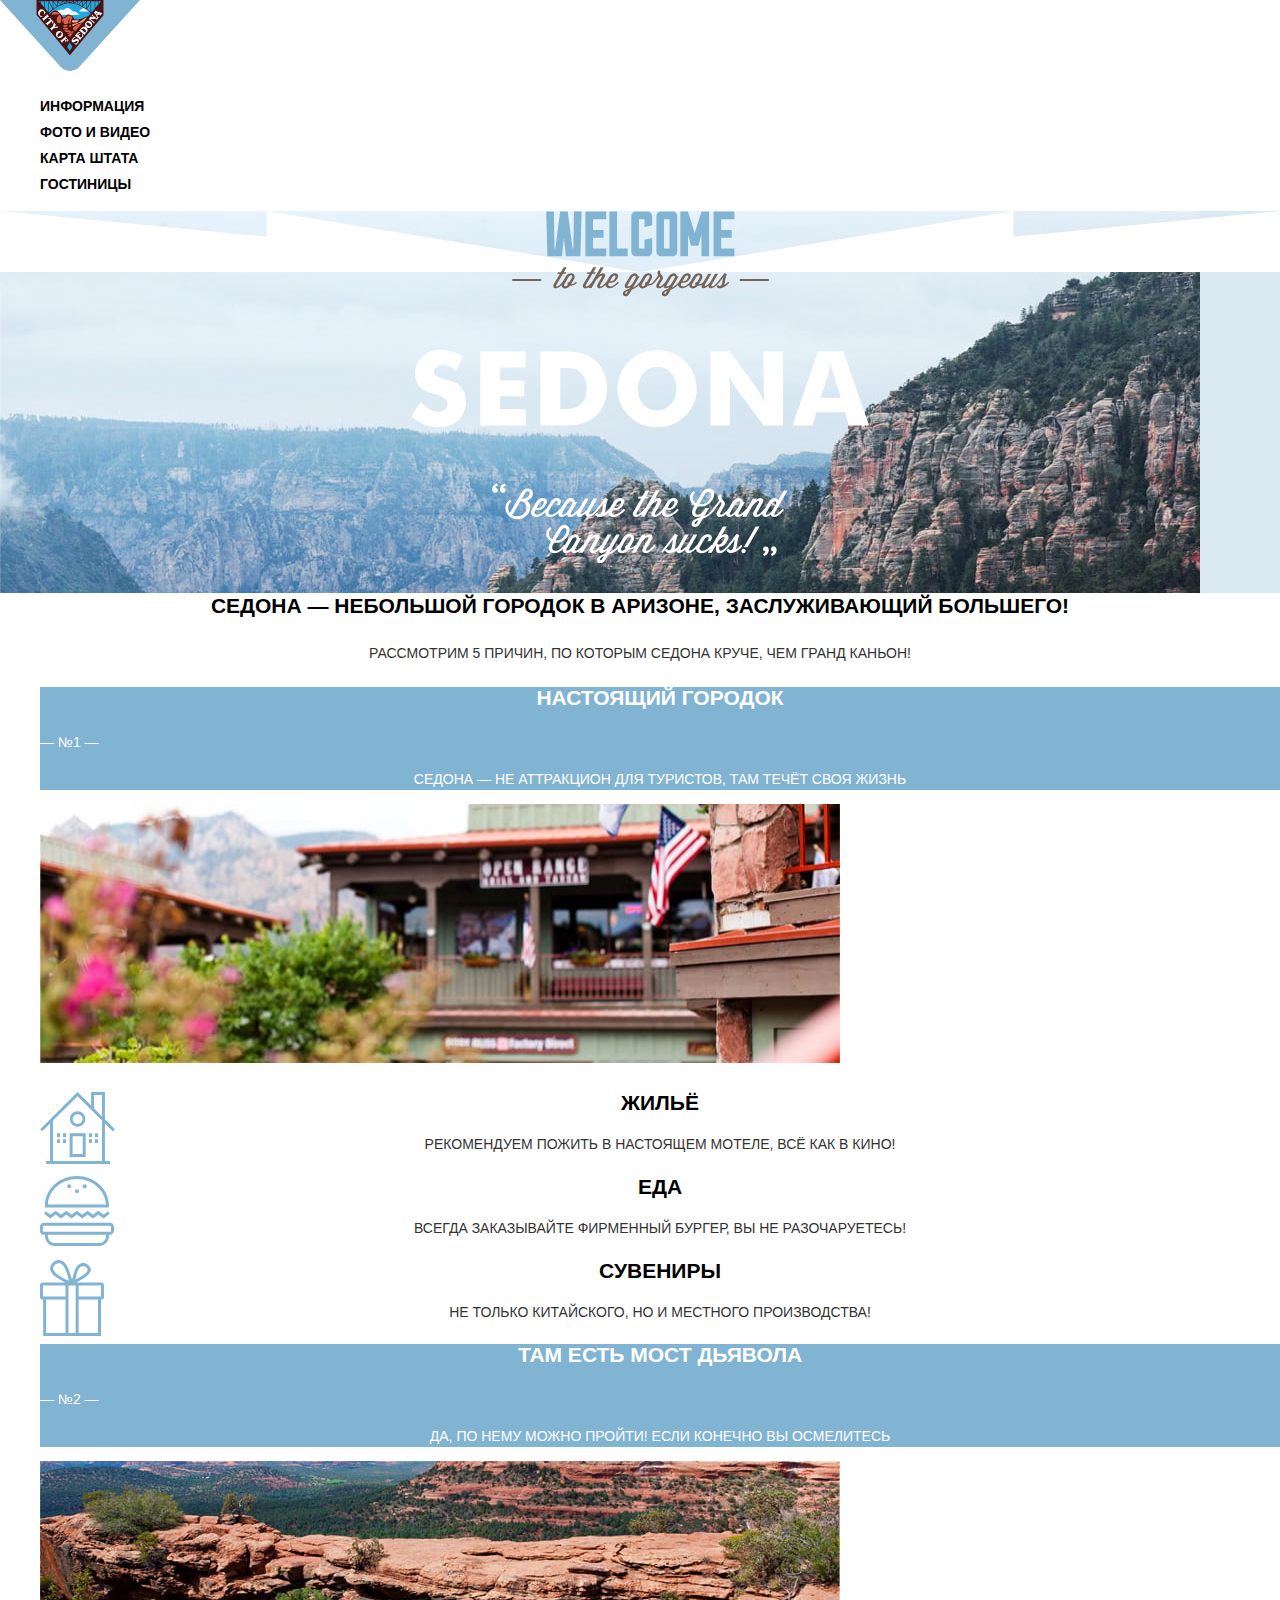
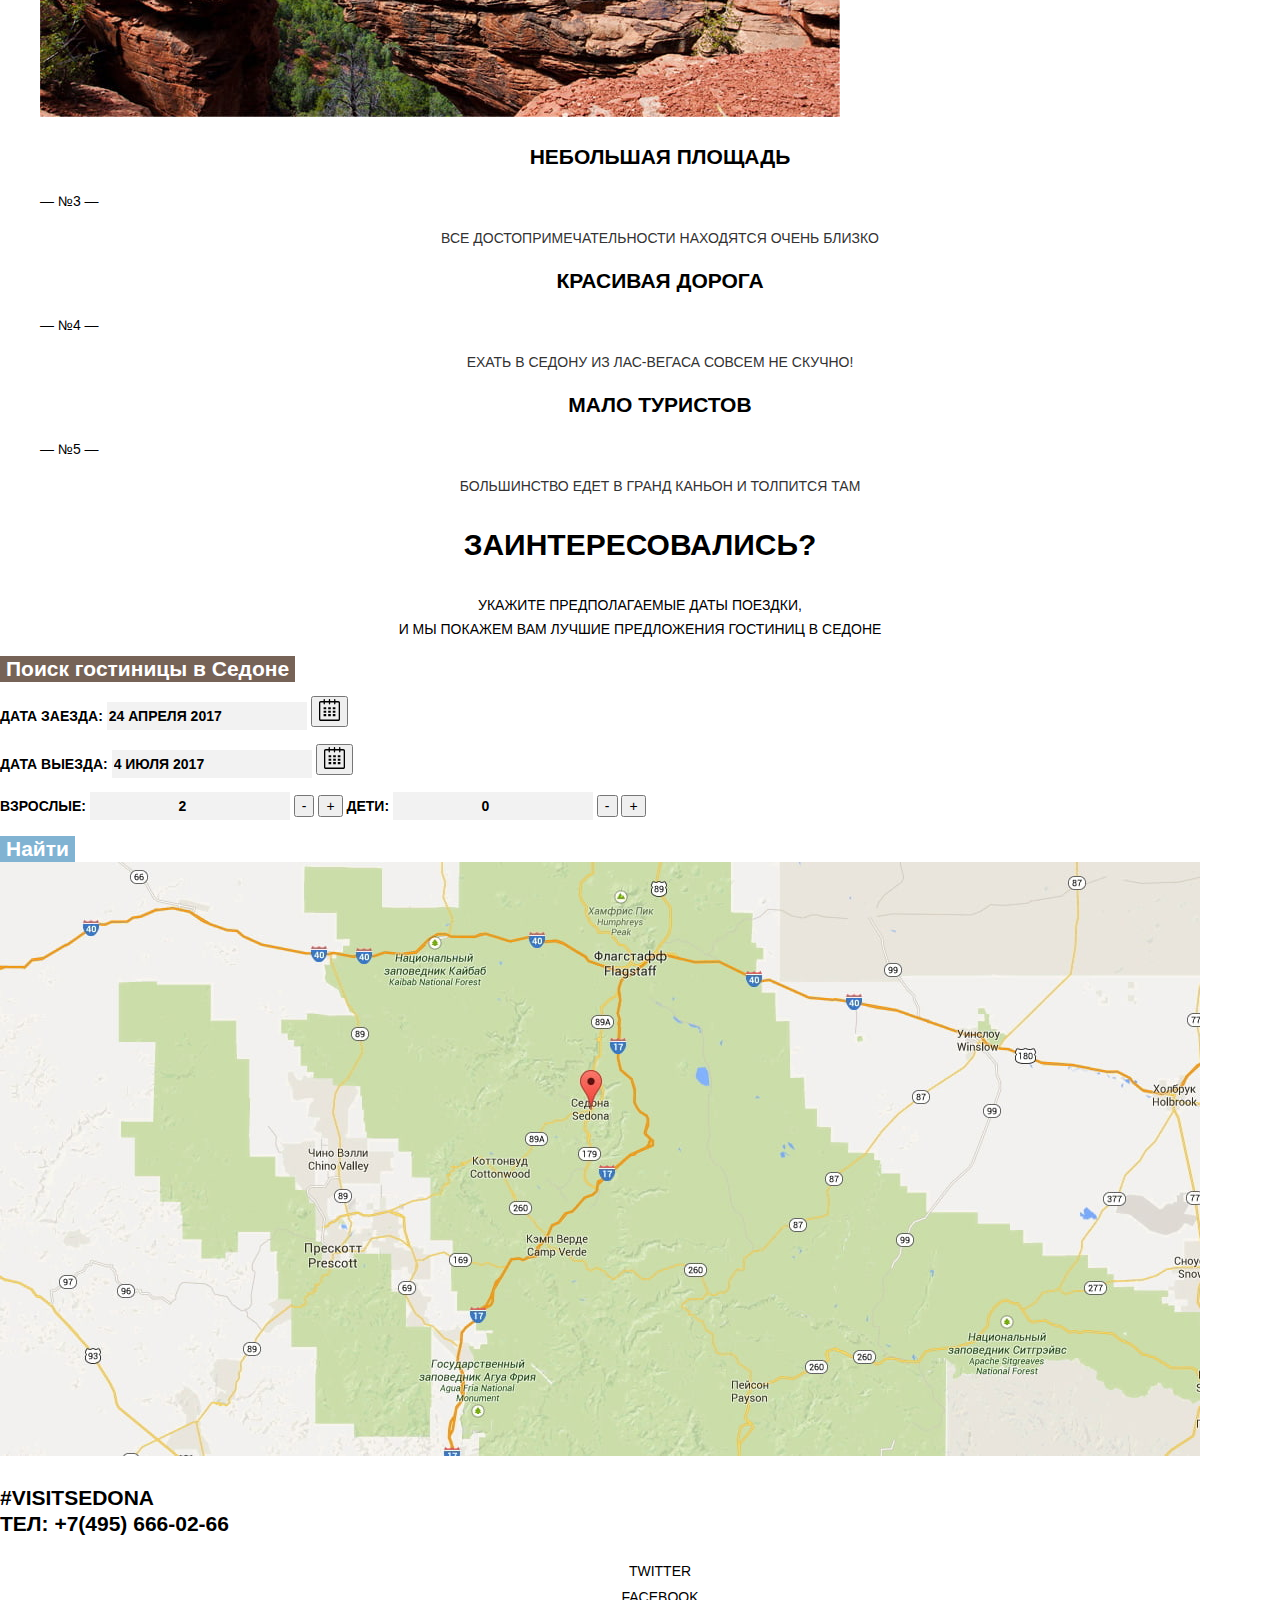
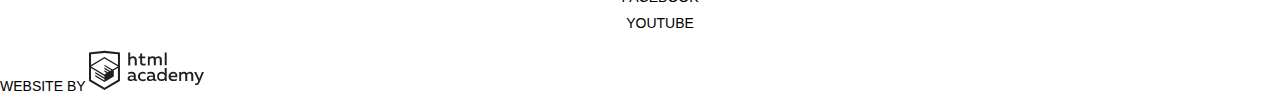
==== index.html @ 04dd604f "Личный проект: начинаем базовую стилизацию" ====
<!DOCTYPE html>
<html lang="ru">
  <head>
    <meta charset="utf-8">
    <title>HTML Academy: Седона</title>
    <link href="css/normalize.css" rel="stylesheet">
    <link href="css/style.css" rel="stylesheet">
  </head>
  <body>
    <header class="header index-header">
      <a class="logo index-logo">
        <img src="img/logo-sedona.svg" width="140" height="71" alt="Логотип Седоны">
      </a>
      <nav class="nav">
        <ul class="nav-list">
          <li class="nav-item"> <a class="nav-link" href="">Информация</a></li>
          <li class="nav-item"> <a class="nav-link" href="">Фото и видео</a></li>
          <li class="nav-item"> <a class="nav-link" href="">Карта штата</a></li>
          <li class="nav-item"> <a class="nav-link" href="catalog.html">Гостиницы</a></li>
        </ul>
      </nav>
    </header>
    <main class="main index-main">
      <h1 class="visually-hidden">Добро пожаловать в Седону!</h1>
      <div class="welcome-sedona">
        <img class="image-welcome-sedona" src="img/welcome-sedona.svg" width="459" height="353" alt="Добро пожаловать в Седону">
        <div class="text-welcome-sedona">
          <p>Седона — небольшой городок в Аризоне, заслуживающий большего!</p>
          <p>Рассмотрим 5 причин, по которым Седона круче, чем гранд каньон!</p>
        </div>
      </div>
      <section class="features">
        <h2 class="visually-hidden">Преимущества</h2>
        <ul class="features-list">
          <li class="features-item illustrated-feature real-city">
            <div class="illustrated-feature">
              <h3>Настоящий городок</h3>
              <span>— №1 —</span>
              <p>Седона — не аттракцион для туристов, там течёт своя жизнь</p>
            </div>
            <img src="img/sedona-photo-1.jpg" width="800" height="259" alt="Уличное фото">
          </li>
          <li class="features-item city-feature city-feature-house">
            <h3>Жильё</h3>
            <p>Рекомендуем пожить в настоящем мотеле, всё как в кино!</p>
          </li>
          <li class="features-item city-feature city-feature-food">
            <h3>Еда</h3>
            <p>Всегда заказывайте фирменный бургер, вы не разочаруетесь!</p>
          </li>
          <li class="features-item city-feature city-feature-gift">
            <h3>Сувениры</h3>
            <p>Не только китайского, но и местного производства!</p>
          </li>
          <li class="features-item illustrated-feature devil-bridge">
            <div class="illustrated-feature">
              <h3>Там есть Мост дьявола</h3>
              <span>— №2 —</span>
              <p>Да, по нему можно пройти! Если конечно вы осмелитесь</p>
            </div>
            <img src="img/sedona-photo-2.jpg" width="800" height="256" alt="Фото Моста дьявола">
          </li>
          <li class="features-item">
            <h3>Небольшая площадь</h3>
            <span>— №3 —</span>
            <p>Все достопримечательности находятся очень близко</p>
          </li>
          <li class="features-item">
            <h3>Красивая дорога</h3>
            <span>— №4 —</span>
            <p>Ехать в Седону из Лас-Вегаса совсем не скучно!</p>
          </li>
          <li class="features-item">
            <h3>Мало туристов</h3>
            <span>— №5 —</span>
            <p>Большинство едет в гранд каньон и толпится там</p>
          </li>
        </ul>
      </section>
      <div class="want-to-search">
        <p>Заинтересовались?</p>
        <p>Укажите предполагаемые даты поездки, <br>
        и мы покажем вам лучшие предложения гостиниц в седоне</p>
      </div>
      <section>
        <h2 class="visually-hidden">Поиск гостиницы</h2>
        <button class="button btn-popup" type="button">Поиск гостиницы в Седоне</button>
        <form class="popup-booking" action="https://echo.htmlacademy.ru" method="post">
          <p class="popup-booking">
            <label for="date-of-arrive">Дата заезда:</label>
            <input type="text" name="date-of-arrive" id="date-of-arrive" value="24 апреля 2017">
            <button type="button" name="calendar-arrive">
              <svg xmlns="http://www.w3.org/2000/svg" width="21" height="22" viewBox="0 0 21 22">
                  <path d="M19.251 2.025h-2.845V.648c0-.381-.294-.689-.656-.689-.363 0-.656.308-.656.689v1.377h-3.938V.648c0-.381-.294-.689-.655-.689-.363 0-.657.308-.657.689v1.377H5.906V.648c0-.381-.294-.689-.656-.689-.363 0-.657.308-.657.689v1.377H1.75C.784 2.025 0 2.847 0 3.862v16.302C0 21.179.784 22 1.75 22h17.501c.966 0 1.749-.821 1.749-1.836V3.862c0-1.015-.783-1.837-1.749-1.837zm.437 18.139a.448.448 0 0 1-.437.459H1.75a.45.45 0 0 1-.438-.459V3.862a.45.45 0 0 1 .438-.459h2.844v1.378c0 .381.294.689.657.689.362 0 .656-.308.656-.689V3.403h3.938v1.378c0 .381.294.689.657.689.361 0 .655-.308.655-.689V3.403h3.938v1.378c0 .381.293.689.656.689.362 0 .656-.308.656-.689V3.403h2.845c.241 0 .437.206.437.459v16.302z"/>
                  <path d="M4.594 8.225h2.625v2.066H4.594zM4.594 11.668h2.625v2.067H4.594zM4.594 15.112h2.625v2.066H4.594zM9.188 15.112h2.625v2.066H9.188zM9.188 11.668h2.625v2.067H9.188zM9.188 8.225h2.625v2.066H9.188zM13.781 15.112h2.625v2.066h-2.625zM13.781 11.668h2.625v2.067h-2.625zM13.781 8.225h2.625v2.066h-2.625z"/>
              </svg>
            </button>
          </p>
          <p class="popup-booking">
            <label for="date-of-departure">Дата выезда:</label>
            <input type="text" name="date-of-departure" id="date-of-departure" value="4 июля 2017">
            <button type="button" name="calendar-departure">
              <svg xmlns="http://www.w3.org/2000/svg" width="21" height="22" viewBox="0 0 21 22">
                  <path d="M19.251 2.025h-2.845V.648c0-.381-.294-.689-.656-.689-.363 0-.656.308-.656.689v1.377h-3.938V.648c0-.381-.294-.689-.655-.689-.363 0-.657.308-.657.689v1.377H5.906V.648c0-.381-.294-.689-.656-.689-.363 0-.657.308-.657.689v1.377H1.75C.784 2.025 0 2.847 0 3.862v16.302C0 21.179.784 22 1.75 22h17.501c.966 0 1.749-.821 1.749-1.836V3.862c0-1.015-.783-1.837-1.749-1.837zm.437 18.139a.448.448 0 0 1-.437.459H1.75a.45.45 0 0 1-.438-.459V3.862a.45.45 0 0 1 .438-.459h2.844v1.378c0 .381.294.689.657.689.362 0 .656-.308.656-.689V3.403h3.938v1.378c0 .381.294.689.657.689.361 0 .655-.308.655-.689V3.403h3.938v1.378c0 .381.293.689.656.689.362 0 .656-.308.656-.689V3.403h2.845c.241 0 .437.206.437.459v16.302z"/>
                  <path d="M4.594 8.225h2.625v2.066H4.594zM4.594 11.668h2.625v2.067H4.594zM4.594 15.112h2.625v2.066H4.594zM9.188 15.112h2.625v2.066H9.188zM9.188 11.668h2.625v2.067H9.188zM9.188 8.225h2.625v2.066H9.188zM13.781 15.112h2.625v2.066h-2.625zM13.781 11.668h2.625v2.067h-2.625zM13.781 8.225h2.625v2.066h-2.625z"/>
              </svg>
            </button>
          </p>
          <p class="popup-booking">
            <label for="number-of-adults">Взрослые:</label>
            <input type="number" name="adults" id="number-of-adults" value="2" min="1" step="1">
            <button type="button" class="minus" name="minus-adults">-</button>
            <button type="button" class="plus" name="plus-adults">+</button>
            <label for="number-of-children">Дети:</label>
            <input type="number" name="children" id="number-of-children" value="0" min="0" step="1">
            <button type="button" class="minus" name="minus-children">-</button>
            <button type="button" class="plus" name="plus-children">+</button>
          </p>
          <button class="button btn-submit-booking" type="submit">Найти</button>
        </form>
      </section>
      <section class="index-map">
        <h2 class="visually-hidden">Карта</h2>
        <img src="img/sedona-map.jpg" width="1200" height="594" alt="Седона на карте штата">
      </section>
    </main>
    <footer class="footer index-footer">
      <p class="footer-contacts">#visitSEDONA<br>
        Тел: +7(495) 666-02-66
      </p>
      <ul class="footer-social">
          <li><a class="social-btn" href="#">twitter</a></li>
          <li><a class="social-btn" href="#">facebook</a></li>
          <li><a class="social-btn" href="#">youtube</a></li>
        </ul>
      <a class="footer-copyright" href="https://htmlacademy.ru/intensive/htmlcss">
        <span>Website by</span>
        <svg id="Layer_1" data-name="Layer 1" xmlns="http://www.w3.org/2000/svg" viewBox="0 0 108.08 36.85" width="115" height="41">
          <title>logo-htmlacademy-small1</title>
          <path d="M44.61,26.88a2,2,0,0,0,.55-0.1v1.33a3.25,3.25,0,0,1-1.18.21,1.67,1.67,0,0,1-1.67-1,4.84,4.84,0,0,1-3.14,1.08c-1.51,0-2.91-.83-2.91-2.55,0-2.13,2-2.79,3.71-2.79a11.08,11.08,0,0,1,2.17.25v-0.3c0-1-.76-1.77-2.19-1.77a7.42,7.42,0,0,0-3,.64v-1.7a10.21,10.21,0,0,1,3.19-.55c2.36,0,3.81,1.12,3.81,3.65v3a0.54,0.54,0,0,0,.49.59h0.17Zm-6.44-1.13A1.35,1.35,0,0,0,39.63,27h0.11a3.39,3.39,0,0,0,2.41-1V24.58a9.72,9.72,0,0,0-1.81-.21c-1,0-2.16.33-2.16,1.38h0Zm12.36-6.11a5,5,0,0,1,2.57.64V22a4.08,4.08,0,0,0-2.3-.7,2.75,2.75,0,1,0,0,5.49,5,5,0,0,0,2.43-.64v1.71a6.27,6.27,0,0,1-2.76.57A4.21,4.21,0,0,1,46,24.51q0-.21,0-0.41a4.32,4.32,0,0,1,4.18-4.46h0.38Zm12.17,7.24a2,2,0,0,0,.55-0.1v1.33a3.25,3.25,0,0,1-1.18.21,1.67,1.67,0,0,1-1.67-1,4.84,4.84,0,0,1-3.14,1.08c-1.51,0-2.91-.83-2.91-2.55,0-2.13,2-2.79,3.71-2.79a11.08,11.08,0,0,1,2.17.25v-0.3c0-1-.76-1.77-2.19-1.77a7.42,7.42,0,0,0-3,.64v-1.7a10.21,10.21,0,0,1,3.19-.55c2.36,0,3.81,1.12,3.81,3.65v3a0.54,0.54,0,0,0,.49.59h0.17Zm-6.44-1.13A1.35,1.35,0,0,0,57.73,27h0.11a3.39,3.39,0,0,0,2.41-1V24.58a9.72,9.72,0,0,0-1.81-.21c-1.06,0-2.16.33-2.16,1.38h0ZM73,16V28.2H71.35V26.88a3.88,3.88,0,0,1-3.19,1.54,4.4,4.4,0,0,1,0-8.78,3.81,3.81,0,0,1,3,1.3V16H73Zm-4.53,5.22a2.76,2.76,0,1,0,0,5.52A2.86,2.86,0,0,0,71.15,25V23A2.91,2.91,0,0,0,68.49,21.27ZM79,19.64c3.31,0,4.46,2.68,3.92,5.09H76.7c0.21,1.5,1.67,2.11,3.19,2.11a6.11,6.11,0,0,0,2.64-.59v1.6a7.14,7.14,0,0,1-3,.57C77,28.42,74.78,27,74.78,24a4.18,4.18,0,0,1,4-4.39H79Zm0.09,1.54a2.28,2.28,0,0,0-2.44,2.1v0.06H81.3A2,2,0,0,0,79.13,21.18Zm5.73,7V19.87h1.65v1a3.81,3.81,0,0,1,2.78-1.27A2.86,2.86,0,0,1,91.89,21a4.12,4.12,0,0,1,2.91-1.33A3.06,3.06,0,0,1,98,23V28.2h-1.9V23.05a1.59,1.59,0,0,0-1.42-1.75H94.42a2.8,2.8,0,0,0-2.07,1.12V28.2h-1.9V23.05A1.59,1.59,0,0,0,89,21.31H88.8a3,3,0,0,0-2.21,1.29v5.63H84.86Zm21.31-8.33h1.9l-3.91,9.46c-0.9,2.17-2.09,2.86-3.35,2.86a4.76,4.76,0,0,1-1.1-.14V30.46a2.86,2.86,0,0,0,.85.12c0.9,0,1.58-.64,2.07-1.9l0.17-.42-4-8.4h2l2.86,6.29ZM38.73,1.46V6.22a3.81,3.81,0,0,1,2.7-1.14,3.25,3.25,0,0,1,3.44,3.4v5.15H43V8.72a1.81,1.81,0,0,0-1.61-2h-0.3a2.93,2.93,0,0,0-2.32,1.39v5.52h-1.9V1.46h1.9ZM49.94,2.31v3h3V6.91h-3v3.81c0,1.1.5,1.46,1.58,1.46a4.49,4.49,0,0,0,1.69-.33v1.6A6.8,6.8,0,0,1,51,13.8a2.55,2.55,0,0,1-2.86-2.74V6.89H46.58V5.26h1.5V2.74Zm5.4,11.31V5.28H57v1A3.81,3.81,0,0,1,59.77,5a2.86,2.86,0,0,1,2.6,1.33A4.12,4.12,0,0,1,65.28,5,3.06,3.06,0,0,1,68.44,8.4v5.21h-1.9V8.46a1.59,1.59,0,0,0-1.42-1.75H64.89a2.8,2.8,0,0,0-2.07,1.12v5.78h-1.9V8.46A1.59,1.59,0,0,0,59.5,6.71H59.27A3,3,0,0,0,57.06,8v5.63H55.34ZM71.17,1.45H73V13.6H71.17V1.45ZM14.71,0H14.55L0,1.54V28.21l14.55,8.66,14.55-8.66V1.54Zm12.5,27.1L14.55,34.64,1.9,27.12V16.18l12.59,7.5V25L5.86,19.9v1.31l8.68,5.21v1.39L5.87,22.65V24l8.68,5.21,8.75-5.24V18.31L27.2,16V27.12Zm0-12.53-3.48,2-1.6,1L14.51,13v1.31L21,18.23H21l-0.14.09-1,.54-5.37-3.2V17l4.24,2.52-1,.67-3.2-1.9v1.31l2.1,1.24L14.5,22.1,2,14.65,14.51,7.11Zm0-1.32L14.49,5.76,1.91,13.25v-10L14.56,1.92,27.21,3.25v10h0Z" transform="translate(0 -0.02)" fill="#231f20"/>
        </svg>
      </a>
    </footer>
  </body>
</html>
---- css/style.css ----
/* pt-sans-regular - latin_cyrillic */
@font-face {
  font-family: 'PT Sans';
  font-style: normal;
  font-weight: 400;
  src: url('../fonts/pt-sans-v11-latin_cyrillic-regular.eot'); /* IE9 Compat Modes */
  src: local('PT Sans'), local('PTSans-Regular'),
       url('../fonts/pt-sans-v11-latin_cyrillic-regular.eot?#iefix') format('embedded-opentype'), /* IE6-IE8 */
       url('../fonts/pt-sans-v11-latin_cyrillic-regular.woff2') format('woff2'), /* Super Modern Browsers */
       url('../fonts/pt-sans-v11-latin_cyrillic-regular.woff') format('woff'), /* Modern Browsers */
       url('../fonts/pt-sans-v11-latin_cyrillic-regular.ttf') format('truetype'), /* Safari, Android, iOS */
       url('../fonts/pt-sans-v11-latin_cyrillic-regular.svg#PTSans') format('svg'); /* Legacy iOS */
}
/* pt-sans-700 - latin_cyrillic */
@font-face {
  font-family: 'PT Sans';
  font-style: normal;
  font-weight: 700;
  src: url('../fonts/pt-sans-v11-latin_cyrillic-700.eot'); /* IE9 Compat Modes */
  src: local('PT Sans Bold'), local('PTSans-Bold'),
       url('../fonts/pt-sans-v11-latin_cyrillic-700.eot?#iefix') format('embedded-opentype'), /* IE6-IE8 */
       url('../fonts/pt-sans-v11-latin_cyrillic-700.woff2') format('woff2'), /* Super Modern Browsers */
       url('../fonts/pt-sans-v11-latin_cyrillic-700.woff') format('woff'), /* Modern Browsers */
       url('../fonts/pt-sans-v11-latin_cyrillic-700.ttf') format('truetype'), /* Safari, Android, iOS */
       url('../fonts/pt-sans-v11-latin_cyrillic-700.svg#PTSans') format('svg'); /* Legacy iOS */
}

body {
  margin: 0;
  padding: 0;
  font-family: "PT Sans Narrow", Arial, sans-serif;
  font-size: 14px;
  line-height: 26px;
  color: #000000;
  text-transform: uppercase;
  background-color: #ffffff;
}
.catalog-page {
  background-color: #fefefe;
}
a {
  text-decoration: none;
}
.visually-hidden {
  position: absolute;
  width: 1px;
  height: 1px;
  margin: -1px;
  border: 0px;
  clip: rect(0 0 0 0);
  overflow: hidden;
}
.button {
  font-weight: bold;
  color: #ffffff;
  text-align: center;
  vertical-align: middle;
  border: none;
}

/* ---------------- HEADER ----------------- */
.header {
  background-color: #ffffff;
}
.nav-list {
  list-style: none;
}
.nav a{
  color: #000000;
  font-weight: bold;
}
.nav a:hover,
.nav a:focus {
  color: #81b3d2;
}
.nav a:active{
  color: rgba(0, 0, 0, 0.3);
}
.nav .current-page,
.nav .current-page:hover,
.nav .current-page:focus,
.nav .current-page:active {
  color: #766357;
}

/* ---------------- MAIN ----------------- */
.welcome-sedona {
  text-align: center;
  background: url("../img/white-mask.svg") no-repeat,
  #dbe9f2 url("../img/background-index.jpg") no-repeat;
}
.text-welcome-sedona {
  background-color: #ffffff;
}
.text-welcome-sedona p:first-child {
  font-size: 21px;
  font-weight: bold;
}
.text-welcome-sedona p:last-child {
  color: #333333;
}

.features-list {
  list-style: none;
}
.features-item h3,
.features-item p {
  text-align: center;
} /* span'ы пока не центрирую, т.к. это материал из следующих лекций */
.features-item h3{
  font-size: 21px;
  line-height: 21px;
  font-weight: bold;
}
.features-item p {
  line-height: 21px;
  color: #333333;
}
.illustrated-feature h3,
.illustrated-feature span,
.illustrated-feature p {
  color: #ffffff;
}
div.illustrated-feature {
  background-color: #81b3d2;
}

.city-feature-house::before,
.city-feature-food::before,
.city-feature-gift::before {
  content: "";
  position: absolute;
  background-repeat:no-repeat;
}

.city-feature-house::before {
  width: 75px;
  height: 72px;
  background-image: url("../img/icon-1.svg");
}
.city-feature-food::before {
  width: 74px;
  height: 70px;
  background-image: url("../img/icon-2.svg");
}
.city-feature-gift::before {
  width: 64px;
  height: 76px;
  background-image: url("../img/icon-3.svg");
}
.want-to-search p:first-child {
  font-size: 30px;
  font-weight: bold;
  line-height: 36px;
  text-align: center;
}
.want-to-search p:last-child {
  line-height: 24px;
  text-align: center;
}

.btn-popup,
.btn-submit-booking {
  font-size: 21px;
}
.btn-popup,
.btn-booking {
  background-color: #766357;
}
.btn-popup:hover,
.btn-booking:hover {
  background-color: #604e43;
}
.btn-popup:focus,
.btn-booking:focus {
  background-color: #604e43;
  outline: 2px solid black;
}
.btn-popup:active,
.btn-booking:active  {
  color: rgba(255, 255, 255, 0.3);
  background-color: #503e33;
  outline: none;
}
/* .popup-booking {
  display: none;
} */
.popup-booking {
  font: inherit;
  font-weight:bold;
  text-align: left;
}
.popup-booking input{
  font: inherit;
  font-weight: bold;
  text-transform: uppercase;
  background-color: #f2f2f2;
  border: none;
}
.popup-booking input:hover {
  background-color: #ebebeb;
}
.popup-booking input:focus {
  background-color: transparent;
  outline: 2px solid #e5e5e5;
}
.popup-booking input[type="number"] {
  text-align: center;
}
.btn-submit-booking,
.btn-about {
  background-color: #81b3d2;
}
.btn-submit-booking:hover,
.btn-about:hover {
  background-color: #669ec0;
}
.btn-submit-booking:focus,
.btn-about:focus {
  background-color: #669ec0;
  outline: 2px solid #6672c0;
}
.btn-submit-booking:active,
.btn-about:active {
  color: rgba(255, 255, 255, 0.3);
  background-color: #5496bd;
  outline: none;
}

.find-hotel {
  color: #ffffff;
  background-color: #3e698b;
  background-image: url("../img/filter-background.jpg");
  background-position: 0 40%; /*40% - временное смещение, чтобы белый текст был читабелен на этом фоне*/
  background-repeat: no-repeat;
}
.find-hotel fieldset {
  border: none;
}
.find-hotel legend,
.range-slider {
  font-size: 16px;
  font-weight: bold;
  line-height: 21px;
}
.find-hotel ul {
  list-style: none;
  line-height: 21px;
}
.range-slider input,
.search-btn {
  font: inherit;
  font-size: 14px;
  font-weight: normal;
  line-height: 21px;
  color: #ffffff;
  text-transform: uppercase;
  text-align: center;
  vertical-align: middle;
  background-color: transparent;
  border: 2px solid white;
}
.search-btn:hover,
.search-btn:focus {
  color: #000000;
  background-color: #ffffff;
}
.search-results ul {
  list-style: none;
}
.search-results span:first-child {
  font-size: 21px;
  font-weight: bold;
}
.search-results span:nth-child(2),
.search-sorting a {
  font-size: 12px;
  line-height: 18px;
}
.search-sorting a {
  color: rgba(0, 0, 0, 0.3);
  text-decoration: underline dotted #81b3d2;
}
.search-sorting a:hover,
.search-sorting a:focus {
  color: #81b3d2;
}
.search-sorting a:active {
  color: #000000;
  text-decoration: none;
}
.search-sorting .current-sorting,
.search-sorting .current-sorting:hover,
.search-sorting .current-sorting:focus,
.search-sorting .current-sorting:active {
  color: #81b3d2;
  text-decoration: none;
}
.hotels-results h3 {
  font-size: 21px;
  font-weight: bold;
}
.hotel-raiting {
  color: #666666;
  line-height: 21px;
  text-align: center;
  background-color: #f2f2f2;
}

/* ---------------- FOOTER ----------------- */
.index-footer a{
  color: inherit;
}
.footer-contacts {
  font-size: 21px;
  font-weight: bold;
}
.footer-social {
  text-align: center;
}
ul.footer-social {
  list-style: none;
}
.footer-copyright path:hover {
  fill: #81b3d2;
}
.footer-copyright path:active {
  fill:#bdbbbc;
}
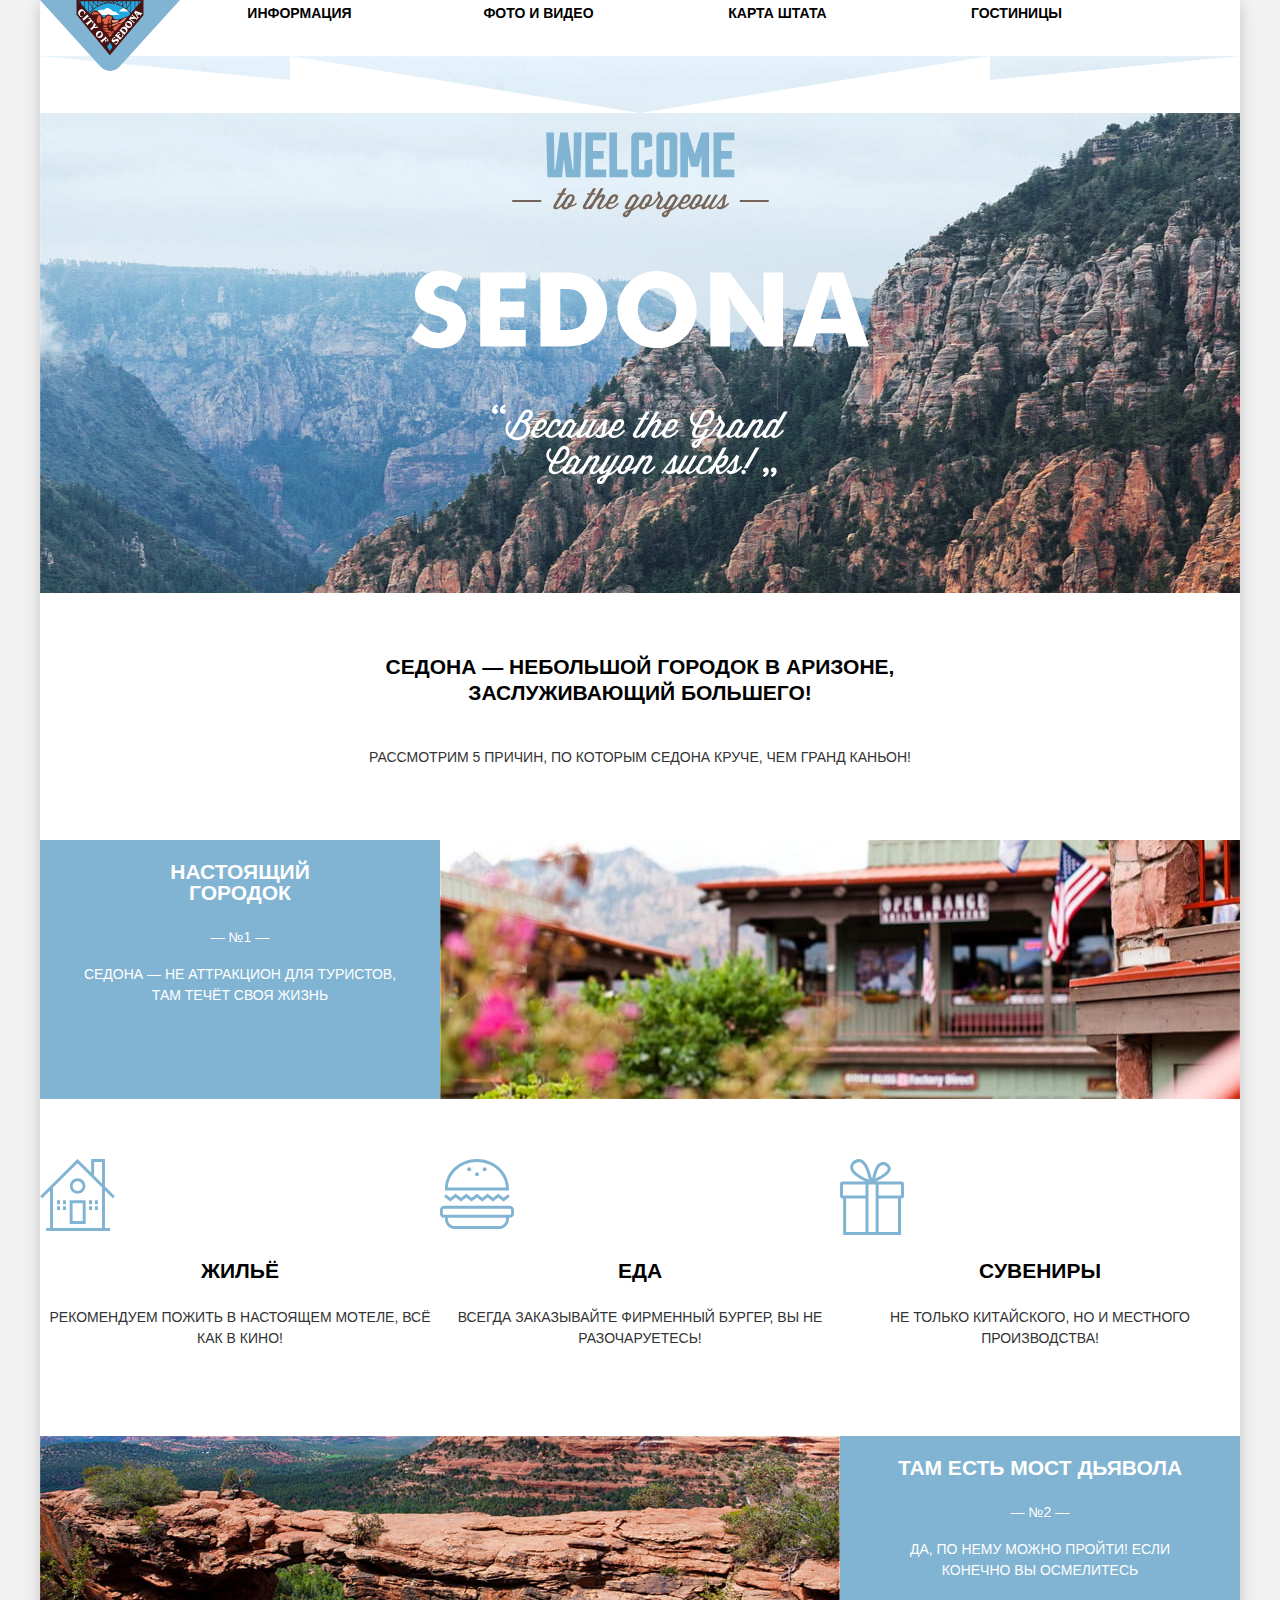
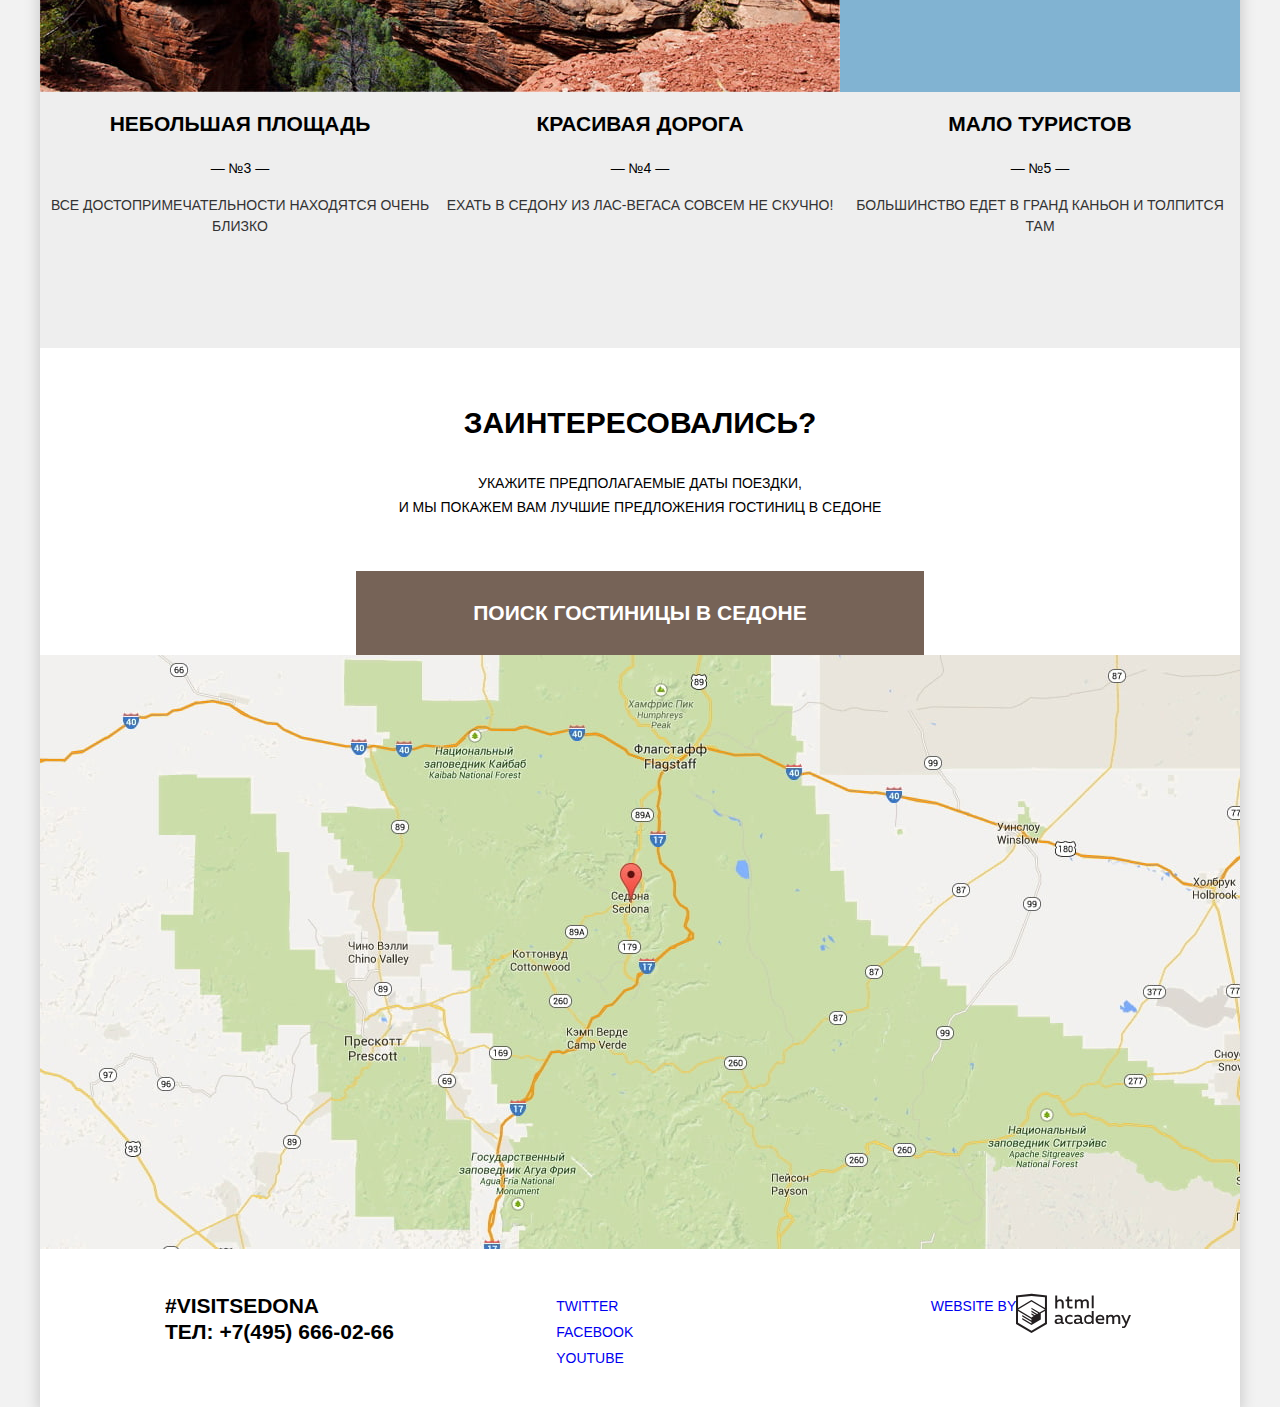
==== commit 9f6d581b: "Личный проект: начинаем строить сетку на флексах" ====
--- a/index.html
+++ b/index.html
@@ -7,139 +7,143 @@
     <link href="css/style.css" rel="stylesheet">
   </head>
   <body>
-    <header class="header index-header">
-      <a class="logo index-logo">
-        <img src="img/logo-sedona.svg" width="140" height="71" alt="Логотип Седоны">
-      </a>
-      <nav class="nav">
-        <ul class="nav-list">
-          <li class="nav-item"> <a class="nav-link" href="">Информация</a></li>
-          <li class="nav-item"> <a class="nav-link" href="">Фото и видео</a></li>
-          <li class="nav-item"> <a class="nav-link" href="">Карта штата</a></li>
-          <li class="nav-item"> <a class="nav-link" href="catalog.html">Гостиницы</a></li>
-        </ul>
-      </nav>
-    </header>
-    <main class="main index-main">
-      <h1 class="visually-hidden">Добро пожаловать в Седону!</h1>
-      <div class="welcome-sedona">
-        <img class="image-welcome-sedona" src="img/welcome-sedona.svg" width="459" height="353" alt="Добро пожаловать в Седону">
-        <div class="text-welcome-sedona">
-          <p>Седона — небольшой городок в Аризоне, заслуживающий большего!</p>
-          <p>Рассмотрим 5 причин, по которым Седона круче, чем гранд каньон!</p>
+    <div class="container-wrapper">
+      <header class="header index-header">
+        <a class="logo index-logo">
+          <img src="img/logo-sedona.svg" width="140" height="71" alt="Логотип Седоны">
+        </a>
+        <nav class="nav">
+          <ul class="nav-list">
+            <li class="nav-item"> <a class="nav-link" href="">Информация</a></li>
+            <li class="nav-item"> <a class="nav-link" href="">Фото и видео</a></li>
+            <li class="nav-item"> <a class="nav-link" href="">Карта штата</a></li>
+            <li class="nav-item"> <a class="nav-link" href="catalog.html">Гостиницы</a></li>
+          </ul>
+        </nav>
+      </header>
+      <main class="main index-main">
+        <h1 class="visually-hidden">Добро пожаловать в Седону!</h1>
+        <div class="welcome-sedona">
+          <img class="image-welcome-sedona" src="img/welcome-sedona.svg" width="459" height="353" alt="Добро пожаловать в Седону">
+          <div class="text-welcome-sedona">
+              <p>Седона — небольшой городок в Аризоне, заслуживающий большего!</p>
+              <p>Рассмотрим 5 причин, по которым Седона круче, чем гранд каньон!</p>
+          </div>
         </div>
-      </div>
-      <section class="features">
-        <h2 class="visually-hidden">Преимущества</h2>
-        <ul class="features-list">
-          <li class="features-item illustrated-feature real-city">
-            <div class="illustrated-feature">
-              <h3>Настоящий городок</h3>
-              <span>— №1 —</span>
-              <p>Седона — не аттракцион для туристов, там течёт своя жизнь</p>
-            </div>
-            <img src="img/sedona-photo-1.jpg" width="800" height="259" alt="Уличное фото">
-          </li>
-          <li class="features-item city-feature city-feature-house">
-            <h3>Жильё</h3>
-            <p>Рекомендуем пожить в настоящем мотеле, всё как в кино!</p>
-          </li>
-          <li class="features-item city-feature city-feature-food">
-            <h3>Еда</h3>
-            <p>Всегда заказывайте фирменный бургер, вы не разочаруетесь!</p>
-          </li>
-          <li class="features-item city-feature city-feature-gift">
-            <h3>Сувениры</h3>
-            <p>Не только китайского, но и местного производства!</p>
-          </li>
-          <li class="features-item illustrated-feature devil-bridge">
-            <div class="illustrated-feature">
-              <h3>Там есть Мост дьявола</h3>
-              <span>— №2 —</span>
-              <p>Да, по нему можно пройти! Если конечно вы осмелитесь</p>
-            </div>
-            <img src="img/sedona-photo-2.jpg" width="800" height="256" alt="Фото Моста дьявола">
-          </li>
-          <li class="features-item">
-            <h3>Небольшая площадь</h3>
-            <span>— №3 —</span>
-            <p>Все достопримечательности находятся очень близко</p>
-          </li>
-          <li class="features-item">
-            <h3>Красивая дорога</h3>
-            <span>— №4 —</span>
-            <p>Ехать в Седону из Лас-Вегаса совсем не скучно!</p>
-          </li>
-          <li class="features-item">
-            <h3>Мало туристов</h3>
-            <span>— №5 —</span>
-            <p>Большинство едет в гранд каньон и толпится там</p>
-          </li>
-        </ul>
-      </section>
-      <div class="want-to-search">
-        <p>Заинтересовались?</p>
-        <p>Укажите предполагаемые даты поездки, <br>
-        и мы покажем вам лучшие предложения гостиниц в седоне</p>
-      </div>
-      <section>
-        <h2 class="visually-hidden">Поиск гостиницы</h2>
-        <button class="button btn-popup" type="button">Поиск гостиницы в Седоне</button>
-        <form class="popup-booking" action="https://echo.htmlacademy.ru" method="post">
-          <p class="popup-booking">
-            <label for="date-of-arrive">Дата заезда:</label>
-            <input type="text" name="date-of-arrive" id="date-of-arrive" value="24 апреля 2017">
-            <button type="button" name="calendar-arrive">
-              <svg xmlns="http://www.w3.org/2000/svg" width="21" height="22" viewBox="0 0 21 22">
-                  <path d="M19.251 2.025h-2.845V.648c0-.381-.294-.689-.656-.689-.363 0-.656.308-.656.689v1.377h-3.938V.648c0-.381-.294-.689-.655-.689-.363 0-.657.308-.657.689v1.377H5.906V.648c0-.381-.294-.689-.656-.689-.363 0-.657.308-.657.689v1.377H1.75C.784 2.025 0 2.847 0 3.862v16.302C0 21.179.784 22 1.75 22h17.501c.966 0 1.749-.821 1.749-1.836V3.862c0-1.015-.783-1.837-1.749-1.837zm.437 18.139a.448.448 0 0 1-.437.459H1.75a.45.45 0 0 1-.438-.459V3.862a.45.45 0 0 1 .438-.459h2.844v1.378c0 .381.294.689.657.689.362 0 .656-.308.656-.689V3.403h3.938v1.378c0 .381.294.689.657.689.361 0 .655-.308.655-.689V3.403h3.938v1.378c0 .381.293.689.656.689.362 0 .656-.308.656-.689V3.403h2.845c.241 0 .437.206.437.459v16.302z"/>
-                  <path d="M4.594 8.225h2.625v2.066H4.594zM4.594 11.668h2.625v2.067H4.594zM4.594 15.112h2.625v2.066H4.594zM9.188 15.112h2.625v2.066H9.188zM9.188 11.668h2.625v2.067H9.188zM9.188 8.225h2.625v2.066H9.188zM13.781 15.112h2.625v2.066h-2.625zM13.781 11.668h2.625v2.067h-2.625zM13.781 8.225h2.625v2.066h-2.625z"/>
-              </svg>
-            </button>
+        <section class="features">
+          <h2 class="visually-hidden">Преимущества</h2>
+          <ul class="features-list">
+            <li class="features-item  real-city">
+              <div class="illustrated-feature">
+                <h3>Настоящий<br> городок</h3>
+                <span>— №1 —</span>
+                <p>Седона — не аттракцион для туристов, там течёт своя жизнь</p>
+              </div>
+              <img src="img/sedona-photo-1.jpg" width="800" height="259" alt="Уличное фото">
+              <li class="features-item city-feature city-feature-house">
+                <h3>Жильё</h3>
+                <p>Рекомендуем пожить в настоящем мотеле, всё как в кино!</p>
+              </li>
+              <li class="features-item city-feature city-feature-food">
+                <h3>Еда</h3>
+                <p>Всегда заказывайте фирменный бургер, вы не разочаруетесь!</p>
+              </li>
+              <li class="features-item city-feature city-feature-gift">
+                <h3>Сувениры</h3>
+                <p>Не только китайского, но и местного производства!</p>
+              </li>
+            </li>
+            <li class="features-item devil-bridge">
+              <div class="illustrated-feature">
+                <h3>Там есть Мост дьявола</h3>
+                <span>— №2 —</span>
+                <p>Да, по нему можно пройти! Если конечно вы осмелитесь</p>
+              </div>
+              <img src="img/sedona-photo-2.jpg" width="800" height="256" alt="Фото Моста дьявола">
+            </li>
+            <li class="features-item sublist-item">
+              <h3>Небольшая площадь</h3>
+              <span>— №3 —</span>
+              <p>Все достопримечательности находятся очень близко</p>
+            </li>
+            <li class="features-item sublist-item">
+              <h3>Красивая дорога</h3>
+              <span>— №4 —</span>
+              <p>Ехать в Седону из Лас-Вегаса совсем не скучно!</p>
+            </li>
+            <li class="features-item sublist-item">
+              <h3>Мало туристов</h3>
+              <span>— №5 —</span>
+              <p>Большинство едет в гранд каньон и толпится там</p>
+            </li>
+          </ul>
+        </section>
+        <section class="search">
+          <div class="want-to-search">
+            <p>Заинтересовались?</p>
+            <p>Укажите предполагаемые даты поездки, <br>
+            и мы покажем вам лучшие предложения гостиниц в седоне</p>
+          </div>
+          <h2 class="visually-hidden">Поиск гостиницы</h2>
+          <button class="button btn-popup" type="button">Поиск гостиницы в Седоне</button>
+          <form class="popup-booking" action="https://echo.htmlacademy.ru" method="post">
+            <p class="popup-booking">
+              <label for="date-of-arrive">Дата заезда:</label>
+              <input type="text" name="date-of-arrive" id="date-of-arrive" placeholder="24 апреля 2017">
+              <button type="button" name="calendar-arrive">
+                <svg xmlns="http://www.w3.org/2000/svg" width="21" height="22" viewBox="0 0 21 22">
+                    <path d="M19.251 2.025h-2.845V.648c0-.381-.294-.689-.656-.689-.363 0-.656.308-.656.689v1.377h-3.938V.648c0-.381-.294-.689-.655-.689-.363 0-.657.308-.657.689v1.377H5.906V.648c0-.381-.294-.689-.656-.689-.363 0-.657.308-.657.689v1.377H1.75C.784 2.025 0 2.847 0 3.862v16.302C0 21.179.784 22 1.75 22h17.501c.966 0 1.749-.821 1.749-1.836V3.862c0-1.015-.783-1.837-1.749-1.837zm.437 18.139a.448.448 0 0 1-.437.459H1.75a.45.45 0 0 1-.438-.459V3.862a.45.45 0 0 1 .438-.459h2.844v1.378c0 .381.294.689.657.689.362 0 .656-.308.656-.689V3.403h3.938v1.378c0 .381.294.689.657.689.361 0 .655-.308.655-.689V3.403h3.938v1.378c0 .381.293.689.656.689.362 0 .656-.308.656-.689V3.403h2.845c.241 0 .437.206.437.459v16.302z"/>
+                    <path d="M4.594 8.225h2.625v2.066H4.594zM4.594 11.668h2.625v2.067H4.594zM4.594 15.112h2.625v2.066H4.594zM9.188 15.112h2.625v2.066H9.188zM9.188 11.668h2.625v2.067H9.188zM9.188 8.225h2.625v2.066H9.188zM13.781 15.112h2.625v2.066h-2.625zM13.781 11.668h2.625v2.067h-2.625zM13.781 8.225h2.625v2.066h-2.625z"/>
+                </svg>
+              </button>
+            </p>
+            <p class="popup-booking">
+              <label for="date-of-departure">Дата выезда:</label>
+              <input type="text" name="date-of-departure" id="date-of-departure" placeholder="4 июля 2017">
+              <button type="button" name="calendar-departure">
+                <svg xmlns="http://www.w3.org/2000/svg" width="21" height="22" viewBox="0 0 21 22">
+                    <path d="M19.251 2.025h-2.845V.648c0-.381-.294-.689-.656-.689-.363 0-.656.308-.656.689v1.377h-3.938V.648c0-.381-.294-.689-.655-.689-.363 0-.657.308-.657.689v1.377H5.906V.648c0-.381-.294-.689-.656-.689-.363 0-.657.308-.657.689v1.377H1.75C.784 2.025 0 2.847 0 3.862v16.302C0 21.179.784 22 1.75 22h17.501c.966 0 1.749-.821 1.749-1.836V3.862c0-1.015-.783-1.837-1.749-1.837zm.437 18.139a.448.448 0 0 1-.437.459H1.75a.45.45 0 0 1-.438-.459V3.862a.45.45 0 0 1 .438-.459h2.844v1.378c0 .381.294.689.657.689.362 0 .656-.308.656-.689V3.403h3.938v1.378c0 .381.294.689.657.689.361 0 .655-.308.655-.689V3.403h3.938v1.378c0 .381.293.689.656.689.362 0 .656-.308.656-.689V3.403h2.845c.241 0 .437.206.437.459v16.302z"/>
+                    <path d="M4.594 8.225h2.625v2.066H4.594zM4.594 11.668h2.625v2.067H4.594zM4.594 15.112h2.625v2.066H4.594zM9.188 15.112h2.625v2.066H9.188zM9.188 11.668h2.625v2.067H9.188zM9.188 8.225h2.625v2.066H9.188zM13.781 15.112h2.625v2.066h-2.625zM13.781 11.668h2.625v2.067h-2.625zM13.781 8.225h2.625v2.066h-2.625z"/>
+                </svg>
+              </button>
+            </p>
+            <p class="popup-booking">
+              <label for="number-of-adults">Взрослые:</label>
+              <input type="number" name="adults" id="number-of-adults" value="2" min="1" step="1">
+              <button type="button" class="minus" name="minus-adults">-</button>
+              <button type="button" class="plus" name="plus-adults">+</button>
+              <label for="number-of-children">Дети:</label>
+              <input type="number" name="children" id="number-of-children" value="0" min="0" step="1">
+              <button type="button" class="minus" name="minus-children">-</button>
+              <button type="button" class="plus" name="plus-children">+</button>
+            </p>
+            <button class="button btn-submit-booking" type="submit">Найти</button>
+          </form>
+        </section>
+        <section class="index-map">
+          <h2 class="visually-hidden">Карта</h2>
+          <img src="img/sedona-map.jpg" width="1200" height="594" alt="Седона на карте штата">
+        </section>
+      </main>
+      <footer class="footer index-footer">
+        <div class="footer-container">
+          <p class="footer-contacts">#visitSEDONA<br>
+            Тел: +7(495) 666-02-66
           </p>
-          <p class="popup-booking">
-            <label for="date-of-departure">Дата выезда:</label>
-            <input type="text" name="date-of-departure" id="date-of-departure" value="4 июля 2017">
-            <button type="button" name="calendar-departure">
-              <svg xmlns="http://www.w3.org/2000/svg" width="21" height="22" viewBox="0 0 21 22">
-                  <path d="M19.251 2.025h-2.845V.648c0-.381-.294-.689-.656-.689-.363 0-.656.308-.656.689v1.377h-3.938V.648c0-.381-.294-.689-.655-.689-.363 0-.657.308-.657.689v1.377H5.906V.648c0-.381-.294-.689-.656-.689-.363 0-.657.308-.657.689v1.377H1.75C.784 2.025 0 2.847 0 3.862v16.302C0 21.179.784 22 1.75 22h17.501c.966 0 1.749-.821 1.749-1.836V3.862c0-1.015-.783-1.837-1.749-1.837zm.437 18.139a.448.448 0 0 1-.437.459H1.75a.45.45 0 0 1-.438-.459V3.862a.45.45 0 0 1 .438-.459h2.844v1.378c0 .381.294.689.657.689.362 0 .656-.308.656-.689V3.403h3.938v1.378c0 .381.294.689.657.689.361 0 .655-.308.655-.689V3.403h3.938v1.378c0 .381.293.689.656.689.362 0 .656-.308.656-.689V3.403h2.845c.241 0 .437.206.437.459v16.302z"/>
-                  <path d="M4.594 8.225h2.625v2.066H4.594zM4.594 11.668h2.625v2.067H4.594zM4.594 15.112h2.625v2.066H4.594zM9.188 15.112h2.625v2.066H9.188zM9.188 11.668h2.625v2.067H9.188zM9.188 8.225h2.625v2.066H9.188zM13.781 15.112h2.625v2.066h-2.625zM13.781 11.668h2.625v2.067h-2.625zM13.781 8.225h2.625v2.066h-2.625z"/>
-              </svg>
-            </button>
-          </p>
-          <p class="popup-booking">
-            <label for="number-of-adults">Взрослые:</label>
-            <input type="number" name="adults" id="number-of-adults" value="2" min="1" step="1">
-            <button type="button" class="minus" name="minus-adults">-</button>
-            <button type="button" class="plus" name="plus-adults">+</button>
-            <label for="number-of-children">Дети:</label>
-            <input type="number" name="children" id="number-of-children" value="0" min="0" step="1">
-            <button type="button" class="minus" name="minus-children">-</button>
-            <button type="button" class="plus" name="plus-children">+</button>
-          </p>
-          <button class="button btn-submit-booking" type="submit">Найти</button>
-        </form>
-      </section>
-      <section class="index-map">
-        <h2 class="visually-hidden">Карта</h2>
-        <img src="img/sedona-map.jpg" width="1200" height="594" alt="Седона на карте штата">
-      </section>
-    </main>
-    <footer class="footer index-footer">
-      <p class="footer-contacts">#visitSEDONA<br>
-        Тел: +7(495) 666-02-66
-      </p>
-      <ul class="footer-social">
-          <li><a class="social-btn" href="#">twitter</a></li>
-          <li><a class="social-btn" href="#">facebook</a></li>
-          <li><a class="social-btn" href="#">youtube</a></li>
-        </ul>
-      <a class="footer-copyright" href="https://htmlacademy.ru/intensive/htmlcss">
-        <span>Website by</span>
-        <svg id="Layer_1" data-name="Layer 1" xmlns="http://www.w3.org/2000/svg" viewBox="0 0 108.08 36.85" width="115" height="41">
-          <title>logo-htmlacademy-small1</title>
-          <path d="M44.61,26.88a2,2,0,0,0,.55-0.1v1.33a3.25,3.25,0,0,1-1.18.21,1.67,1.67,0,0,1-1.67-1,4.84,4.84,0,0,1-3.14,1.08c-1.51,0-2.91-.83-2.91-2.55,0-2.13,2-2.79,3.71-2.79a11.08,11.08,0,0,1,2.17.25v-0.3c0-1-.76-1.77-2.19-1.77a7.42,7.42,0,0,0-3,.64v-1.7a10.21,10.21,0,0,1,3.19-.55c2.36,0,3.81,1.12,3.81,3.65v3a0.54,0.54,0,0,0,.49.59h0.17Zm-6.44-1.13A1.35,1.35,0,0,0,39.63,27h0.11a3.39,3.39,0,0,0,2.41-1V24.58a9.72,9.72,0,0,0-1.81-.21c-1,0-2.16.33-2.16,1.38h0Zm12.36-6.11a5,5,0,0,1,2.57.64V22a4.08,4.08,0,0,0-2.3-.7,2.75,2.75,0,1,0,0,5.49,5,5,0,0,0,2.43-.64v1.71a6.27,6.27,0,0,1-2.76.57A4.21,4.21,0,0,1,46,24.51q0-.21,0-0.41a4.32,4.32,0,0,1,4.18-4.46h0.38Zm12.17,7.24a2,2,0,0,0,.55-0.1v1.33a3.25,3.25,0,0,1-1.18.21,1.67,1.67,0,0,1-1.67-1,4.84,4.84,0,0,1-3.14,1.08c-1.51,0-2.91-.83-2.91-2.55,0-2.13,2-2.79,3.71-2.79a11.08,11.08,0,0,1,2.17.25v-0.3c0-1-.76-1.77-2.19-1.77a7.42,7.42,0,0,0-3,.64v-1.7a10.21,10.21,0,0,1,3.19-.55c2.36,0,3.81,1.12,3.81,3.65v3a0.54,0.54,0,0,0,.49.59h0.17Zm-6.44-1.13A1.35,1.35,0,0,0,57.73,27h0.11a3.39,3.39,0,0,0,2.41-1V24.58a9.72,9.72,0,0,0-1.81-.21c-1.06,0-2.16.33-2.16,1.38h0ZM73,16V28.2H71.35V26.88a3.88,3.88,0,0,1-3.19,1.54,4.4,4.4,0,0,1,0-8.78,3.81,3.81,0,0,1,3,1.3V16H73Zm-4.53,5.22a2.76,2.76,0,1,0,0,5.52A2.86,2.86,0,0,0,71.15,25V23A2.91,2.91,0,0,0,68.49,21.27ZM79,19.64c3.31,0,4.46,2.68,3.92,5.09H76.7c0.21,1.5,1.67,2.11,3.19,2.11a6.11,6.11,0,0,0,2.64-.59v1.6a7.14,7.14,0,0,1-3,.57C77,28.42,74.78,27,74.78,24a4.18,4.18,0,0,1,4-4.39H79Zm0.09,1.54a2.28,2.28,0,0,0-2.44,2.1v0.06H81.3A2,2,0,0,0,79.13,21.18Zm5.73,7V19.87h1.65v1a3.81,3.81,0,0,1,2.78-1.27A2.86,2.86,0,0,1,91.89,21a4.12,4.12,0,0,1,2.91-1.33A3.06,3.06,0,0,1,98,23V28.2h-1.9V23.05a1.59,1.59,0,0,0-1.42-1.75H94.42a2.8,2.8,0,0,0-2.07,1.12V28.2h-1.9V23.05A1.59,1.59,0,0,0,89,21.31H88.8a3,3,0,0,0-2.21,1.29v5.63H84.86Zm21.31-8.33h1.9l-3.91,9.46c-0.9,2.17-2.09,2.86-3.35,2.86a4.76,4.76,0,0,1-1.1-.14V30.46a2.86,2.86,0,0,0,.85.12c0.9,0,1.58-.64,2.07-1.9l0.17-.42-4-8.4h2l2.86,6.29ZM38.73,1.46V6.22a3.81,3.81,0,0,1,2.7-1.14,3.25,3.25,0,0,1,3.44,3.4v5.15H43V8.72a1.81,1.81,0,0,0-1.61-2h-0.3a2.93,2.93,0,0,0-2.32,1.39v5.52h-1.9V1.46h1.9ZM49.94,2.31v3h3V6.91h-3v3.81c0,1.1.5,1.46,1.58,1.46a4.49,4.49,0,0,0,1.69-.33v1.6A6.8,6.8,0,0,1,51,13.8a2.55,2.55,0,0,1-2.86-2.74V6.89H46.58V5.26h1.5V2.74Zm5.4,11.31V5.28H57v1A3.81,3.81,0,0,1,59.77,5a2.86,2.86,0,0,1,2.6,1.33A4.12,4.12,0,0,1,65.28,5,3.06,3.06,0,0,1,68.44,8.4v5.21h-1.9V8.46a1.59,1.59,0,0,0-1.42-1.75H64.89a2.8,2.8,0,0,0-2.07,1.12v5.78h-1.9V8.46A1.59,1.59,0,0,0,59.5,6.71H59.27A3,3,0,0,0,57.06,8v5.63H55.34ZM71.17,1.45H73V13.6H71.17V1.45ZM14.71,0H14.55L0,1.54V28.21l14.55,8.66,14.55-8.66V1.54Zm12.5,27.1L14.55,34.64,1.9,27.12V16.18l12.59,7.5V25L5.86,19.9v1.31l8.68,5.21v1.39L5.87,22.65V24l8.68,5.21,8.75-5.24V18.31L27.2,16V27.12Zm0-12.53-3.48,2-1.6,1L14.51,13v1.31L21,18.23H21l-0.14.09-1,.54-5.37-3.2V17l4.24,2.52-1,.67-3.2-1.9v1.31l2.1,1.24L14.5,22.1,2,14.65,14.51,7.11Zm0-1.32L14.49,5.76,1.91,13.25v-10L14.56,1.92,27.21,3.25v10h0Z" transform="translate(0 -0.02)" fill="#231f20"/>
-        </svg>
-      </a>
-    </footer>
+          <ul class="footer-social">
+            <li><a class="social-btn" href="#">twitter</a></li>
+            <li><a class="social-btn" href="#">facebook</a></li>
+            <li><a class="social-btn" href="#">youtube</a></li>
+          </ul>
+          <a class="footer-copyright" href="https://htmlacademy.ru/intensive/htmlcss">
+            <span>Website by</span>
+            <svg id="Layer_1" data-name="Layer 1" xmlns="http://www.w3.org/2000/svg" viewBox="0 0 108.08 36.85" width="115" height="41">
+              <title>logo-htmlacademy-small1</title>
+              <path d="M44.61,26.88a2,2,0,0,0,.55-0.1v1.33a3.25,3.25,0,0,1-1.18.21,1.67,1.67,0,0,1-1.67-1,4.84,4.84,0,0,1-3.14,1.08c-1.51,0-2.91-.83-2.91-2.55,0-2.13,2-2.79,3.71-2.79a11.08,11.08,0,0,1,2.17.25v-0.3c0-1-.76-1.77-2.19-1.77a7.42,7.42,0,0,0-3,.64v-1.7a10.21,10.21,0,0,1,3.19-.55c2.36,0,3.81,1.12,3.81,3.65v3a0.54,0.54,0,0,0,.49.59h0.17Zm-6.44-1.13A1.35,1.35,0,0,0,39.63,27h0.11a3.39,3.39,0,0,0,2.41-1V24.58a9.72,9.72,0,0,0-1.81-.21c-1,0-2.16.33-2.16,1.38h0Zm12.36-6.11a5,5,0,0,1,2.57.64V22a4.08,4.08,0,0,0-2.3-.7,2.75,2.75,0,1,0,0,5.49,5,5,0,0,0,2.43-.64v1.71a6.27,6.27,0,0,1-2.76.57A4.21,4.21,0,0,1,46,24.51q0-.21,0-0.41a4.32,4.32,0,0,1,4.18-4.46h0.38Zm12.17,7.24a2,2,0,0,0,.55-0.1v1.33a3.25,3.25,0,0,1-1.18.21,1.67,1.67,0,0,1-1.67-1,4.84,4.84,0,0,1-3.14,1.08c-1.51,0-2.91-.83-2.91-2.55,0-2.13,2-2.79,3.71-2.79a11.08,11.08,0,0,1,2.17.25v-0.3c0-1-.76-1.77-2.19-1.77a7.42,7.42,0,0,0-3,.64v-1.7a10.21,10.21,0,0,1,3.19-.55c2.36,0,3.81,1.12,3.81,3.65v3a0.54,0.54,0,0,0,.49.59h0.17Zm-6.44-1.13A1.35,1.35,0,0,0,57.73,27h0.11a3.39,3.39,0,0,0,2.41-1V24.58a9.72,9.72,0,0,0-1.81-.21c-1.06,0-2.16.33-2.16,1.38h0ZM73,16V28.2H71.35V26.88a3.88,3.88,0,0,1-3.19,1.54,4.4,4.4,0,0,1,0-8.78,3.81,3.81,0,0,1,3,1.3V16H73Zm-4.53,5.22a2.76,2.76,0,1,0,0,5.52A2.86,2.86,0,0,0,71.15,25V23A2.91,2.91,0,0,0,68.49,21.27ZM79,19.64c3.31,0,4.46,2.68,3.92,5.09H76.7c0.21,1.5,1.67,2.11,3.19,2.11a6.11,6.11,0,0,0,2.64-.59v1.6a7.14,7.14,0,0,1-3,.57C77,28.42,74.78,27,74.78,24a4.18,4.18,0,0,1,4-4.39H79Zm0.09,1.54a2.28,2.28,0,0,0-2.44,2.1v0.06H81.3A2,2,0,0,0,79.13,21.18Zm5.73,7V19.87h1.65v1a3.81,3.81,0,0,1,2.78-1.27A2.86,2.86,0,0,1,91.89,21a4.12,4.12,0,0,1,2.91-1.33A3.06,3.06,0,0,1,98,23V28.2h-1.9V23.05a1.59,1.59,0,0,0-1.42-1.75H94.42a2.8,2.8,0,0,0-2.07,1.12V28.2h-1.9V23.05A1.59,1.59,0,0,0,89,21.31H88.8a3,3,0,0,0-2.21,1.29v5.63H84.86Zm21.31-8.33h1.9l-3.91,9.46c-0.9,2.17-2.09,2.86-3.35,2.86a4.76,4.76,0,0,1-1.1-.14V30.46a2.86,2.86,0,0,0,.85.12c0.9,0,1.58-.64,2.07-1.9l0.17-.42-4-8.4h2l2.86,6.29ZM38.73,1.46V6.22a3.81,3.81,0,0,1,2.7-1.14,3.25,3.25,0,0,1,3.44,3.4v5.15H43V8.72a1.81,1.81,0,0,0-1.61-2h-0.3a2.93,2.93,0,0,0-2.32,1.39v5.52h-1.9V1.46h1.9ZM49.94,2.31v3h3V6.91h-3v3.81c0,1.1.5,1.46,1.58,1.46a4.49,4.49,0,0,0,1.69-.33v1.6A6.8,6.8,0,0,1,51,13.8a2.55,2.55,0,0,1-2.86-2.74V6.89H46.58V5.26h1.5V2.74Zm5.4,11.31V5.28H57v1A3.81,3.81,0,0,1,59.77,5a2.86,2.86,0,0,1,2.6,1.33A4.12,4.12,0,0,1,65.28,5,3.06,3.06,0,0,1,68.44,8.4v5.21h-1.9V8.46a1.59,1.59,0,0,0-1.42-1.75H64.89a2.8,2.8,0,0,0-2.07,1.12v5.78h-1.9V8.46A1.59,1.59,0,0,0,59.5,6.71H59.27A3,3,0,0,0,57.06,8v5.63H55.34ZM71.17,1.45H73V13.6H71.17V1.45ZM14.71,0H14.55L0,1.54V28.21l14.55,8.66,14.55-8.66V1.54Zm12.5,27.1L14.55,34.64,1.9,27.12V16.18l12.59,7.5V25L5.86,19.9v1.31l8.68,5.21v1.39L5.87,22.65V24l8.68,5.21,8.75-5.24V18.31L27.2,16V27.12Zm0-12.53-3.48,2-1.6,1L14.51,13v1.31L21,18.23H21l-0.14.09-1,.54-5.37-3.2V17l4.24,2.52-1,.67-3.2-1.9v1.31l2.1,1.24L14.5,22.1,2,14.65,14.51,7.11Zm0-1.32L14.49,5.76,1.91,13.25v-10L14.56,1.92,27.21,3.25v10h0Z" transform="translate(0 -0.02)" fill="#231f20"/>
+            </svg>
+          </a>
+        </div>
+      </footer>
+    </div>
   </body>
 </html>
--- a/css/style.css
+++ b/css/style.css
@@ -26,6 +26,7 @@
 }
 
 body {
+  min-width: 1280px;
   margin: 0;
   padding: 0;
   font-family: "PT Sans Narrow", Arial, sans-serif;
@@ -33,7 +34,13 @@
   line-height: 26px;
   color: #000000;
   text-transform: uppercase;
+  background-color: #f2f2f2;
+}
+.container-wrapper {
+  width: 1200px;
+  margin: 0 auto;
   background-color: #ffffff;
+  box-shadow: 0px 5px 15px 0 rgba(0, 1, 1, 0.2);
 }
 .catalog-page {
   background-color: #fefefe;
@@ -60,10 +67,21 @@
 
 /* ---------------- HEADER ----------------- */
 .header {
+  display:flex;
   background-color: #ffffff;
+  max-height: 56px;
 }
 .nav-list {
+  display: flex;
+  flex-wrap: wrap;
+  width: 1200px;
+  margin: 0px;
+  padding: 0px;
   list-style: none;
+}
+.nav-item {
+  width: 239px;
+  text-align: center;
 }
 .nav a{
   color: #000000;
@@ -85,28 +103,74 @@
 
 /* ---------------- MAIN ----------------- */
 .welcome-sedona {
+  min-height: 725px;
   text-align: center;
   background: url("../img/white-mask.svg") no-repeat,
   #dbe9f2 url("../img/background-index.jpg") no-repeat;
 }
+.image-welcome-sedona {
+  margin-top: 76px;
+  margin-bottom: 79px;
+}
 .text-welcome-sedona {
+  padding-left:300px;
+  padding-right: 300px;
+  text-align: center;
   background-color: #ffffff;
+  margin: 0;
 }
 .text-welcome-sedona p:first-child {
+  padding-top: 61px;
   font-size: 21px;
   font-weight: bold;
 }
 .text-welcome-sedona p:last-child {
+  margin-top: 38px;
   color: #333333;
+  padding-bottom: 56px;
 }
 
 .features-list {
+  display: flex;
+  flex-wrap: wrap;
+  width: 1200px;
+  margin: 0;
+  padding: 0;
   list-style: none;
 }
+.real-city,
+.devil-bridge {
+  display: flex;
+  margin: 0;
+  padding: 0;
+  flex-wrap: wrap;
+}
+.real-city div,
+.devil-bridge div{
+  display: flex;
+  flex-direction: column;
+  margin: 0;
+  padding: 0;
+  flex-basis: 256;
+  flex-shrink: 1;
+  width: 320px;
+  padding-left: 40px;
+  padding-right: 40px;
+}
+.real-city img,
+.devil-bridge img {
+  width: 800px;
+  flex-shrink: 2;
+}
+.devil-bridge img {
+  order: -1;
+}
+
 .features-item h3,
-.features-item p {
-  text-align: center;
-} /* span'ы пока не центрирую, т.к. это материал из следующих лекций */
+.features-item p,
+.features-item span {
+  text-align: center;
+}
 .features-item h3{
   font-size: 21px;
   line-height: 21px;
@@ -125,12 +189,24 @@
   background-color: #81b3d2;
 }
 
+.city-feature,
+.sublist-item {
+  width: 400px;
+}
+.city-feature h3 {
+  margin-top: 161px;
+  margin-bottom: 26px;
+}
+.city-feature p {
+  margin-bottom: 87px;
+}
 .city-feature-house::before,
 .city-feature-food::before,
 .city-feature-gift::before {
   content: "";
   position: absolute;
   background-repeat:no-repeat;
+  margin-top: 60px;
 }
 
 .city-feature-house::before {
@@ -148,20 +224,44 @@
   height: 76px;
   background-image: url("../img/icon-3.svg");
 }
+.sublist-item {
+  background-color: #eeeeee;
+  /* высота задана временно для сетки */
+  min-height: 256px;
+}
+.sublist-item span{
+  display: block;
+}
+section.search {
+  display: flex;
+  flex-direction:column;
+  align-items:center;
+  margin: 0;
+  padding: 0;
+  /* высота временно для сетки */
+  min-height: 291px;
+}
 .want-to-search p:first-child {
   font-size: 30px;
   font-weight: bold;
   line-height: 36px;
   text-align: center;
+  margin-top: 57px;
 }
 .want-to-search p:last-child {
   line-height: 24px;
   text-align: center;
-}
-
+  margin-bottom: 52px;
+}
+.btn-popup {
+  width: 568px;
+  padding-top: 30px;
+  padding-bottom: 30px;
+}
 .btn-popup,
 .btn-submit-booking {
   font-size: 21px;
+  text-transform: uppercase;
 }
 .btn-popup,
 .btn-booking {
@@ -182,9 +282,9 @@
   background-color: #503e33;
   outline: none;
 }
-/* .popup-booking {
+  .popup-booking {
   display: none;
-} */
+}
 .popup-booking {
   font: inherit;
   font-weight:bold;
@@ -207,6 +307,10 @@
 .popup-booking input[type="number"] {
   text-align: center;
 }
+.popup-booking input::placeholder {
+  color: #000000;
+}
+
 .btn-submit-booking,
 .btn-about {
   background-color: #81b3d2;
@@ -228,6 +332,11 @@
 }
 
 .find-hotel {
+  display: flex;
+  flex-wrap: wrap;
+  padding-top: 25px;
+  padding-left: 72px;
+  padding-right: 72px;
   color: #ffffff;
   background-color: #3e698b;
   background-image: url("../img/filter-background.jpg");
@@ -235,7 +344,12 @@
   background-repeat: no-repeat;
 }
 .find-hotel fieldset {
+  margin: 0;
+  padding: 0;
   border: none;
+}
+.find-hotel legend {
+  margin-bottom: 25px;
 }
 .find-hotel legend,
 .range-slider {
@@ -244,11 +358,30 @@
   line-height: 21px;
 }
 .find-hotel ul {
+  display: flex;
+  flex-direction: column;
+  margin: 0;
+  padding: 0;
+  width: 240px;
   list-style: none;
   line-height: 21px;
 }
+.hotel-infrastructure li,
+.hotel-type li {
+  margin-bottom: 22px;
+}
+.hotel-infrastructure li:last-child
+.hotel-type li:last-child {
+  margin-bottom: 31px;
+}
+.range-slider {
+  width: 354px;
+  margin-left: auto;
+}
 .range-slider input,
 .search-btn {
+  padding: 0;
+  margin: 0;
   font: inherit;
   font-size: 14px;
   font-weight: normal;
@@ -260,17 +393,49 @@
   background-color: transparent;
   border: 2px solid white;
 }
+.range-slider input {
+  margin-top: 13px;
+  margin-bottom: 60px;
+}
 .search-btn:hover,
 .search-btn:focus {
   color: #000000;
   background-color: #ffffff;
 }
+.search-wrapper {
+  display: flex;
+  width: 100%;
+  padding-top: 30px;
+  padding-bottom: 30px;
+  border-bottom: 1px solid #e5e5e5;
+}
+
+.search-results {
+  display: flex;
+  align-items: baseline;
+  width: 600px;
+}
 .search-results ul {
+  display: flex;
+  flex-wrap: wrap;
+  margin: 0;
+  padding: 0;
   list-style: none;
 }
 .search-results span:first-child {
+  margin-left: 70px;
+  margin-right: 35px;
   font-size: 21px;
   font-weight: bold;
+}
+.search-results span:nth-child(2) {
+  margin-right: 30px;
+}
+.search-results li {
+ margin-right: 25px;
+}
+.search-results li:last-child {
+  margin-right: 0;
 }
 .search-results span:nth-child(2),
 .search-sorting a {
@@ -296,11 +461,60 @@
   color: #81b3d2;
   text-decoration: none;
 }
+.hotels-results {
+  display: flex;
+  flex-direction: column;
+  margin: 0;
+  padding: 0;
+}
+.hotels {
+  display: flex;
+  flex-wrap: wrap;
+  padding: 0 72px;
+  border: 1px solid #e5e5e5;
+}
+.hotels p {
+  margin: 0;
+}
+.hotels img {
+  margin: 30px 30px 30px 0;
+}
+.hotels-info-wrapper {
+  display: flex;
+  flex-wrap: wrap;
+  align-content: space-between;
+  width: 300px;
+  margin-top: 30px;
+  margin-bottom: 30px;
+}
 .hotels-results h3 {
+  margin: 0;
   font-size: 21px;
   font-weight: bold;
 }
+.hotels-info-wrapper span {
+  width: 110px;
+  margin-right: 6px;
+}
+.btn-wrapper {
+  display: flex;
+}
+.btn-wrapper .btn-about {
+  width: 110px;
+  margin-right: 6px;
+}
+.btn-wrapper .btn-booking {
+  width: 142px;
+}
+.raiting-info-wrapper {
+  margin-top: 29px;
+  margin-left: auto;
+  width: 110px;
+
+}
 .hotel-raiting {
+  padding-top: 3px;
+  padding-bottom: 3px;
   color: #666666;
   line-height: 21px;
   text-align: center;
@@ -308,19 +522,44 @@
 }
 
 /* ---------------- FOOTER ----------------- */
+.index-footer {
+  background-color: #ffffff;
+  padding: 36px 0;
+}
+}
 .index-footer a{
   color: inherit;
 }
+.footer-container {
+  display: flex;
+  margin: 0;
+  padding: 0;
+}
 .footer-contacts {
+  margin: 0;
+  margin-left: 125px;
+  margin-right: 162px;
+  width: 230px;
   font-size: 21px;
   font-weight: bold;
 }
 .footer-social {
-  text-align: center;
+  margin: 0;
+  padding: 0;
+  margin-right: 225px;
+  width: 150px;
 }
 ul.footer-social {
   list-style: none;
 }
+.footer-copyright {
+  display: flex;
+  flex-wrap: wrap;
+  margin: 0;
+  padding: 0;
+  margin-right: 100px;
+  width: 210px;
+}
 .footer-copyright path:hover {
   fill: #81b3d2;
 }
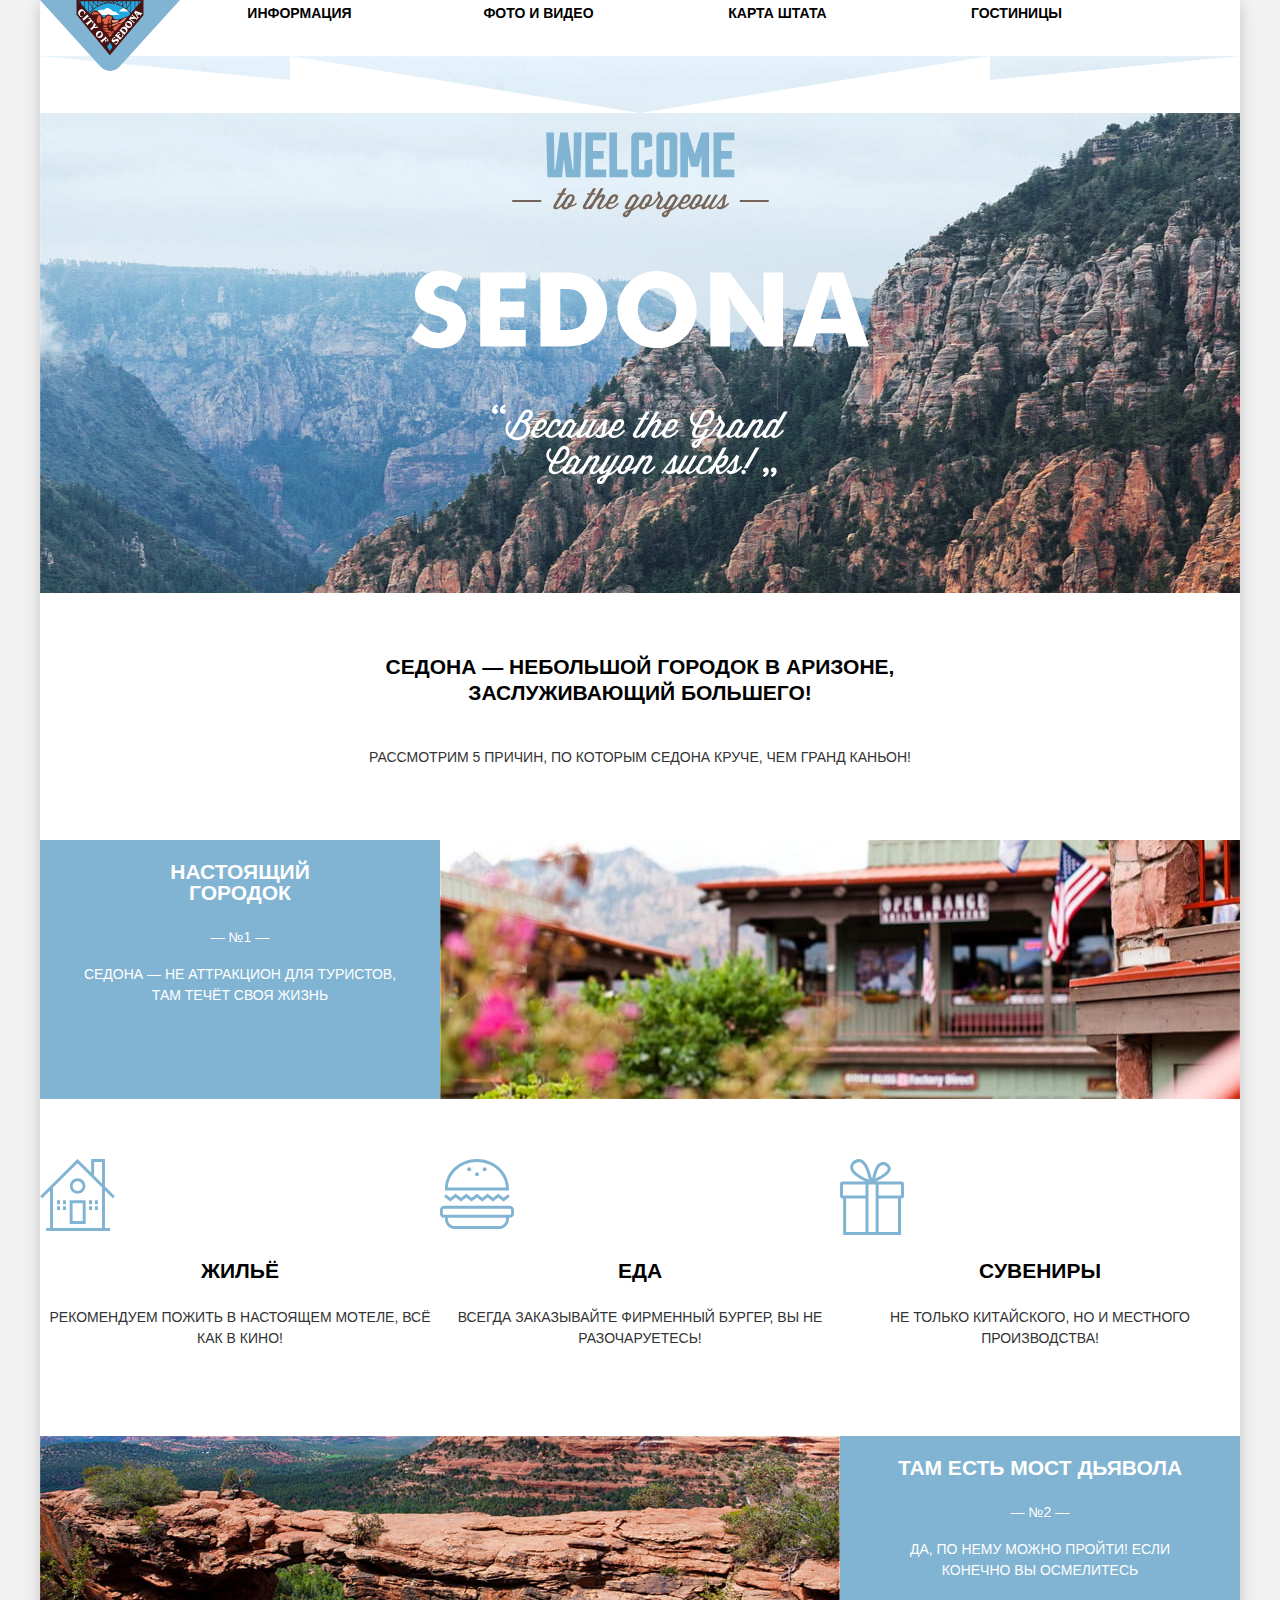
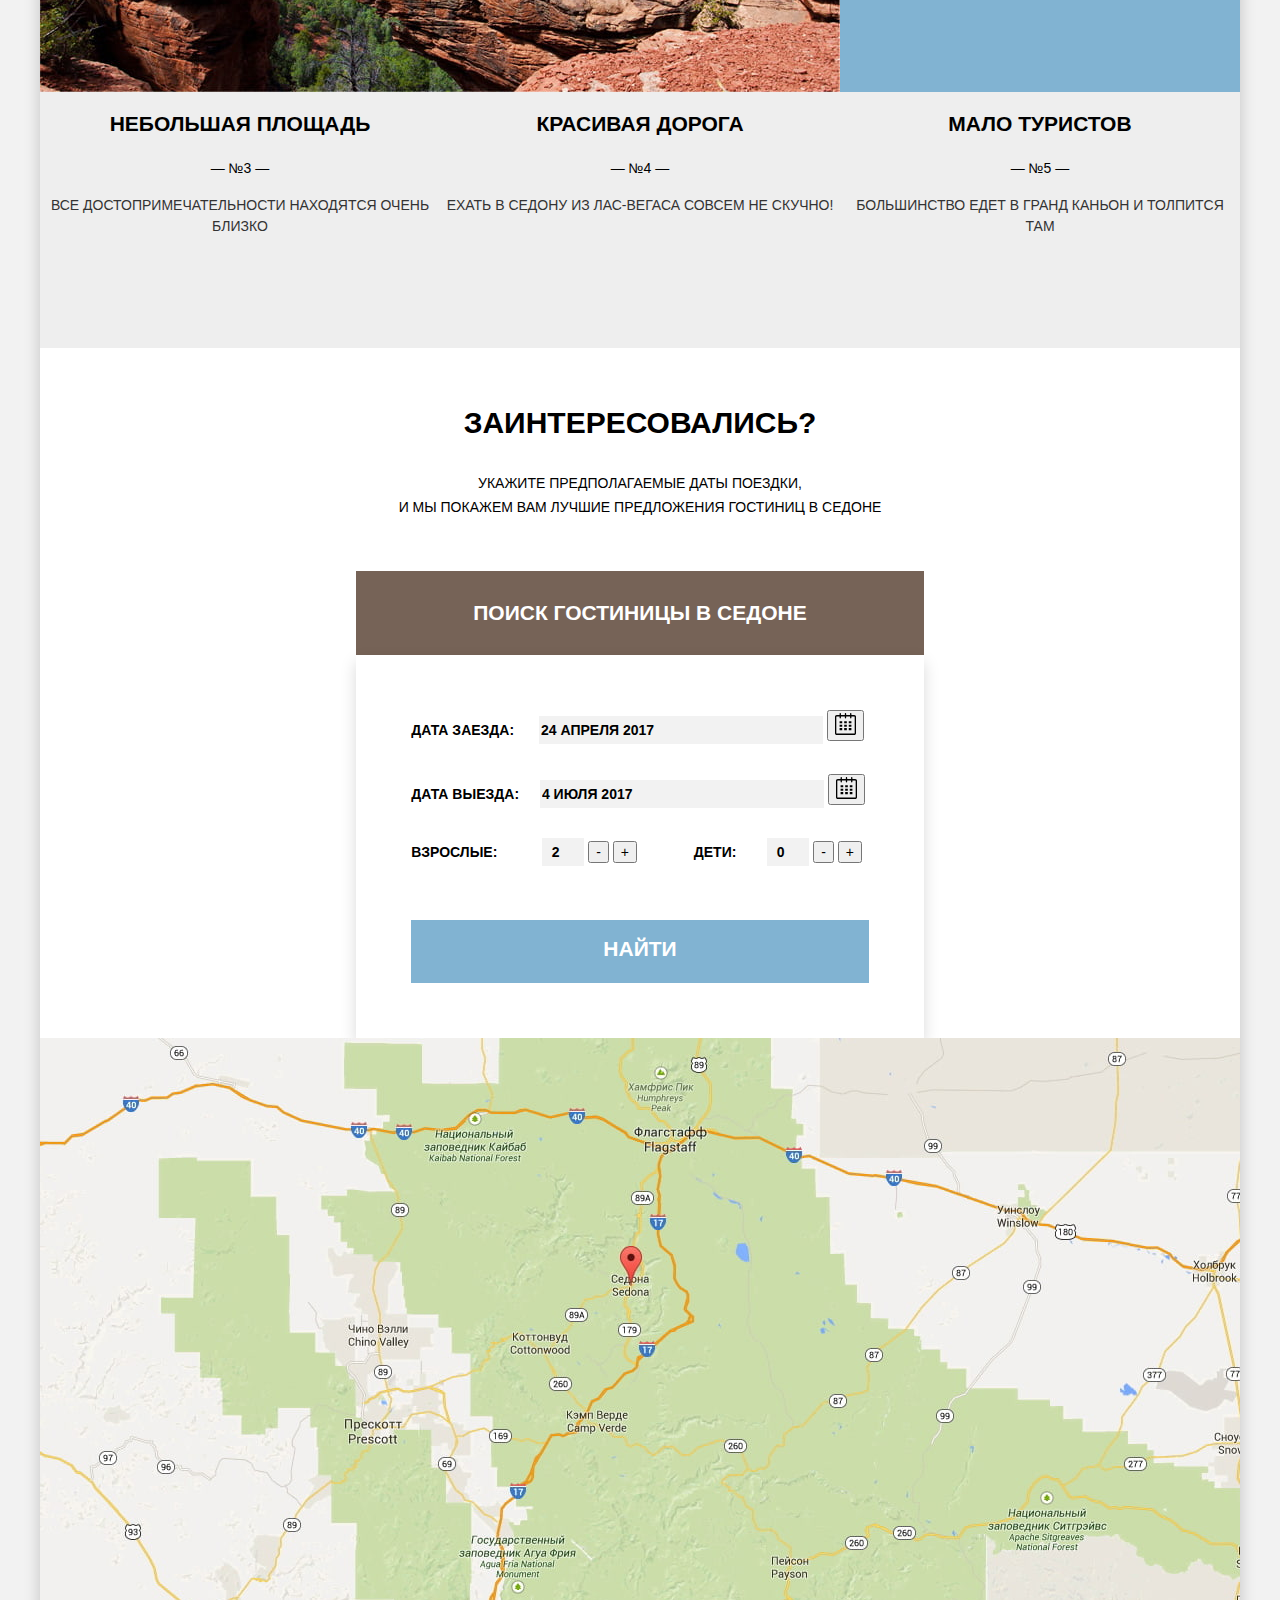
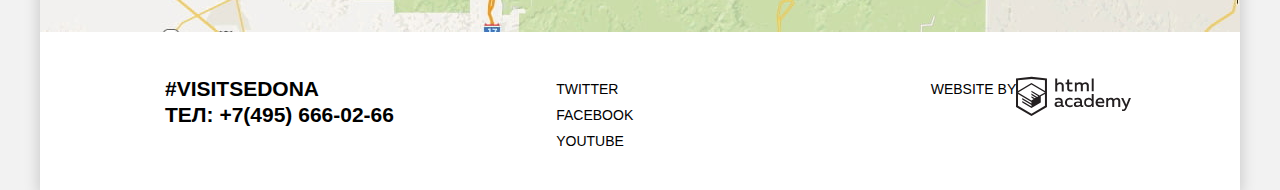
==== commit d26dee0b: "Личный проект: начинаем строить сетку на флексах" ====
--- a/index.html
+++ b/index.html
@@ -40,6 +40,7 @@
                 <p>Седона — не аттракцион для туристов, там течёт своя жизнь</p>
               </div>
               <img src="img/sedona-photo-1.jpg" width="800" height="259" alt="Уличное фото">
+            </li>
               <li class="features-item city-feature city-feature-house">
                 <h3>Жильё</h3>
                 <p>Рекомендуем пожить в настоящем мотеле, всё как в кино!</p>
@@ -52,7 +53,6 @@
                 <h3>Сувениры</h3>
                 <p>Не только китайского, но и местного производства!</p>
               </li>
-            </li>
             <li class="features-item devil-bridge">
               <div class="illustrated-feature">
                 <h3>Там есть Мост дьявола</h3>
@@ -86,7 +86,7 @@
           </div>
           <h2 class="visually-hidden">Поиск гостиницы</h2>
           <button class="button btn-popup" type="button">Поиск гостиницы в Седоне</button>
-          <form class="popup-booking" action="https://echo.htmlacademy.ru" method="post">
+          <form class="popup-booking-wrapper" action="https://echo.htmlacademy.ru" method="post">
             <p class="popup-booking">
               <label for="date-of-arrive">Дата заезда:</label>
               <input type="text" name="date-of-arrive" id="date-of-arrive" placeholder="24 апреля 2017">
@@ -128,7 +128,7 @@
       <footer class="footer index-footer">
         <div class="footer-container">
           <p class="footer-contacts">#visitSEDONA<br>
-            Тел: +7(495) 666-02-66
+            <a href="tel:+74956660266">Тел: +7(495) 666-02-66</a>
           </p>
           <ul class="footer-social">
             <li><a class="social-btn" href="#">twitter</a></li>
--- a/css/style.css
+++ b/css/style.css
@@ -151,7 +151,6 @@
   flex-direction: column;
   margin: 0;
   padding: 0;
-  flex-basis: 256;
   flex-shrink: 1;
   width: 320px;
   padding-left: 40px;
@@ -282,15 +281,38 @@
   background-color: #503e33;
   outline: none;
 }
-  .popup-booking {
+  /* .popup-booking {
   display: none;
-}
-.popup-booking {
+} */
+.popup-booking-wrapper {
+  padding: 55px;
   font: inherit;
   font-weight:bold;
   text-align: left;
-}
+  box-shadow: 0px 7px 15px 0 rgba(0, 1, 1, 0.15);
+}
+p.popup-booking {
+  margin: 0;
+}
+p.popup-booking:not(:first-child) {
+  margin-top: 30px;
+}
+.popup-booking label[for="date-of-arrive"] {
+  margin-right: 21px;
+}
+.popup-booking label[for="date-of-departure"] {
+  margin-right: 17px;
+}
+.popup-booking label[for="number-of-adults"] {
+  margin-right: 41px;
+}
+.popup-booking label[for="number-of-children"] {
+  margin-left: 53px;
+  margin-right: 27px;
+}
+
 .popup-booking input{
+  width: 280px;
   font: inherit;
   font-weight: bold;
   text-transform: uppercase;
@@ -305,12 +327,16 @@
   outline: 2px solid #e5e5e5;
 }
 .popup-booking input[type="number"] {
+  width: 38px;
   text-align: center;
 }
 .popup-booking input::placeholder {
   color: #000000;
 }
-
+.btn-submit-booking {
+  margin-top: 54px;
+  padding: 17px 192px 22px;
+}
 .btn-submit-booking,
 .btn-about {
   background-color: #81b3d2;
@@ -526,7 +552,6 @@
   background-color: #ffffff;
   padding: 36px 0;
 }
-}
 .index-footer a{
   color: inherit;
 }
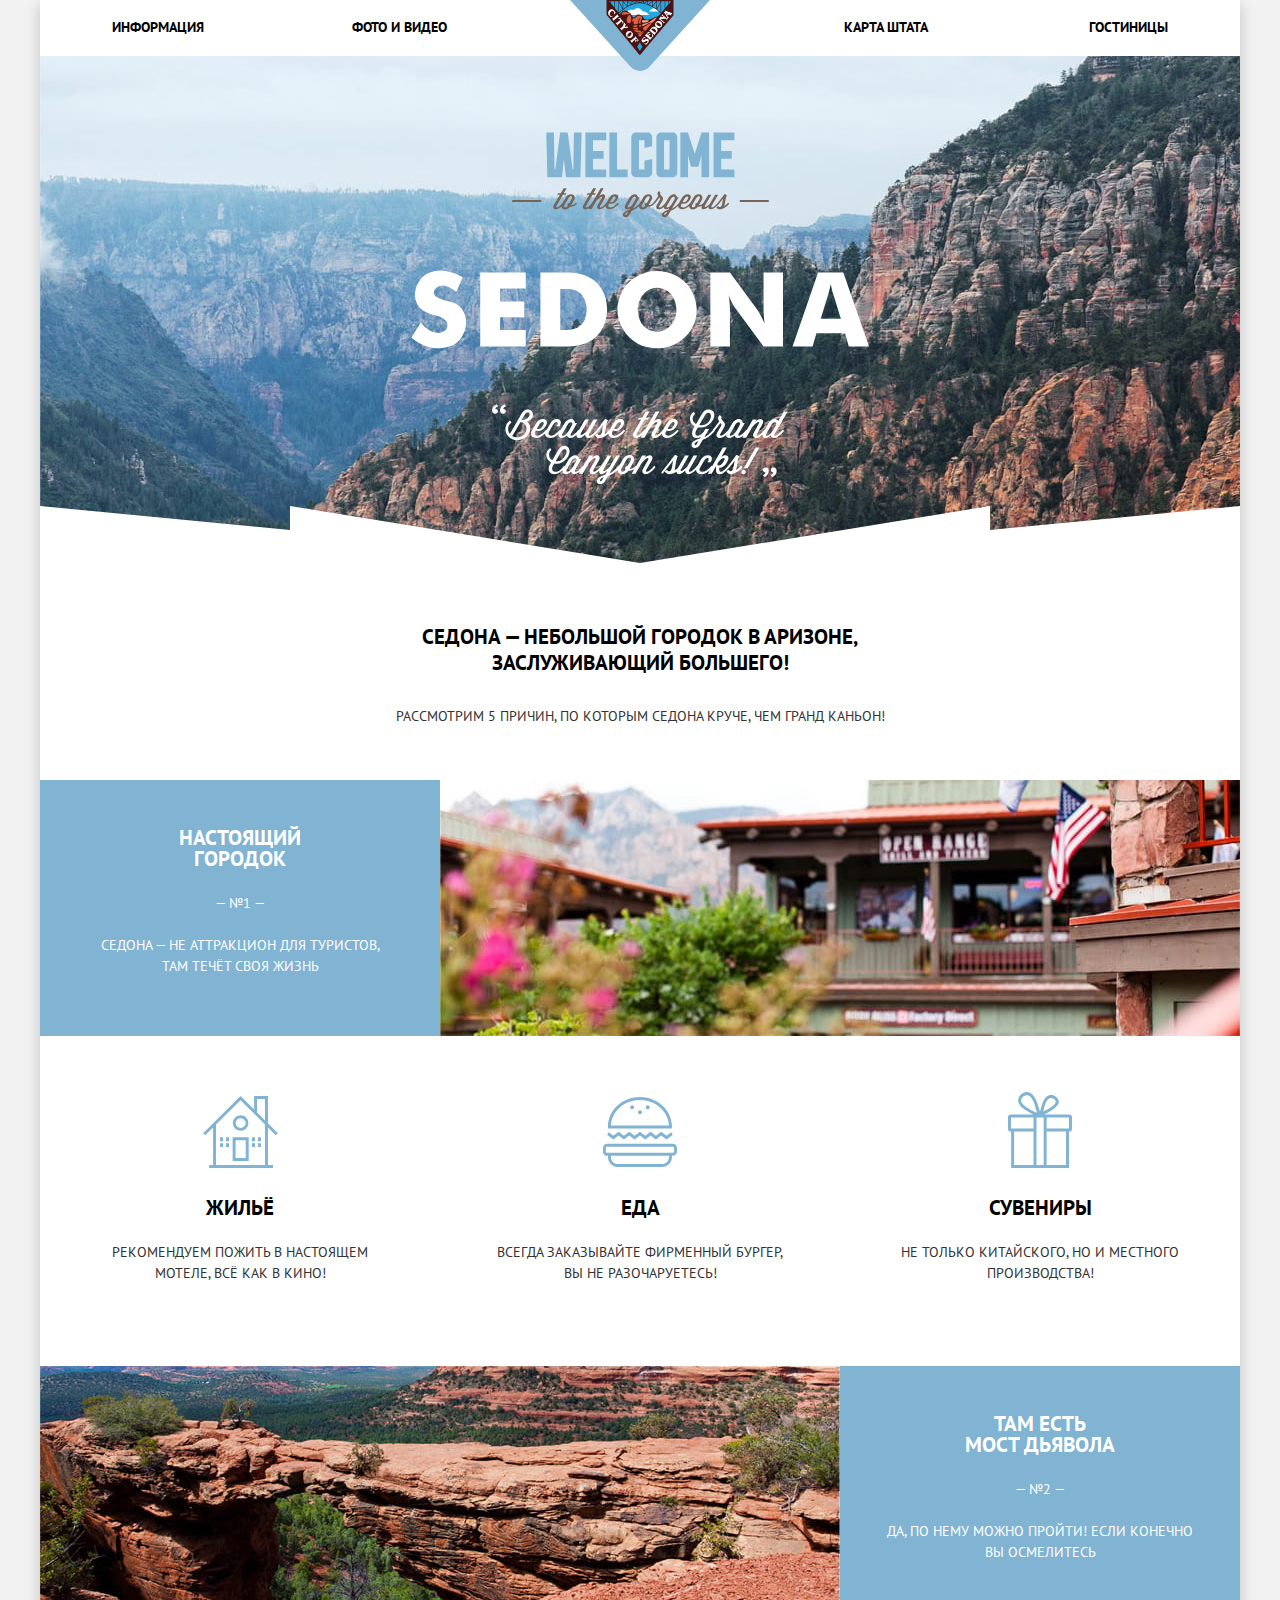
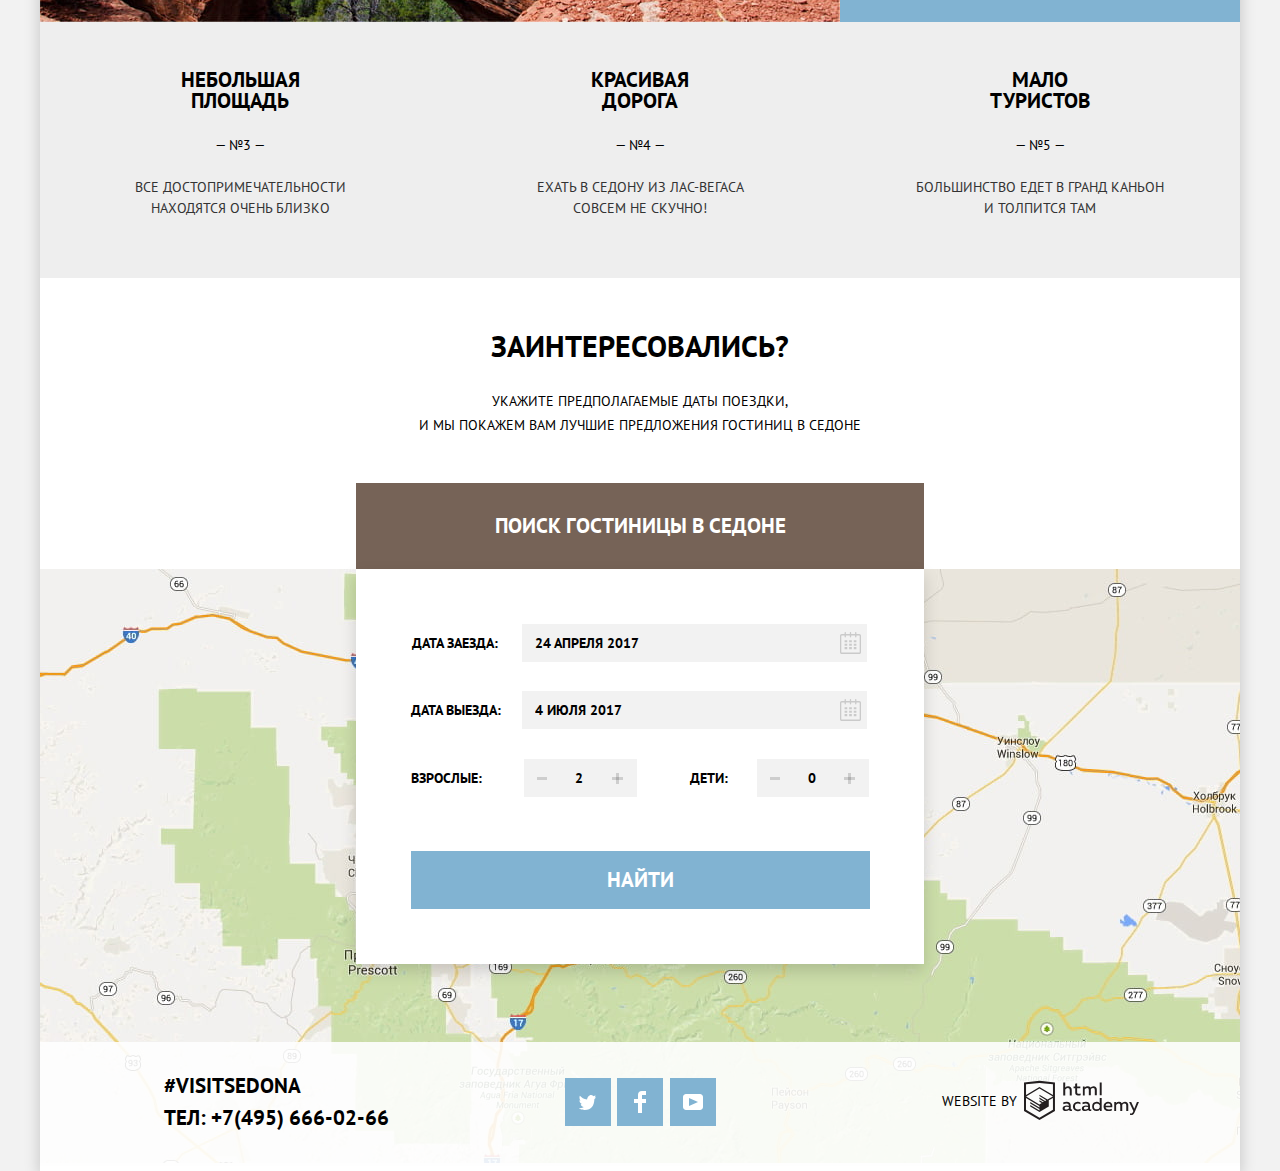
==== commit 84f4c053: "18. Личный проект: начинаем оформление декоративных элементов" ====
--- a/index.html
+++ b/index.html
@@ -39,7 +39,7 @@
                 <span>— №1 —</span>
                 <p>Седона — не аттракцион для туристов, там течёт своя жизнь</p>
               </div>
-              <img src="img/sedona-photo-1.jpg" width="800" height="259" alt="Уличное фото">
+              <img src="img/sedona-photo-1.jpg" width="800" height="256" alt="Уличное фото">
             </li>
               <li class="features-item city-feature city-feature-house">
                 <h3>Жильё</h3>
@@ -55,7 +55,7 @@
               </li>
             <li class="features-item devil-bridge">
               <div class="illustrated-feature">
-                <h3>Там есть Мост дьявола</h3>
+                <h3>Там есть<br> Мост дьявола</h3>
                 <span>— №2 —</span>
                 <p>Да, по нему можно пройти! Если конечно вы осмелитесь</p>
               </div>
@@ -107,16 +107,20 @@
                 </svg>
               </button>
             </p>
-            <p class="popup-booking">
-              <label for="number-of-adults">Взрослые:</label>
-              <input type="number" name="adults" id="number-of-adults" value="2" min="1" step="1">
-              <button type="button" class="minus" name="minus-adults">-</button>
-              <button type="button" class="plus" name="plus-adults">+</button>
-              <label for="number-of-children">Дети:</label>
-              <input type="number" name="children" id="number-of-children" value="0" min="0" step="1">
-              <button type="button" class="minus" name="minus-children">-</button>
-              <button type="button" class="plus" name="plus-children">+</button>
-            </p>
+            <div class="popup-booking number-of-people">
+              <p class="popup-booking-adults">
+                <label for="number-of-adults">Взрослые:</label>
+                <button type="button" class="minus" name="minus-adults">-</button>
+                <input type="number" name="adults" id="number-of-adults" value="2" min="1" step="1">
+                <button type="button" class="plus" name="plus-adults">+</button>
+              </p>
+              <p class="popup-booking-children">
+                <label for="number-of-children">Дети:</label>
+                <button type="button" class="minus" name="minus-children">-</button>
+                <input type="number" name="children" id="number-of-children" value="0" min="0" step="1">
+                <button type="button" class="plus" name="plus-children">+</button>
+              </p>
+            </div>
             <button class="button btn-submit-booking" type="submit">Найти</button>
           </form>
         </section>
@@ -127,21 +131,34 @@
       </main>
       <footer class="footer index-footer">
         <div class="footer-container">
-          <p class="footer-contacts">#visitSEDONA<br>
-            <a href="tel:+74956660266">Тел: +7(495) 666-02-66</a>
-          </p>
+          <div class="footer-contacts-wrapper">
+            <p class="footer-contacts">#visitSEDONA
+              <a href="tel:+74956660266">Тел: +7(495) 666-02-66</a>
+            </p>
+          </div>
           <ul class="footer-social">
-            <li><a class="social-btn" href="#">twitter</a></li>
-            <li><a class="social-btn" href="#">facebook</a></li>
-            <li><a class="social-btn" href="#">youtube</a></li>
+            <li><a class="social-btn twitter-icon" href="#"><span class="visually-hidden">twitter</span>
+              <svg xmlns="http://www.w3.org/2000/svg" xmlns:xlink="http://www.w3.org/1999/xlink" width="17" height="15" viewBox="0 0 17 15">
+                <path fill="#FFF" d="M10.95.144c1.685-.496 2.984.27 3.577 1.179.673-.231 1.331-.481 2.011-.708a2.345 2.345 0 0 1-.857 1.768c.685.17 1.304-.491 1.304-.491-.169 1-1.006 1.788-1.563 2.024-.231 6.75-3.175 11.217-10.077 11.082h-.446c-.41 0-4.164-.46-4.898-1.887 2.271.196 3.893-.422 4.693-1.177-.96-.3-2.679-.477-2.979-2.95.349.106.564.228 1.19.119C1.705 8.247.374 7.53.448 5.33c.285.328 1.067.536 1.34.472C1.085 5.561-.182 2.442.894.85c1.818 1.854 3.735 3.606 7.152 3.773C8.254 2.33 9.183.793 10.95.144z"/></svg>
+            </a></li>
+            <li><a class="social-btn facebook-icon" href="#"><span class="visually-hidden">facebook</span>
+              <svg xmlns="http://www.w3.org/2000/svg" width="12" height="22" viewBox="0 0 12 22">
+                <path fill="#FFF" d="M12 4V0H8a4 4 0 0 0-4 4v4H0v4h4v10h4V12h4V8H8V4h4z"/></svg>
+            </a></li>
+            <li><a class="social-btn youtube" href="#"><span class="visually-hidden">youtube</span>
+              <svg xmlns="http://www.w3.org/2000/svg" xmlns:xlink="http://www.w3.org/1999/xlink" width="20" height="16" viewBox="0 0 20 16">
+                <path fill="#FFF" d="M17 0H3C1.35 0 0 1.35 0 3v10c0 1.65 1.35 3 3 3h14c1.65 0 3-1.35 3-3V3c0-1.65-1.35-3-3-3zM6.027 11.998V4.002L15.014 8l-8.987 3.998z"/></svg>
+            </a></li>
           </ul>
-          <a class="footer-copyright" href="https://htmlacademy.ru/intensive/htmlcss">
-            <span>Website by</span>
-            <svg id="Layer_1" data-name="Layer 1" xmlns="http://www.w3.org/2000/svg" viewBox="0 0 108.08 36.85" width="115" height="41">
-              <title>logo-htmlacademy-small1</title>
-              <path d="M44.61,26.88a2,2,0,0,0,.55-0.1v1.33a3.25,3.25,0,0,1-1.18.21,1.67,1.67,0,0,1-1.67-1,4.84,4.84,0,0,1-3.14,1.08c-1.51,0-2.91-.83-2.91-2.55,0-2.13,2-2.79,3.71-2.79a11.08,11.08,0,0,1,2.17.25v-0.3c0-1-.76-1.77-2.19-1.77a7.42,7.42,0,0,0-3,.64v-1.7a10.21,10.21,0,0,1,3.19-.55c2.36,0,3.81,1.12,3.81,3.65v3a0.54,0.54,0,0,0,.49.59h0.17Zm-6.44-1.13A1.35,1.35,0,0,0,39.63,27h0.11a3.39,3.39,0,0,0,2.41-1V24.58a9.72,9.72,0,0,0-1.81-.21c-1,0-2.16.33-2.16,1.38h0Zm12.36-6.11a5,5,0,0,1,2.57.64V22a4.08,4.08,0,0,0-2.3-.7,2.75,2.75,0,1,0,0,5.49,5,5,0,0,0,2.43-.64v1.71a6.27,6.27,0,0,1-2.76.57A4.21,4.21,0,0,1,46,24.51q0-.21,0-0.41a4.32,4.32,0,0,1,4.18-4.46h0.38Zm12.17,7.24a2,2,0,0,0,.55-0.1v1.33a3.25,3.25,0,0,1-1.18.21,1.67,1.67,0,0,1-1.67-1,4.84,4.84,0,0,1-3.14,1.08c-1.51,0-2.91-.83-2.91-2.55,0-2.13,2-2.79,3.71-2.79a11.08,11.08,0,0,1,2.17.25v-0.3c0-1-.76-1.77-2.19-1.77a7.42,7.42,0,0,0-3,.64v-1.7a10.21,10.21,0,0,1,3.19-.55c2.36,0,3.81,1.12,3.81,3.65v3a0.54,0.54,0,0,0,.49.59h0.17Zm-6.44-1.13A1.35,1.35,0,0,0,57.73,27h0.11a3.39,3.39,0,0,0,2.41-1V24.58a9.72,9.72,0,0,0-1.81-.21c-1.06,0-2.16.33-2.16,1.38h0ZM73,16V28.2H71.35V26.88a3.88,3.88,0,0,1-3.19,1.54,4.4,4.4,0,0,1,0-8.78,3.81,3.81,0,0,1,3,1.3V16H73Zm-4.53,5.22a2.76,2.76,0,1,0,0,5.52A2.86,2.86,0,0,0,71.15,25V23A2.91,2.91,0,0,0,68.49,21.27ZM79,19.64c3.31,0,4.46,2.68,3.92,5.09H76.7c0.21,1.5,1.67,2.11,3.19,2.11a6.11,6.11,0,0,0,2.64-.59v1.6a7.14,7.14,0,0,1-3,.57C77,28.42,74.78,27,74.78,24a4.18,4.18,0,0,1,4-4.39H79Zm0.09,1.54a2.28,2.28,0,0,0-2.44,2.1v0.06H81.3A2,2,0,0,0,79.13,21.18Zm5.73,7V19.87h1.65v1a3.81,3.81,0,0,1,2.78-1.27A2.86,2.86,0,0,1,91.89,21a4.12,4.12,0,0,1,2.91-1.33A3.06,3.06,0,0,1,98,23V28.2h-1.9V23.05a1.59,1.59,0,0,0-1.42-1.75H94.42a2.8,2.8,0,0,0-2.07,1.12V28.2h-1.9V23.05A1.59,1.59,0,0,0,89,21.31H88.8a3,3,0,0,0-2.21,1.29v5.63H84.86Zm21.31-8.33h1.9l-3.91,9.46c-0.9,2.17-2.09,2.86-3.35,2.86a4.76,4.76,0,0,1-1.1-.14V30.46a2.86,2.86,0,0,0,.85.12c0.9,0,1.58-.64,2.07-1.9l0.17-.42-4-8.4h2l2.86,6.29ZM38.73,1.46V6.22a3.81,3.81,0,0,1,2.7-1.14,3.25,3.25,0,0,1,3.44,3.4v5.15H43V8.72a1.81,1.81,0,0,0-1.61-2h-0.3a2.93,2.93,0,0,0-2.32,1.39v5.52h-1.9V1.46h1.9ZM49.94,2.31v3h3V6.91h-3v3.81c0,1.1.5,1.46,1.58,1.46a4.49,4.49,0,0,0,1.69-.33v1.6A6.8,6.8,0,0,1,51,13.8a2.55,2.55,0,0,1-2.86-2.74V6.89H46.58V5.26h1.5V2.74Zm5.4,11.31V5.28H57v1A3.81,3.81,0,0,1,59.77,5a2.86,2.86,0,0,1,2.6,1.33A4.12,4.12,0,0,1,65.28,5,3.06,3.06,0,0,1,68.44,8.4v5.21h-1.9V8.46a1.59,1.59,0,0,0-1.42-1.75H64.89a2.8,2.8,0,0,0-2.07,1.12v5.78h-1.9V8.46A1.59,1.59,0,0,0,59.5,6.71H59.27A3,3,0,0,0,57.06,8v5.63H55.34ZM71.17,1.45H73V13.6H71.17V1.45ZM14.71,0H14.55L0,1.54V28.21l14.55,8.66,14.55-8.66V1.54Zm12.5,27.1L14.55,34.64,1.9,27.12V16.18l12.59,7.5V25L5.86,19.9v1.31l8.68,5.21v1.39L5.87,22.65V24l8.68,5.21,8.75-5.24V18.31L27.2,16V27.12Zm0-12.53-3.48,2-1.6,1L14.51,13v1.31L21,18.23H21l-0.14.09-1,.54-5.37-3.2V17l4.24,2.52-1,.67-3.2-1.9v1.31l2.1,1.24L14.5,22.1,2,14.65,14.51,7.11Zm0-1.32L14.49,5.76,1.91,13.25v-10L14.56,1.92,27.21,3.25v10h0Z" transform="translate(0 -0.02)" fill="#231f20"/>
-            </svg>
-          </a>
+          <div class="footer-copyright-wrapper">
+            <a class="footer-copyright" href="https://htmlacademy.ru/intensive/htmlcss">
+              <span>Website by</span>
+              <svg id="Layer_1" data-name="Layer 1" xmlns="http://www.w3.org/2000/svg" viewBox="0 0 108.08 36.85" width="115" height="41">
+                <title>logo-htmlacademy-small1</title>
+                <path d="M44.61,26.88a2,2,0,0,0,.55-0.1v1.33a3.25,3.25,0,0,1-1.18.21,1.67,1.67,0,0,1-1.67-1,4.84,4.84,0,0,1-3.14,1.08c-1.51,0-2.91-.83-2.91-2.55,0-2.13,2-2.79,3.71-2.79a11.08,11.08,0,0,1,2.17.25v-0.3c0-1-.76-1.77-2.19-1.77a7.42,7.42,0,0,0-3,.64v-1.7a10.21,10.21,0,0,1,3.19-.55c2.36,0,3.81,1.12,3.81,3.65v3a0.54,0.54,0,0,0,.49.59h0.17Zm-6.44-1.13A1.35,1.35,0,0,0,39.63,27h0.11a3.39,3.39,0,0,0,2.41-1V24.58a9.72,9.72,0,0,0-1.81-.21c-1,0-2.16.33-2.16,1.38h0Zm12.36-6.11a5,5,0,0,1,2.57.64V22a4.08,4.08,0,0,0-2.3-.7,2.75,2.75,0,1,0,0,5.49,5,5,0,0,0,2.43-.64v1.71a6.27,6.27,0,0,1-2.76.57A4.21,4.21,0,0,1,46,24.51q0-.21,0-0.41a4.32,4.32,0,0,1,4.18-4.46h0.38Zm12.17,7.24a2,2,0,0,0,.55-0.1v1.33a3.25,3.25,0,0,1-1.18.21,1.67,1.67,0,0,1-1.67-1,4.84,4.84,0,0,1-3.14,1.08c-1.51,0-2.91-.83-2.91-2.55,0-2.13,2-2.79,3.71-2.79a11.08,11.08,0,0,1,2.17.25v-0.3c0-1-.76-1.77-2.19-1.77a7.42,7.42,0,0,0-3,.64v-1.7a10.21,10.21,0,0,1,3.19-.55c2.36,0,3.81,1.12,3.81,3.65v3a0.54,0.54,0,0,0,.49.59h0.17Zm-6.44-1.13A1.35,1.35,0,0,0,57.73,27h0.11a3.39,3.39,0,0,0,2.41-1V24.58a9.72,9.72,0,0,0-1.81-.21c-1.06,0-2.16.33-2.16,1.38h0ZM73,16V28.2H71.35V26.88a3.88,3.88,0,0,1-3.19,1.54,4.4,4.4,0,0,1,0-8.78,3.81,3.81,0,0,1,3,1.3V16H73Zm-4.53,5.22a2.76,2.76,0,1,0,0,5.52A2.86,2.86,0,0,0,71.15,25V23A2.91,2.91,0,0,0,68.49,21.27ZM79,19.64c3.31,0,4.46,2.68,3.92,5.09H76.7c0.21,1.5,1.67,2.11,3.19,2.11a6.11,6.11,0,0,0,2.64-.59v1.6a7.14,7.14,0,0,1-3,.57C77,28.42,74.78,27,74.78,24a4.18,4.18,0,0,1,4-4.39H79Zm0.09,1.54a2.28,2.28,0,0,0-2.44,2.1v0.06H81.3A2,2,0,0,0,79.13,21.18Zm5.73,7V19.87h1.65v1a3.81,3.81,0,0,1,2.78-1.27A2.86,2.86,0,0,1,91.89,21a4.12,4.12,0,0,1,2.91-1.33A3.06,3.06,0,0,1,98,23V28.2h-1.9V23.05a1.59,1.59,0,0,0-1.42-1.75H94.42a2.8,2.8,0,0,0-2.07,1.12V28.2h-1.9V23.05A1.59,1.59,0,0,0,89,21.31H88.8a3,3,0,0,0-2.21,1.29v5.63H84.86Zm21.31-8.33h1.9l-3.91,9.46c-0.9,2.17-2.09,2.86-3.35,2.86a4.76,4.76,0,0,1-1.1-.14V30.46a2.86,2.86,0,0,0,.85.12c0.9,0,1.58-.64,2.07-1.9l0.17-.42-4-8.4h2l2.86,6.29ZM38.73,1.46V6.22a3.81,3.81,0,0,1,2.7-1.14,3.25,3.25,0,0,1,3.44,3.4v5.15H43V8.72a1.81,1.81,0,0,0-1.61-2h-0.3a2.93,2.93,0,0,0-2.32,1.39v5.52h-1.9V1.46h1.9ZM49.94,2.31v3h3V6.91h-3v3.81c0,1.1.5,1.46,1.58,1.46a4.49,4.49,0,0,0,1.69-.33v1.6A6.8,6.8,0,0,1,51,13.8a2.55,2.55,0,0,1-2.86-2.74V6.89H46.58V5.26h1.5V2.74Zm5.4,11.31V5.28H57v1A3.81,3.81,0,0,1,59.77,5a2.86,2.86,0,0,1,2.6,1.33A4.12,4.12,0,0,1,65.28,5,3.06,3.06,0,0,1,68.44,8.4v5.21h-1.9V8.46a1.59,1.59,0,0,0-1.42-1.75H64.89a2.8,2.8,0,0,0-2.07,1.12v5.78h-1.9V8.46A1.59,1.59,0,0,0,59.5,6.71H59.27A3,3,0,0,0,57.06,8v5.63H55.34ZM71.17,1.45H73V13.6H71.17V1.45ZM14.71,0H14.55L0,1.54V28.21l14.55,8.66,14.55-8.66V1.54Zm12.5,27.1L14.55,34.64,1.9,27.12V16.18l12.59,7.5V25L5.86,19.9v1.31l8.68,5.21v1.39L5.87,22.65V24l8.68,5.21,8.75-5.24V18.31L27.2,16V27.12Zm0-12.53-3.48,2-1.6,1L14.51,13v1.31L21,18.23H21l-0.14.09-1,.54-5.37-3.2V17l4.24,2.52-1,.67-3.2-1.9v1.31l2.1,1.24L14.5,22.1,2,14.65,14.51,7.11Zm0-1.32L14.49,5.76,1.91,13.25v-10L14.56,1.92,27.21,3.25v10h0Z" transform="translate(0 -0.02)" fill="#231f20"/>
+              </svg>
+            </a>
+          </div>
         </div>
       </footer>
     </div>
--- a/css/style.css
+++ b/css/style.css
@@ -3,33 +3,25 @@
   font-family: 'PT Sans';
   font-style: normal;
   font-weight: 400;
-  src: url('../fonts/pt-sans-v11-latin_cyrillic-regular.eot'); /* IE9 Compat Modes */
   src: local('PT Sans'), local('PTSans-Regular'),
-       url('../fonts/pt-sans-v11-latin_cyrillic-regular.eot?#iefix') format('embedded-opentype'), /* IE6-IE8 */
-       url('../fonts/pt-sans-v11-latin_cyrillic-regular.woff2') format('woff2'), /* Super Modern Browsers */
-       url('../fonts/pt-sans-v11-latin_cyrillic-regular.woff') format('woff'), /* Modern Browsers */
-       url('../fonts/pt-sans-v11-latin_cyrillic-regular.ttf') format('truetype'), /* Safari, Android, iOS */
-       url('../fonts/pt-sans-v11-latin_cyrillic-regular.svg#PTSans') format('svg'); /* Legacy iOS */
+       url('../fonts/pt-sans-v11-latin_cyrillic-regular.woff2') format('woff2'), /* Chrome 26+, Opera 23+, Firefox 39+ */
+       url('../fonts/pt-sans-v11-latin_cyrillic-regular.woff') format('woff'); /* Chrome 6+, Firefox 3.6+, IE 9+, Safari 5.1+ */
 }
 /* pt-sans-700 - latin_cyrillic */
 @font-face {
   font-family: 'PT Sans';
   font-style: normal;
   font-weight: 700;
-  src: url('../fonts/pt-sans-v11-latin_cyrillic-700.eot'); /* IE9 Compat Modes */
   src: local('PT Sans Bold'), local('PTSans-Bold'),
-       url('../fonts/pt-sans-v11-latin_cyrillic-700.eot?#iefix') format('embedded-opentype'), /* IE6-IE8 */
-       url('../fonts/pt-sans-v11-latin_cyrillic-700.woff2') format('woff2'), /* Super Modern Browsers */
-       url('../fonts/pt-sans-v11-latin_cyrillic-700.woff') format('woff'), /* Modern Browsers */
-       url('../fonts/pt-sans-v11-latin_cyrillic-700.ttf') format('truetype'), /* Safari, Android, iOS */
-       url('../fonts/pt-sans-v11-latin_cyrillic-700.svg#PTSans') format('svg'); /* Legacy iOS */
+       url('../fonts/pt-sans-v11-latin_cyrillic-700.woff2') format('woff2'), /* Chrome 26+, Opera 23+, Firefox 39+ */
+       url('../fonts/pt-sans-v11-latin_cyrillic-700.woff') format('woff'); /* Chrome 6+, Firefox 3.6+, IE 9+, Safari 5.1+ */
 }
 
 body {
   min-width: 1280px;
   margin: 0;
   padding: 0;
-  font-family: "PT Sans Narrow", Arial, sans-serif;
+  font-family: "PT Sans", Arial, sans-serif;
   font-size: 14px;
   line-height: 26px;
   color: #000000;
@@ -37,12 +29,13 @@
   background-color: #f2f2f2;
 }
 .container-wrapper {
+  position: relative;
   width: 1200px;
   margin: 0 auto;
   background-color: #ffffff;
   box-shadow: 0px 5px 15px 0 rgba(0, 1, 1, 0.2);
 }
-.catalog-page {
+.catalog-page .container-wrapper {
   background-color: #fefefe;
 }
 a {
@@ -69,23 +62,37 @@
 .header {
   display:flex;
   background-color: #ffffff;
-  max-height: 56px;
+}
+.logo {
+  position:absolute;
+  left: 50%;
+  margin-left: -70px;
 }
 .nav-list {
   display: flex;
   flex-wrap: wrap;
-  width: 1200px;
-  margin: 0px;
+  width: 1056px;
+  margin: 0;
+  margin-left: 72px;
   padding: 0px;
   list-style: none;
 }
 .nav-item {
-  width: 239px;
-  text-align: center;
+  width: 240px;
+}
+.nav-item:nth-child(2) {
+  flex-grow: 1;
 }
 .nav a{
+  display: block;
   color: #000000;
   font-weight: bold;
+  text-align: left;
+  padding: 14px 0 16px;
+}
+.nav-item:nth-child(3) a,
+.nav-item:last-child a{
+  text-align: right;
 }
 .nav a:hover,
 .nav a:focus {
@@ -103,31 +110,34 @@
 
 /* ---------------- MAIN ----------------- */
 .welcome-sedona {
-  min-height: 725px;
+
   text-align: center;
-  background: url("../img/white-mask.svg") no-repeat,
-  #dbe9f2 url("../img/background-index.jpg") no-repeat;
+  background: url("../img/white-mask.svg") no-repeat 0px 450px,
+  #dbe9f2 url("../img/background-index.jpg") no-repeat 0px -83px;
 }
 .image-welcome-sedona {
   margin-top: 76px;
   margin-bottom: 79px;
 }
 .text-welcome-sedona {
-  padding-left:300px;
+  margin: 0;
+  margin-top: -9px;
+  padding-left: 300px;
   padding-right: 300px;
   text-align: center;
   background-color: #ffffff;
-  margin: 0;
 }
 .text-welcome-sedona p:first-child {
+  margin: 0;
   padding-top: 61px;
   font-size: 21px;
   font-weight: bold;
 }
 .text-welcome-sedona p:last-child {
-  margin-top: 38px;
+  margin: 0;
+  margin-top: 27px;
   color: #333333;
-  padding-bottom: 56px;
+  padding-bottom: 51px;
 }
 
 .features-list {
@@ -147,14 +157,19 @@
 }
 .real-city div,
 .devil-bridge div{
-  display: flex;
-  flex-direction: column;
   margin: 0;
   padding: 0;
   flex-shrink: 1;
-  width: 320px;
-  padding-left: 40px;
-  padding-right: 40px;
+}
+.real-city div {
+  width: 300px;
+  padding-left: 50px;
+  padding-right: 50px;
+}
+.devil-bridge div {
+  width: 310px;
+  padding-left: 45px;
+  padding-right: 45px;
 }
 .real-city img,
 .devil-bridge img {
@@ -164,18 +179,24 @@
 .devil-bridge img {
   order: -1;
 }
-
+.features-item span {
+  display: block;
+}
 .features-item h3,
 .features-item p,
 .features-item span {
+  margin: 0;
   text-align: center;
 }
 .features-item h3{
+  margin-top: 47px;
+  margin-bottom: 21px;
   font-size: 21px;
   line-height: 21px;
   font-weight: bold;
 }
 .features-item p {
+  margin-top: 19px;
   line-height: 21px;
   color: #333333;
 }
@@ -192,70 +213,92 @@
 .sublist-item {
   width: 400px;
 }
+.city-feature {
+  position: relative;
+}
 .city-feature h3 {
   margin-top: 161px;
-  margin-bottom: 26px;
+  margin-bottom: 24px;
 }
 .city-feature p {
-  margin-bottom: 87px;
+  margin-left: 55px;
+  margin-right: 55px;
+  margin-bottom: 82px;
 }
 .city-feature-house::before,
 .city-feature-food::before,
 .city-feature-gift::before {
   content: "";
   position: absolute;
+  left: 50%;
   background-repeat:no-repeat;
-  margin-top: 60px;
+
 }
 
 .city-feature-house::before {
+  margin-left: -37.5px;
+  top: 60px;
   width: 75px;
   height: 72px;
   background-image: url("../img/icon-1.svg");
 }
 .city-feature-food::before {
+  margin-left: -37px;
+  top: 61px;
   width: 74px;
   height: 70px;
   background-image: url("../img/icon-2.svg");
 }
 .city-feature-gift::before {
+  margin-left: -32px;
+  top: 56px;
   width: 64px;
   height: 76px;
   background-image: url("../img/icon-3.svg");
 }
 .sublist-item {
   background-color: #eeeeee;
-  /* высота задана временно для сетки */
-  min-height: 256px;
+  text-align: center;
 }
 .sublist-item span{
   display: block;
 }
+.sublist-item h3 {
+  margin-left: 130px;
+  margin-right: 130px;
+}
+.sublist-item p {
+  margin: 19px 71px 59px;
+}
 section.search {
-  display: flex;
-  flex-direction:column;
+  position: relative;
   align-items:center;
   margin: 0;
   padding: 0;
-  /* высота временно для сетки */
-  min-height: 291px;
 }
 .want-to-search p:first-child {
+  margin: 0;
+  margin-top: 50px;
   font-size: 30px;
   font-weight: bold;
   line-height: 36px;
   text-align: center;
-  margin-top: 57px;
 }
 .want-to-search p:last-child {
+  margin:0;
+  margin-top: 25px;
+  margin-bottom: 46px;
   line-height: 24px;
   text-align: center;
-  margin-bottom: 52px;
+
 }
 .btn-popup {
+  display: block;
+  margin-left: auto;
+  margin-right: auto;
   width: 568px;
-  padding-top: 30px;
-  padding-bottom: 30px;
+  padding-top: 31px;
+  padding-bottom: 31px;
 }
 .btn-popup,
 .btn-submit-booking {
@@ -285,40 +328,133 @@
   display: none;
 } */
 .popup-booking-wrapper {
+  position: absolute;
+  left: 50%;
+  width: 458px;
+  margin-left: -284px;
   padding: 55px;
   font: inherit;
   font-weight:bold;
   text-align: left;
+  background-color: #ffffff;
   box-shadow: 0px 7px 15px 0 rgba(0, 1, 1, 0.15);
 }
 p.popup-booking {
-  margin: 0;
-}
-p.popup-booking:not(:first-child) {
-  margin-top: 30px;
+  position: relative;
+  margin: 0;
+  width: 100%;
+}
+p.popup-booking:nth-child(2) {
+  margin-top: 29px;
+  margin-bottom: 30px;
 }
 .popup-booking label[for="date-of-arrive"] {
-  margin-right: 21px;
+  margin-left: 1px;
+  margin-right: 20px;
 }
 .popup-booking label[for="date-of-departure"] {
   margin-right: 17px;
 }
-.popup-booking label[for="number-of-adults"] {
-  margin-right: 41px;
-}
-.popup-booking label[for="number-of-children"] {
-  margin-left: 53px;
-  margin-right: 27px;
-}
-
-.popup-booking input{
-  width: 280px;
+
+.popup-booking [name^="calendar"] {
+  position: absolute;
+  top: 1px;
+  right: 0;
+  height: 38px;
+  width: 38px;
+  border: 0;
+  background-color: transparent;
+  cursor: pointer;
+}
+[name^="calendar"] path {
+  fill: #cacaca;
+}
+[name^="calendar"]:hover path {
+  fill: #000000;
+}
+[name^="calendar"]:active path {
+  fill: #81b3d2;
+}
+.popup-booking input {
+  box-sizing: border-box;
+  width: calc(100% - 113px);
+  padding-top: 6px;
+  padding-bottom: 6px;
+  padding-left: 13px;
+  padding-right: 45px;
   font: inherit;
   font-weight: bold;
   text-transform: uppercase;
   background-color: #f2f2f2;
   border: none;
 }
+.number-of-people {
+  display: flex;
+  flex-wrap: wrap;
+  justify-content: space-between;
+}
+.popup-booking-adults {
+  margin: 0;
+  width: 226px;
+  position: relative;
+}
+.popup-booking-children {
+  margin: 0;
+  width: 179px;
+  position: relative;
+}
+.popup-booking-adults label {
+  margin-right: 38px;
+}
+.popup-booking label[for="number-of-children"] {
+  margin-right: 25px;
+}
+.popup-booking-adults input,
+.popup-booking-children input {
+  width: 112px;
+  text-align: center;
+  padding-right: 0;
+}
+.minus,
+.plus {
+  position: absolute;
+  padding: 0;
+  border: 0;
+  background-color: #f2f2f2;
+  width: 38px;
+  height: 38px;
+  color: transparent;
+  cursor: pointer;
+}
+.plus {
+  right: 0;
+}
+.minus::after {
+  content: "";
+  position: absolute;
+  top: 18px;
+  left: 13px;
+  width: 10px;
+  height: 3px;
+  background-color: rgba(0, 1, 1, 0.15);
+}
+.plus::after,
+.plus::before {
+  content: "";
+  position: absolute;
+  width: 11px;
+  height: 3px;
+  background-color: rgba(0, 1, 1, 0.15);
+}
+.plus::before {
+  transform: rotate(90deg);
+  top: 18px;
+  left: 13px;
+}
+.plus::after {
+  top: 18px;
+  left: 13px;
+}
 .popup-booking input:hover {
   background-color: #ebebeb;
 }
@@ -326,16 +462,22 @@
   background-color: transparent;
   outline: 2px solid #e5e5e5;
 }
-.popup-booking input[type="number"] {
-  width: 38px;
-  text-align: center;
+.minus:hover::after,
+.plus:hover::after,
+.plus:hover::before {
+  background-color: #000000;
+}
+.minus:active::after,
+.plus:active::after,
+.plus:active::before {
+  background-color: #81b3d2;
 }
 .popup-booking input::placeholder {
   color: #000000;
 }
 .btn-submit-booking {
   margin-top: 54px;
-  padding: 17px 192px 22px;
+  padding: 17px 196px;
 }
 .btn-submit-booking,
 .btn-about {
@@ -360,13 +502,14 @@
 .find-hotel {
   display: flex;
   flex-wrap: wrap;
-  padding-top: 25px;
+  padding-top: 27px;
   padding-left: 72px;
   padding-right: 72px;
+  padding-bottom: 6px;
   color: #ffffff;
   background-color: #3e698b;
   background-image: url("../img/filter-background.jpg");
-  background-position: 0 40%; /*40% - временное смещение, чтобы белый текст был читабелен на этом фоне*/
+  background-position: 0 -295px;
   background-repeat: no-repeat;
 }
 .find-hotel fieldset {
@@ -384,44 +527,129 @@
   line-height: 21px;
 }
 .find-hotel ul {
-  display: flex;
-  flex-direction: column;
-  margin: 0;
-  padding: 0;
-  width: 240px;
+  margin: 0;
+  padding: 0;
+  width: 255px;
   list-style: none;
   line-height: 21px;
 }
 .hotel-infrastructure li,
 .hotel-type li {
-  margin-bottom: 22px;
+  margin-bottom: 25px;
 }
 .hotel-infrastructure li:last-child
 .hotel-type li:last-child {
   margin-bottom: 31px;
 }
+.hotel-infrastructure label,
+.hotel-type label {
+  padding-left: 23px;
+}
 .range-slider {
-  width: 354px;
+  width: 318px;
   margin-left: auto;
 }
-.range-slider input,
+.range-slider-title {
+  margin-bottom: 9px;
+  margin-left: 2px;
+  font-weight: 600;
+  font-size: 16px;
+  line-height: 21px;
+}
+.price-controls {
+  position: relative;
+  height: 33px;
+  margin-bottom: 20px;
+  font-size: 0;
+  border: 2px solid #ffffff;
+  border-radius: 2px;
+}
+.price-controls::after {
+  content: "";
+  position: absolute;
+  top: 50%;
+  left: 50%;
+  transform: translate(-50%, -50%);
+  width: 2px;
+  height: 22px;
+  background: #ffffff;
+}
+.price-controls label {
+  display: inline-block;
+  font-size: 14px;
+  line-height: 33px;
+  font-weight: normal;
+  vertical-align: top;
+  cursor: pointer;
+}
+.price-controls .price-min {
+  width: 90px;
+  padding-left: 65px;
+}
+.price-controls .price-max {
+  width: 90px;
+  padding-left: 57px;
+}
+.price-controls input {
+  width: 50px;
+  margin: 0;
+  color: inherit;
+  font: inherit;
+  font-weight:normal;
+  background: none;
+  border: none;
+}
+.price-controls input::-webkit-outer-spin-button,
+.price-controls input::-webkit-inner-spin-button {
+    -webkit-appearance: none;
+    margin: 0;
+}
+.range-slider-track {
+  position: relative;
+  margin-bottom: 32px;
+}
+.range-slider-track .scale {
+  height: 2px;
+  background: rgba(255, 255, 255, 0.3);
+}
+.range-slider-track .bar {
+  width: 80%;
+  height: 2px;
+  background: #ffffff;
+}
+.range-slider-pin {
+  position: absolute;
+  top: -9px;
+  width: 4px;
+  height: 4px;
+  background: #ababab;
+  border: 8px solid #ffffff;
+  border-radius: 50%;
+  box-shadow: 0 2px 1px 0 rgba(0, 1, 1, 0.2);
+  cursor: pointer;
+}
+.range-slider-pin-min {
+  left: 0;
+}
+.range-slider-pin-max {
+  left: 80%;
+}
+.range-slider-pin:hover,
+.range-slider-pin:focus {
+  background: #1c4f80;
+}
 .search-btn {
-  padding: 0;
-  margin: 0;
-  font: inherit;
+  display: block;
+  margin: 0 96px 0 auto;
+  padding: 6px 33px 7px 34px;
   font-size: 14px;
-  font-weight: normal;
-  line-height: 21px;
+  line-height: 20px;
   color: #ffffff;
   text-transform: uppercase;
-  text-align: center;
-  vertical-align: middle;
-  background-color: transparent;
-  border: 2px solid white;
-}
-.range-slider input {
-  margin-top: 13px;
-  margin-bottom: 60px;
+  background: transparent;
+  border: 2px solid #ffffff;
+  border-radius: 2px;
+  cursor: pointer;
 }
 .search-btn:hover,
 .search-btn:focus {
@@ -432,10 +660,9 @@
   display: flex;
   width: 100%;
   padding-top: 30px;
-  padding-bottom: 30px;
+  padding-bottom: 28px;
   border-bottom: 1px solid #e5e5e5;
 }
-
 .search-results {
   display: flex;
   align-items: baseline;
@@ -449,16 +676,16 @@
   list-style: none;
 }
 .search-results span:first-child {
-  margin-left: 70px;
-  margin-right: 35px;
+  margin-left: 72px;
+  margin-right: 47px;
   font-size: 21px;
   font-weight: bold;
 }
 .search-results span:nth-child(2) {
-  margin-right: 30px;
+  margin-right: 40px;
 }
 .search-results li {
- margin-right: 25px;
+ margin-right: 33px;
 }
 .search-results li:last-child {
   margin-right: 0;
@@ -487,72 +714,130 @@
   color: #81b3d2;
   text-decoration: none;
 }
+.btn-sorting {
+  display: flex;
+  justify-content: space-between;
+  align-items: center;
+  width: 35px;
+  margin-right: 72px;
+  margin-left: auto;
+}
+.sorting-up:hover path,
+.sorting-up:focus path,
+.sorting-down:hover path,
+.sorting-down:focus path{
+  fill: #231f20;
+}
+.sorting-up:active path,
+.sorting-down:active path,
+.current-sorting path {
+  fill: #81b3d2;
+}
+
 .hotels-results {
-  display: flex;
-  flex-direction: column;
   margin: 0;
   padding: 0;
 }
 .hotels {
   display: flex;
   flex-wrap: wrap;
-  padding: 0 72px;
+  padding: 24px 71px 22px;
   border: 1px solid #e5e5e5;
 }
 .hotels p {
   margin: 0;
 }
 .hotels img {
-  margin: 30px 30px 30px 0;
+  margin-top: 5px;
+  margin-right: 30px;
 }
 .hotels-info-wrapper {
   display: flex;
   flex-wrap: wrap;
-  align-content: space-between;
-  width: 300px;
-  margin-top: 30px;
-  margin-bottom: 30px;
+  align-content: flex-start;
+  margin: 0;
+  padding: 0;
+  width: 260px;
 }
 .hotels-results h3 {
   margin: 0;
   font-size: 21px;
   font-weight: bold;
 }
+.hotel-name {
+  margin: 0;
+  color: inherit;
+}
+.hotel-name:hover,
+.hotel-name:focus {
+  color: #81b3d2;
+}
+.hotel-name:active {
+  color: rgba(0, 0, 0, 0.3);
+}
 .hotels-info-wrapper span {
+  margin-top: 4px;
   width: 110px;
   margin-right: 6px;
 }
-.btn-wrapper {
-  display: flex;
+p.btn-wrapper {
+  display: flex;
+  margin-top: 12px;
 }
 .btn-wrapper .btn-about {
   width: 110px;
   margin-right: 6px;
+  padding-bottom: 1px;
 }
 .btn-wrapper .btn-booking {
   width: 142px;
 }
 .raiting-info-wrapper {
-  margin-top: 29px;
+  display: flex;
+  flex-wrap: wrap;
+  justify-content: flex-end;
   margin-left: auto;
+  margin-bottom: 8px;
   width: 110px;
-
+}
+.stars {
+  margin-top: 3px;
+  height: 18px;
+  background-image: url("../img/star.svg");
+  background-repeat: space;
+}
+.four-stars {
+  width: 89px;
+}
+.three-stars {
+  width: 65px;
+}
+.two-stars {
+  width: 41px;
 }
 .hotel-raiting {
+  align-self: flex-end;
+  width: 100%;
   padding-top: 3px;
   padding-bottom: 3px;
   color: #666666;
   line-height: 21px;
   text-align: center;
+  padding-left: 2px;
   background-color: #f2f2f2;
 }
 
 /* ---------------- FOOTER ----------------- */
+.footer {
+  padding: 31px 0 35px;
+}
 .index-footer {
-  background-color: #ffffff;
-  padding: 36px 0;
-}
-.index-footer a{
+  position: absolute;
+  margin-top: -129px;
+  z-index: 1;
+  background-color: rgba(254, 254, 254, 0.9);
+}
+.footer a{
   color: inherit;
 }
 .footer-container {
@@ -560,34 +845,72 @@
   margin: 0;
   padding: 0;
 }
+.footer-contacts-wrapper,
+.footer-social,
+.footer-copyright-wrapper {
+  width: 400px;
+}
 .footer-contacts {
   margin: 0;
-  margin-left: 125px;
-  margin-right: 162px;
-  width: 230px;
   font-size: 21px;
   font-weight: bold;
+  padding-left: 124px;
+}
+.catalog-footer .footer-contacts {
+  padding-left: 130px;
+}
+.footer-contacts a {
+  display: block;
+  margin-top: 6px;
 }
 .footer-social {
-  margin: 0;
-  padding: 0;
-  margin-right: 225px;
-  width: 150px;
-}
-ul.footer-social {
+  display: flex;
+  flex-wrap: wrap;
+  justify-content: center;
+  margin: 0;
+  padding: 0;
+  padding-top: 5px;
   list-style: none;
 }
+.social-btn {
+  display: flex;
+  align-items: center;
+  justify-content: center;
+  margin-right: 6px;
+  width: 46px;
+  height: 48px;
+  background-color: #81b3d2;
+}
+.social-btn.youtube {
+  margin-right: 0;
+  margin-left: 1px;
+}
+.social-btn:hover,
+.social-btn:focus {
+  background-color: #669ec0;
+}
+.social-btn:active {
+  background-color: #5496bd;
+}
+.social-btn:active path {
+  opacity: 0.3;
+}
 .footer-copyright {
   display: flex;
   flex-wrap: wrap;
   margin: 0;
   padding: 0;
-  margin-right: 100px;
-  width: 210px;
-}
-.footer-copyright path:hover {
+  padding-top: 7px;
+  justify-content: center;
+  align-items: center;
+}
+.footer-copyright span {
+  margin-right: 7px;
+}
+.footer-copyright:hover path,
+.footer-copyright:focus path {
   fill: #81b3d2;
 }
-.footer-copyright path:active {
+.footer-copyright:active path {
   fill:#bdbbbc;
 }
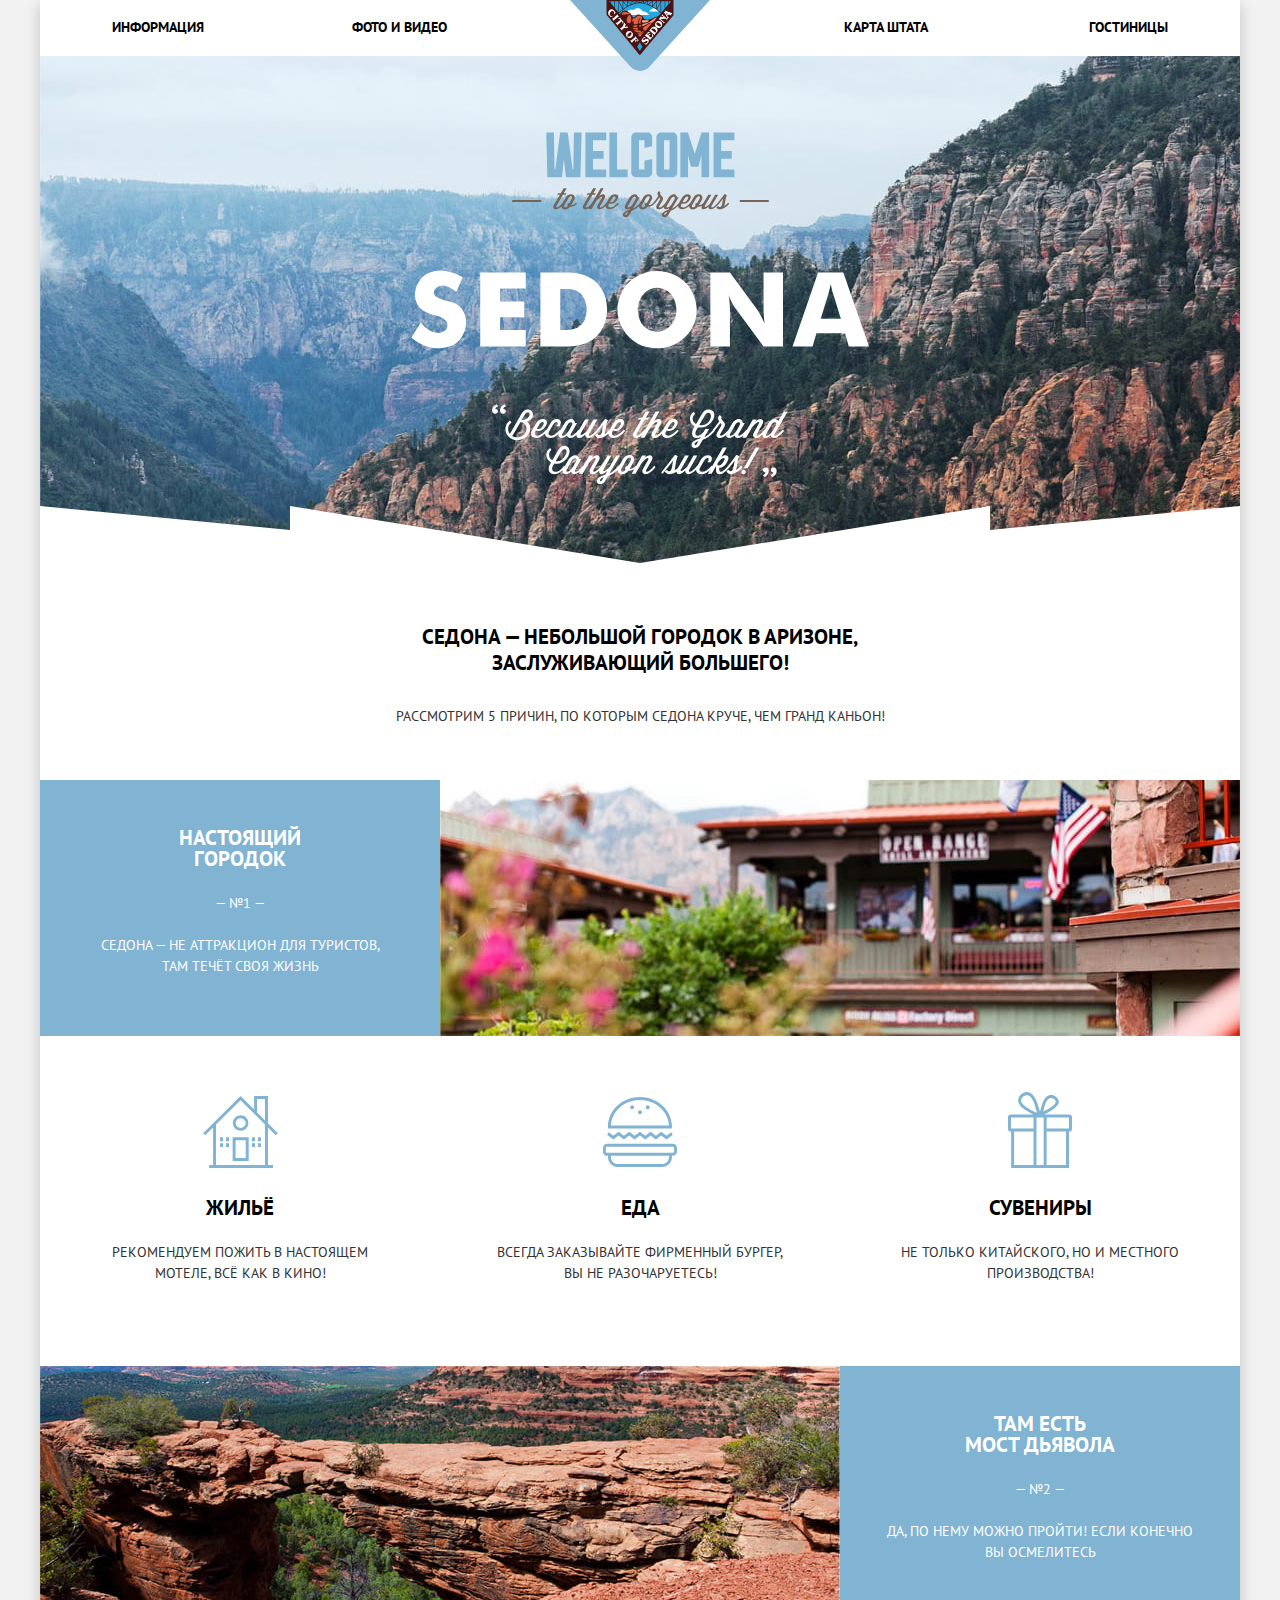
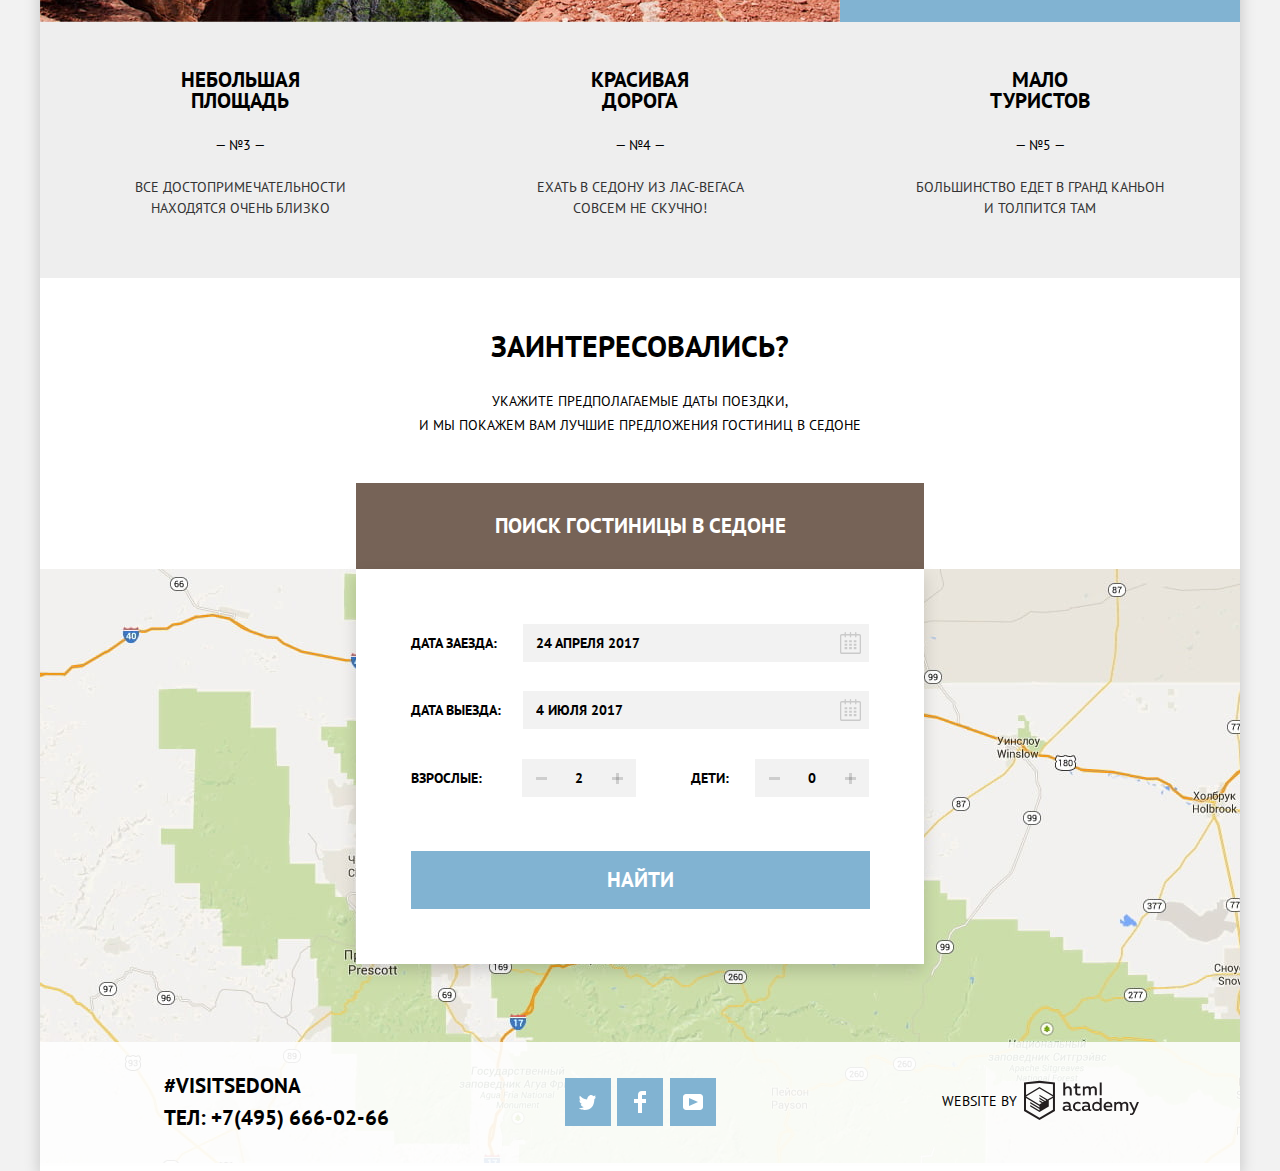
==== commit bfc89f21: "Личный проект: завершаем вёрстку" ====
--- a/index.html
+++ b/index.html
@@ -107,15 +107,17 @@
                 </svg>
               </button>
             </p>
-            <div class="popup-booking number-of-people">
+            <div class="number-of-people adults-booking-wrapper">
+              <label for="number-of-adults">Взрослые:</label>
               <p class="popup-booking-adults">
-                <label for="number-of-adults">Взрослые:</label>
                 <button type="button" class="minus" name="minus-adults">-</button>
                 <input type="number" name="adults" id="number-of-adults" value="2" min="1" step="1">
                 <button type="button" class="plus" name="plus-adults">+</button>
               </p>
+            </div>
+            <div class="number-of-people children-booking-wrapper">
+              <label for="number-of-children">Дети:</label>
               <p class="popup-booking-children">
-                <label for="number-of-children">Дети:</label>
                 <button type="button" class="minus" name="minus-children">-</button>
                 <input type="number" name="children" id="number-of-children" value="0" min="0" step="1">
                 <button type="button" class="plus" name="plus-children">+</button>
--- a/css/style.css
+++ b/css/style.css
@@ -16,7 +16,6 @@
        url('../fonts/pt-sans-v11-latin_cyrillic-700.woff2') format('woff2'), /* Chrome 26+, Opera 23+, Firefox 39+ */
        url('../fonts/pt-sans-v11-latin_cyrillic-700.woff') format('woff'); /* Chrome 6+, Firefox 3.6+, IE 9+, Safari 5.1+ */
 }
-
 body {
   min-width: 1280px;
   margin: 0;
@@ -79,20 +78,19 @@
 }
 .nav-item {
   width: 240px;
+  padding: 14px 0 16px;
+  text-align: left;
 }
 .nav-item:nth-child(2) {
   flex-grow: 1;
 }
+.nav-item:nth-child(3),
+.nav-item:last-child {
+  text-align: right;
+}
 .nav a{
-  display: block;
   color: #000000;
   font-weight: bold;
-  text-align: left;
-  padding: 14px 0 16px;
-}
-.nav-item:nth-child(3) a,
-.nav-item:last-child a{
-  text-align: right;
 }
 .nav a:hover,
 .nav a:focus {
@@ -110,7 +108,6 @@
 
 /* ---------------- MAIN ----------------- */
 .welcome-sedona {
-
   text-align: center;
   background: url("../img/white-mask.svg") no-repeat 0px 450px,
   #dbe9f2 url("../img/background-index.jpg") no-repeat 0px -83px;
@@ -136,10 +133,9 @@
 .text-welcome-sedona p:last-child {
   margin: 0;
   margin-top: 27px;
+  padding-bottom: 51px;
   color: #333333;
-  padding-bottom: 51px;
-}
-
+}
 .features-list {
   display: flex;
   flex-wrap: wrap;
@@ -151,14 +147,15 @@
 .real-city,
 .devil-bridge {
   display: flex;
-  margin: 0;
-  padding: 0;
-  flex-wrap: wrap;
+  flex-wrap: wrap;
+  margin: 0;
+  padding: 0;
 }
 .real-city div,
 .devil-bridge div{
   margin: 0;
   padding: 0;
+  padding-bottom: 20px;
   flex-shrink: 1;
 }
 .real-city div {
@@ -208,7 +205,6 @@
 div.illustrated-feature {
   background-color: #81b3d2;
 }
-
 .city-feature,
 .sublist-item {
   width: 400px;
@@ -232,26 +228,24 @@
   position: absolute;
   left: 50%;
   background-repeat:no-repeat;
-
-}
-
+}
 .city-feature-house::before {
+  top: 60px;
   margin-left: -37.5px;
-  top: 60px;
   width: 75px;
   height: 72px;
   background-image: url("../img/icon-1.svg");
 }
 .city-feature-food::before {
+  top: 61px;
   margin-left: -37px;
-  top: 61px;
   width: 74px;
   height: 70px;
   background-image: url("../img/icon-2.svg");
 }
 .city-feature-gift::before {
+  top: 56px;
   margin-left: -32px;
-  top: 56px;
   width: 64px;
   height: 76px;
   background-image: url("../img/icon-3.svg");
@@ -290,13 +284,12 @@
   margin-bottom: 46px;
   line-height: 24px;
   text-align: center;
-
 }
 .btn-popup {
   display: block;
+  width: 568px;
   margin-left: auto;
   margin-right: auto;
-  width: 568px;
   padding-top: 31px;
   padding-bottom: 31px;
 }
@@ -330,6 +323,9 @@
 .popup-booking-wrapper {
   position: absolute;
   left: 50%;
+  display: flex;
+  flex-wrap: wrap;
+  justify-content: space-between;
   width: 458px;
   margin-left: -284px;
   padding: 55px;
@@ -341,6 +337,8 @@
 }
 p.popup-booking {
   position: relative;
+  display: flex;
+  align-items: center;
   margin: 0;
   width: 100%;
 }
@@ -348,20 +346,12 @@
   margin-top: 29px;
   margin-bottom: 30px;
 }
-.popup-booking label[for="date-of-arrive"] {
-  margin-left: 1px;
-  margin-right: 20px;
-}
-.popup-booking label[for="date-of-departure"] {
-  margin-right: 17px;
-}
-
 .popup-booking [name^="calendar"] {
   position: absolute;
   top: 1px;
   right: 0;
+  width: 38px;
   height: 38px;
-  width: 38px;
   border: 0;
   background-color: transparent;
   cursor: pointer;
@@ -376,10 +366,12 @@
   fill: #81b3d2;
 }
 .popup-booking input {
-  box-sizing: border-box;
-  width: calc(100% - 113px);
-  padding-top: 6px;
-  padding-bottom: 6px;
+  -webkit-box-sizing: border-box;
+     -moz-box-sizing: border-box;
+          box-sizing: border-box;
+  width: 346px;
+  height: 38px;
+  margin-left: auto;
   padding-left: 13px;
   padding-right: 45px;
   font: inherit;
@@ -389,76 +381,79 @@
   border: none;
 }
 .number-of-people {
-  display: flex;
-  flex-wrap: wrap;
+  -webkit-box-sizing: border-box;
+     -moz-box-sizing: border-box;
+          box-sizing: border-box;
+  display: flex;
   justify-content: space-between;
-}
-.popup-booking-adults {
-  margin: 0;
-  width: 226px;
-  position: relative;
-}
+  align-items: center;
+  width: 225px;
+}
+.popup-booking-adults,
 .popup-booking-children {
-  margin: 0;
-  width: 179px;
-  position: relative;
-}
-.popup-booking-adults label {
-  margin-right: 38px;
-}
-.popup-booking label[for="number-of-children"] {
-  margin-right: 25px;
-}
-.popup-booking-adults input,
-.popup-booking-children input {
-  width: 112px;
+  display: flex;
+  justify-content: space-between;
+  -webkit-box-sizing: border-box;
+     -moz-box-sizing: border-box;
+          box-sizing: border-box;
+  margin: 0;
+  padding: 0;
+}
+.children-booking-wrapper {
+  padding-left: 47px;
+}
+.number-of-people input {
+  width: 38px;
+  height: 38px;
+  padding: 0;
+  font: inherit;
+  font-weight: bold;
+  text-transform: uppercase;
   text-align: center;
-  padding-right: 0;
+  background-color: #f2f2f2;
+  border: none;
+}
+.number-of-people input::-webkit-outer-spin-button,
+.number-of-people input::-webkit-inner-spin-button {
+  -webkit-appearance: none;
+  margin: 0;
+}
+.number-of-people input[type='number'] {
+  -moz-appearance: textfield;
 }
 .minus,
 .plus {
-  position: absolute;
+  position: relative;
+  height: 38px;
+  width: 38px;
   padding: 0;
   border: 0;
-  background-color: #f2f2f2;
-  width: 38px;
-  height: 38px;
   color: transparent;
+  background: #f2f2f2;
   cursor: pointer;
 }
-.plus {
-  right: 0;
-}
-.minus::after {
-  content: "";
-  position: absolute;
-  top: 18px;
-  left: 13px;
-  width: 10px;
-  height: 3px;
-  background-color: rgba(0, 1, 1, 0.15);
-}
+.minus::after,
 .plus::after,
 .plus::before {
   content: "";
   position: absolute;
+  top: 18px;
+  left: 14px;
   width: 11px;
   height: 3px;
   background-color: rgba(0, 1, 1, 0.15);
 }
+
 .plus::before {
-  transform: rotate(90deg);
-  top: 18px;
-  left: 13px;
-}
-.plus::after {
-  top: 18px;
-  left: 13px;
-}
-.popup-booking input:hover {
+  -webkit-transform: rotate(90deg);
+         transform: rotate(90deg);
+}
+.popup-booking input:hover,
+.number-of-people input:hover {
   background-color: #ebebeb;
 }
-.popup-booking input:focus {
+.popup-booking input:focus,
+.number-of-people input:focus {
   background-color: transparent;
   outline: 2px solid #e5e5e5;
 }
@@ -473,6 +468,12 @@
   background-color: #81b3d2;
 }
 .popup-booking input::placeholder {
+  color: #000000;
+}
+.popup-booking input::-moz-placeholder {
+  opacity: 1;
+}
+.popup-booking input:-ms-input-placeholder {
   color: #000000;
 }
 .btn-submit-booking {
@@ -498,7 +499,6 @@
   background-color: #5496bd;
   outline: none;
 }
-
 .find-hotel {
   display: flex;
   flex-wrap: wrap;
@@ -527,11 +527,11 @@
   line-height: 21px;
 }
 .find-hotel ul {
-  margin: 0;
-  padding: 0;
   width: 255px;
+  margin: 0;
+  padding: 0;
+  line-height: 21px;
   list-style: none;
-  line-height: 21px;
 }
 .hotel-infrastructure li,
 .hotel-type li {
@@ -543,7 +543,37 @@
 }
 .hotel-infrastructure label,
 .hotel-type label {
-  padding-left: 23px;
+  position: relative;
+  cursor: pointer;
+}
+.hotel-infrastructure label {
+  padding-left: 40px;
+}
+.hotel-type label {
+  padding-left: 42px;
+}
+.hotel-infrastructure .checkbox,
+.hotel-type .checkbox {
+  position: absolute;
+  left: 0;
+  top: -3px ;
+  width: 27px;
+  height: 23px;
+  background-image: url("data:image/svg+xml,%3Csvg xmlns='http://www.w3.org/2000/svg' width='23' height='23' viewBox='0 0 23 23'%3E%3Cpath fill='%23fff' d='M20 2c.542 0 1 .458 1 1v17c0 .542-.458 1-1 1H3c-.542 0-1-.458-1-1V3c0-.542.458-1 1-1h17m0-2H3C1.35 0 0 1.35 0 3v17c0 1.65 1.35 3 3 3h17c1.65 0 3-1.35 3-3V3c0-1.65-1.35-3-3-3z'/%3E%3C/svg%3E");
+  background-repeat: no-repeat;
+}
+.checkbox-input:checked + .checkbox {
+  background-image: url("data:image/svg+xml,%3Csvg xmlns='http://www.w3.org/2000/svg' width='27' height='23' viewBox='0 0 27 23'%3E%3Cpath fill='%23fff' d='M7.285 7.486l-2.829 2.829 7.783 7.783L26.171 4.166l-2.828-2.829-11.104 11.102z'/%3E%3Cpath fill='%23fff' d='M21 20c0 .542-.458 1-1 1H3c-.542 0-1-.458-1-1V3c0-.542.458-1 1-1h16.908L21.493.415A2.96 2.96 0 0 0 20 0H3C1.35 0 0 1.35 0 3v17c0 1.65 1.35 3 3 3h17c1.65 0 3-1.35 3-3v-9.829l-2 2V20z'/%3E%3C/svg%3E");
+}
+.checkbox-input:disabled + .checkbox {
+  background-image: url("data:image/svg+xml,%3Csvg xmlns='http://www.w3.org/2000/svg' width='23' height='23' viewBox='0 0 23 23'%3E%3Cpath fill='%236a6a6a' d='M20 2c.542 0 1 .458 1 1v17c0 .542-.458 1-1 1H3c-.542 0-1-.458-1-1V3c0-.542.458-1 1-1h17m0-2H3C1.35 0 0 1.35 0 3v17c0 1.65 1.35 3 3 3h17c1.65 0 3-1.35 3-3V3c0-1.65-1.35-3-3-3z'/%3E%3C/svg%3E");
+}
+.checkbox-input:disabled:checked + .checkbox {
+  background-image: url("data:image/svg+xml,%3Csvg xmlns='http://www.w3.org/2000/svg' width='27' height='23' viewBox='0 0 27 23'%3E%3Cpath fill='%236a6a6a' d='M7.285 7.486l-2.829 2.829 7.783 7.783L26.171 4.166l-2.828-2.829-11.104 11.102z'/%3E%3Cpath fill='%236a6a6a' d='M21 20c0 .542-.458 1-1 1H3c-.542 0-1-.458-1-1V3c0-.542.458-1 1-1h16.908L21.493.415A2.96 2.96 0 0 0 20 0H3C1.35 0 0 1.35 0 3v17c0 1.65 1.35 3 3 3h17c1.65 0 3-1.35 3-3v-9.829l-2 2V20z'/%3E%3C/svg%3E");
+}
+.checkbox-input:focus + .checkbox,
+.checkbox-input:checked:focus + .checkbox {
+  outline: 2px solid #ffffff;
 }
 .range-slider {
   width: 318px;
@@ -569,7 +599,8 @@
   position: absolute;
   top: 50%;
   left: 50%;
-  transform: translate(-50%, -50%);
+  -webkit-transform: translate(-50%, -50%);
+          transform: translate(-50%, -50%);
   width: 2px;
   height: 22px;
   background: #ffffff;
@@ -596,13 +627,18 @@
   color: inherit;
   font: inherit;
   font-weight:normal;
+  line-height: 100%;
   background: none;
   border: none;
 }
 .price-controls input::-webkit-outer-spin-button,
 .price-controls input::-webkit-inner-spin-button {
-    -webkit-appearance: none;
-    margin: 0;
+  -webkit-appearance: none;
+          appearance: none;
+  margin: 0;
+}
+.price-controls input[type='number'] {
+  -moz-appearance: textfield;
 }
 .range-slider-track {
   position: relative;
@@ -685,7 +721,7 @@
   margin-right: 40px;
 }
 .search-results li {
- margin-right: 33px;
+  margin-right: 33px;
 }
 .search-results li:last-child {
   margin-right: 0;
@@ -697,7 +733,7 @@
 }
 .search-sorting a {
   color: rgba(0, 0, 0, 0.3);
-  text-decoration: underline dotted #81b3d2;
+  border-bottom: 1px dotted #81b3d2;
 }
 .search-sorting a:hover,
 .search-sorting a:focus {
@@ -712,7 +748,7 @@
 .search-sorting .current-sorting:focus,
 .search-sorting .current-sorting:active {
   color: #81b3d2;
-  text-decoration: none;
+  border-bottom: none;
 }
 .btn-sorting {
   display: flex;
@@ -733,7 +769,6 @@
 .current-sorting path {
   fill: #81b3d2;
 }
-
 .hotels-results {
   margin: 0;
   padding: 0;
@@ -741,8 +776,8 @@
 .hotels {
   display: flex;
   flex-wrap: wrap;
-  padding: 24px 71px 22px;
-  border: 1px solid #e5e5e5;
+  padding: 25px 72px 22px;
+  border-bottom: 1px solid #e5e5e5;
 }
 .hotels p {
   margin: 0;
@@ -833,8 +868,8 @@
 }
 .index-footer {
   position: absolute;
+  z-index: 1;
   margin-top: -129px;
-  z-index: 1;
   background-color: rgba(254, 254, 254, 0.9);
 }
 .footer a{
@@ -852,9 +887,9 @@
 }
 .footer-contacts {
   margin: 0;
+  padding-left: 124px;
   font-size: 21px;
   font-weight: bold;
-  padding-left: 124px;
 }
 .catalog-footer .footer-contacts {
   padding-left: 130px;
@@ -877,6 +912,7 @@
   align-items: center;
   justify-content: center;
   margin-right: 6px;
+  margin-bottom: 5px;
   width: 46px;
   height: 48px;
   background-color: #81b3d2;
@@ -898,11 +934,11 @@
 .footer-copyright {
   display: flex;
   flex-wrap: wrap;
-  margin: 0;
-  padding: 0;
-  padding-top: 7px;
   justify-content: center;
   align-items: center;
+  margin: 0;
+  padding: 0;
+  padding-top: 7px;
 }
 .footer-copyright span {
   margin-right: 7px;
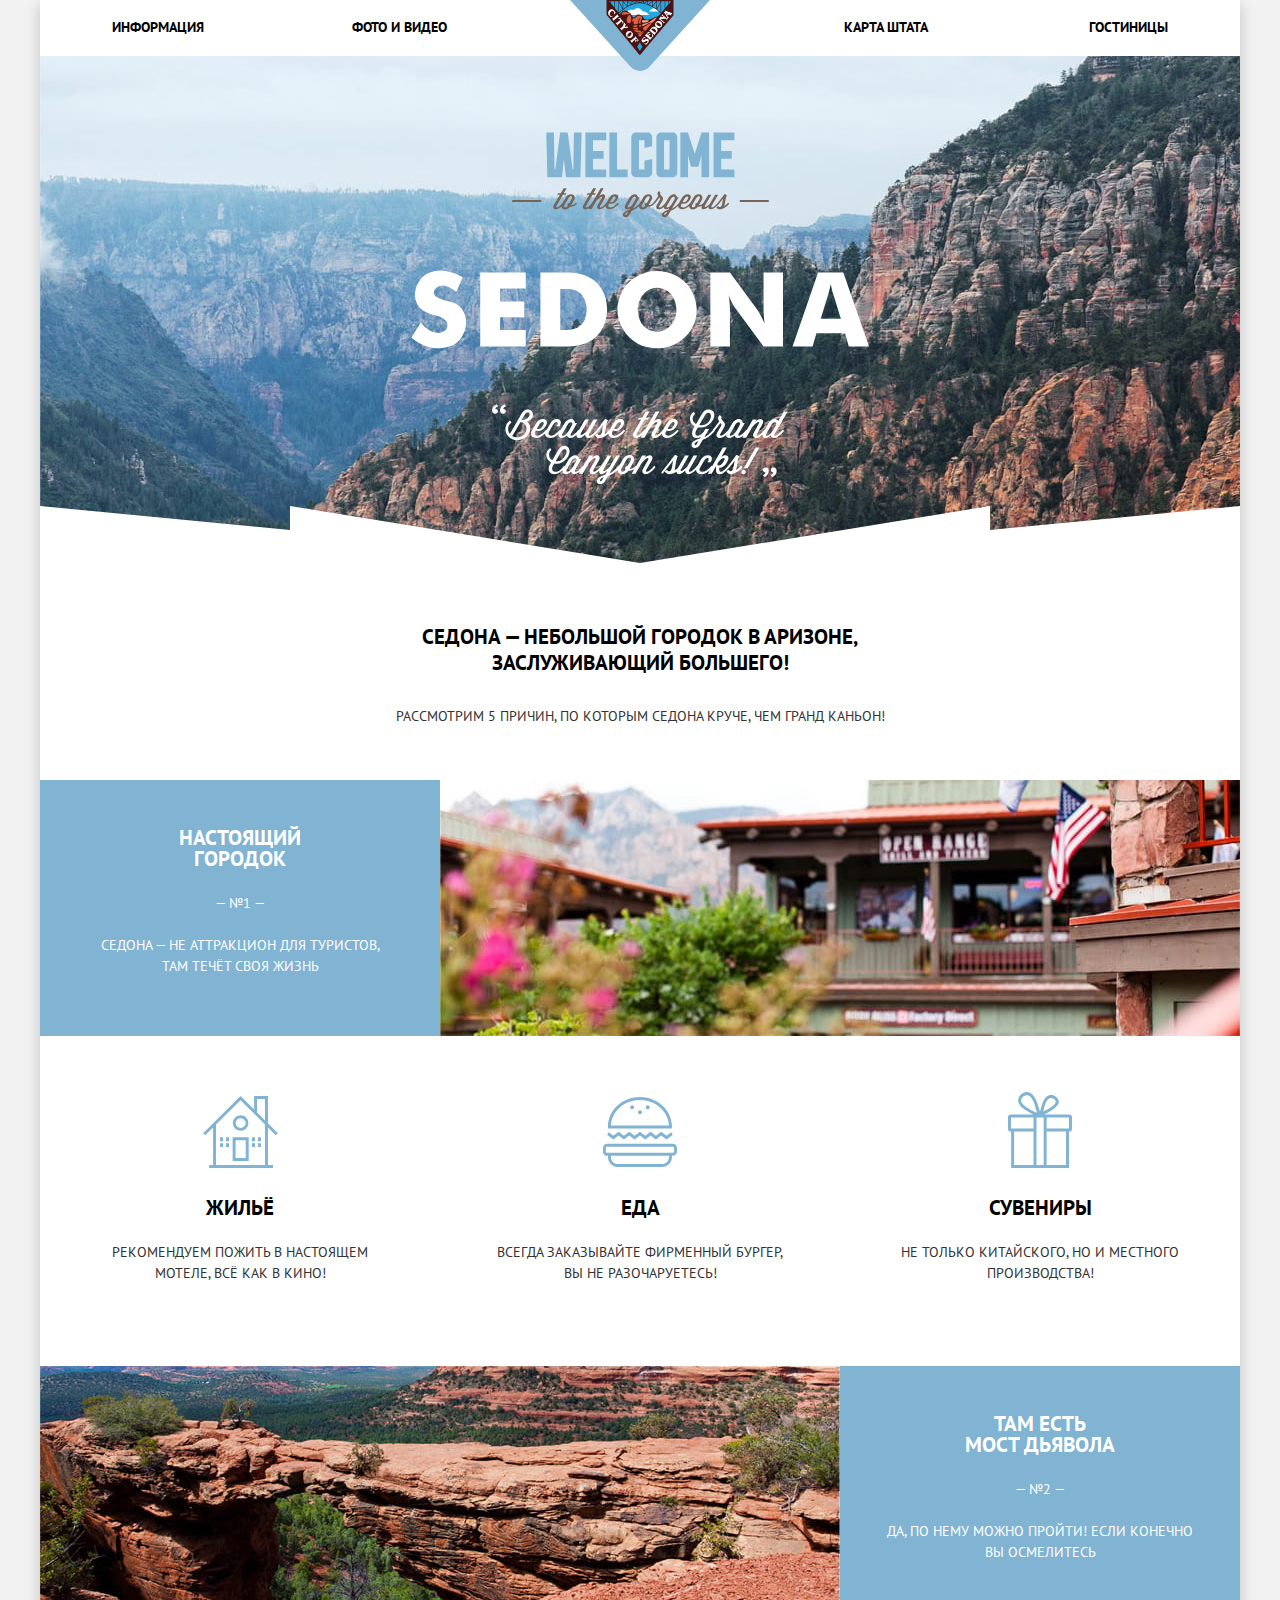
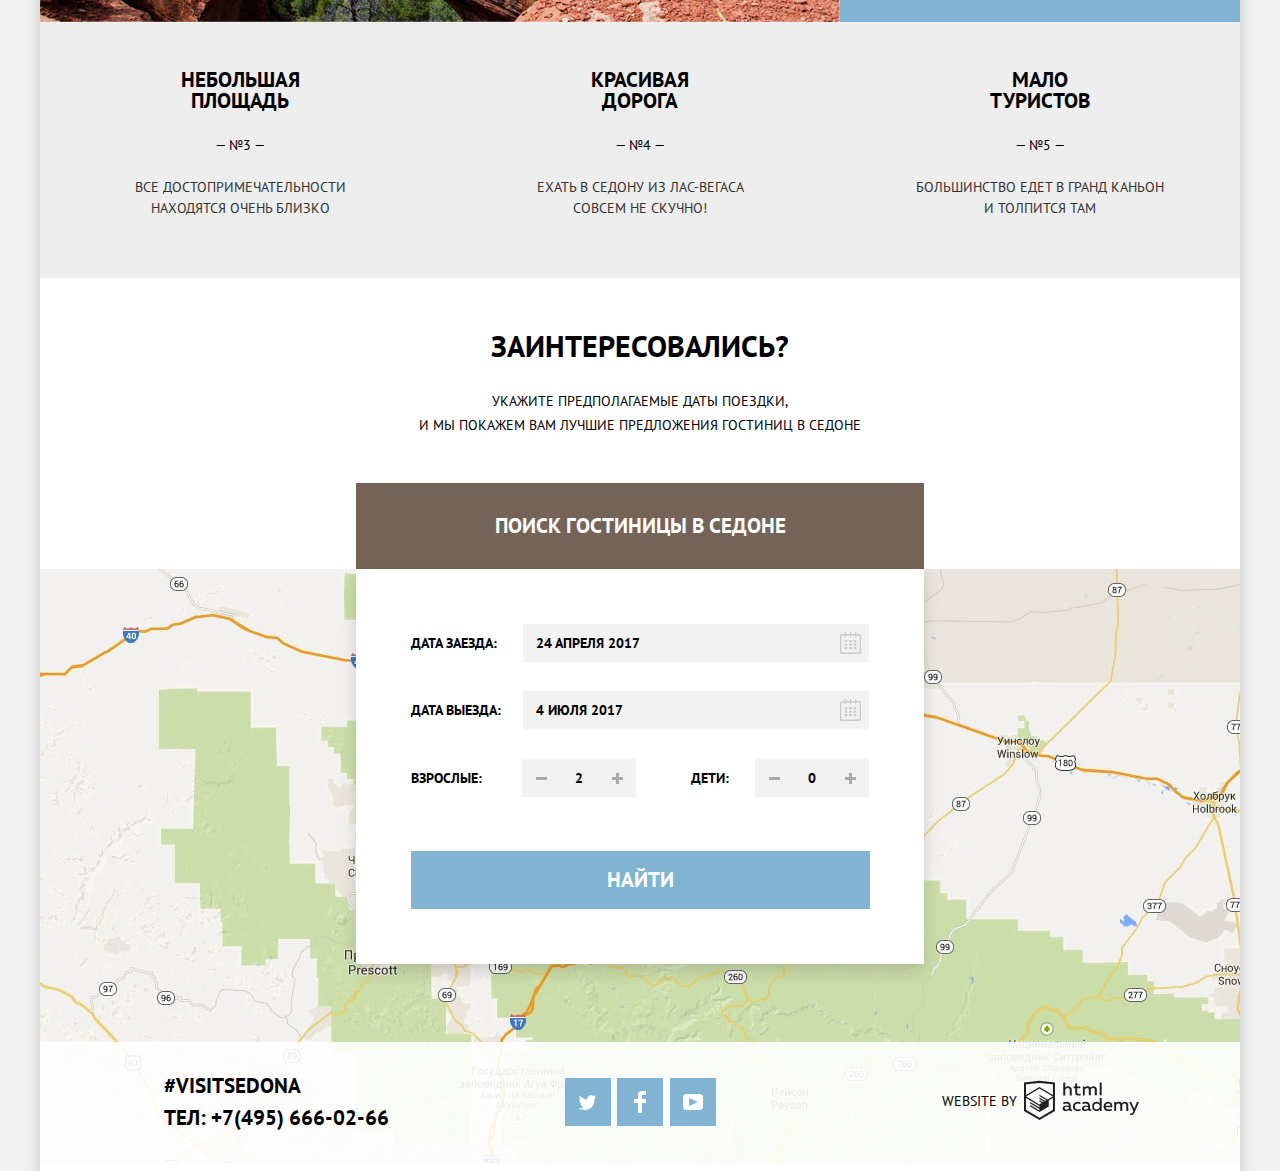
==== commit 168c9bfd: "Личный проект: завершаем вёрстку" ====
--- a/index.html
+++ b/index.html
@@ -91,10 +91,11 @@
               <label for="date-of-arrive">Дата заезда:</label>
               <input type="text" name="date-of-arrive" id="date-of-arrive" placeholder="24 апреля 2017">
               <button type="button" name="calendar-arrive">
-                <svg xmlns="http://www.w3.org/2000/svg" width="21" height="22" viewBox="0 0 21 22">
+                <svg xmlns="http://www.w3.org/2000/svg" width="21" height="22" viewBox="0 0 21 22" >
                     <path d="M19.251 2.025h-2.845V.648c0-.381-.294-.689-.656-.689-.363 0-.656.308-.656.689v1.377h-3.938V.648c0-.381-.294-.689-.655-.689-.363 0-.657.308-.657.689v1.377H5.906V.648c0-.381-.294-.689-.656-.689-.363 0-.657.308-.657.689v1.377H1.75C.784 2.025 0 2.847 0 3.862v16.302C0 21.179.784 22 1.75 22h17.501c.966 0 1.749-.821 1.749-1.836V3.862c0-1.015-.783-1.837-1.749-1.837zm.437 18.139a.448.448 0 0 1-.437.459H1.75a.45.45 0 0 1-.438-.459V3.862a.45.45 0 0 1 .438-.459h2.844v1.378c0 .381.294.689.657.689.362 0 .656-.308.656-.689V3.403h3.938v1.378c0 .381.294.689.657.689.361 0 .655-.308.655-.689V3.403h3.938v1.378c0 .381.293.689.656.689.362 0 .656-.308.656-.689V3.403h2.845c.241 0 .437.206.437.459v16.302z"/>
                     <path d="M4.594 8.225h2.625v2.066H4.594zM4.594 11.668h2.625v2.067H4.594zM4.594 15.112h2.625v2.066H4.594zM9.188 15.112h2.625v2.066H9.188zM9.188 11.668h2.625v2.067H9.188zM9.188 8.225h2.625v2.066H9.188zM13.781 15.112h2.625v2.066h-2.625zM13.781 11.668h2.625v2.067h-2.625zM13.781 8.225h2.625v2.066h-2.625z"/>
                 </svg>
+                <span class="visually-hidden">Кнопка календаря</span>
               </button>
             </p>
             <p class="popup-booking">
@@ -105,6 +106,7 @@
                     <path d="M19.251 2.025h-2.845V.648c0-.381-.294-.689-.656-.689-.363 0-.656.308-.656.689v1.377h-3.938V.648c0-.381-.294-.689-.655-.689-.363 0-.657.308-.657.689v1.377H5.906V.648c0-.381-.294-.689-.656-.689-.363 0-.657.308-.657.689v1.377H1.75C.784 2.025 0 2.847 0 3.862v16.302C0 21.179.784 22 1.75 22h17.501c.966 0 1.749-.821 1.749-1.836V3.862c0-1.015-.783-1.837-1.749-1.837zm.437 18.139a.448.448 0 0 1-.437.459H1.75a.45.45 0 0 1-.438-.459V3.862a.45.45 0 0 1 .438-.459h2.844v1.378c0 .381.294.689.657.689.362 0 .656-.308.656-.689V3.403h3.938v1.378c0 .381.294.689.657.689.361 0 .655-.308.655-.689V3.403h3.938v1.378c0 .381.293.689.656.689.362 0 .656-.308.656-.689V3.403h2.845c.241 0 .437.206.437.459v16.302z"/>
                     <path d="M4.594 8.225h2.625v2.066H4.594zM4.594 11.668h2.625v2.067H4.594zM4.594 15.112h2.625v2.066H4.594zM9.188 15.112h2.625v2.066H9.188zM9.188 11.668h2.625v2.067H9.188zM9.188 8.225h2.625v2.066H9.188zM13.781 15.112h2.625v2.066h-2.625zM13.781 11.668h2.625v2.067h-2.625zM13.781 8.225h2.625v2.066h-2.625z"/>
                 </svg>
+                <span class="visually-hidden">Кнопка календаря</span>
               </button>
             </p>
             <div class="number-of-people adults-booking-wrapper">
--- a/css/style.css
+++ b/css/style.css
@@ -82,7 +82,7 @@
   text-align: left;
 }
 .nav-item:nth-child(2) {
-  flex-grow: 1;
+  margin-right: auto;
 }
 .nav-item:nth-child(3),
 .nav-item:last-child {
@@ -306,13 +306,10 @@
 .btn-booking:hover {
   background-color: #604e43;
 }
+.btn-popup:active,
+.btn-booking:active,
 .btn-popup:focus,
-.btn-booking:focus {
-  background-color: #604e43;
-  outline: 2px solid black;
-}
-.btn-popup:active,
-.btn-booking:active  {
+.btn-booking:focus  {
   color: rgba(255, 255, 255, 0.3);
   background-color: #503e33;
   outline: none;
@@ -441,7 +438,7 @@
   left: 14px;
   width: 11px;
   height: 3px;
-  background-color: rgba(0, 1, 1, 0.15);
+  background-color: #a9a9a9;
 }
 
 .plus::before {
@@ -535,6 +532,7 @@
 }
 .hotel-infrastructure li,
 .hotel-type li {
+  position: relative;
   margin-bottom: 25px;
 }
 .hotel-infrastructure li:last-child
@@ -543,7 +541,6 @@
 }
 .hotel-infrastructure label,
 .hotel-type label {
-  position: relative;
   cursor: pointer;
 }
 .hotel-infrastructure label {
@@ -552,28 +549,29 @@
 .hotel-type label {
   padding-left: 42px;
 }
-.hotel-infrastructure .checkbox,
-.hotel-type .checkbox {
+.hotel-infrastructure label::before,
+.hotel-type label::before {
   position: absolute;
   left: 0;
-  top: -3px ;
+  top: -2px ;
   width: 27px;
   height: 23px;
   background-image: url("data:image/svg+xml,%3Csvg xmlns='http://www.w3.org/2000/svg' width='23' height='23' viewBox='0 0 23 23'%3E%3Cpath fill='%23fff' d='M20 2c.542 0 1 .458 1 1v17c0 .542-.458 1-1 1H3c-.542 0-1-.458-1-1V3c0-.542.458-1 1-1h17m0-2H3C1.35 0 0 1.35 0 3v17c0 1.65 1.35 3 3 3h17c1.65 0 3-1.35 3-3V3c0-1.65-1.35-3-3-3z'/%3E%3C/svg%3E");
   background-repeat: no-repeat;
-}
-.checkbox-input:checked + .checkbox {
+  content: "";
+}
+.checkbox-input:checked + label::before {
   background-image: url("data:image/svg+xml,%3Csvg xmlns='http://www.w3.org/2000/svg' width='27' height='23' viewBox='0 0 27 23'%3E%3Cpath fill='%23fff' d='M7.285 7.486l-2.829 2.829 7.783 7.783L26.171 4.166l-2.828-2.829-11.104 11.102z'/%3E%3Cpath fill='%23fff' d='M21 20c0 .542-.458 1-1 1H3c-.542 0-1-.458-1-1V3c0-.542.458-1 1-1h16.908L21.493.415A2.96 2.96 0 0 0 20 0H3C1.35 0 0 1.35 0 3v17c0 1.65 1.35 3 3 3h17c1.65 0 3-1.35 3-3v-9.829l-2 2V20z'/%3E%3C/svg%3E");
 }
-.checkbox-input:disabled + .checkbox {
+.checkbox-input:disabled + label::before {
   background-image: url("data:image/svg+xml,%3Csvg xmlns='http://www.w3.org/2000/svg' width='23' height='23' viewBox='0 0 23 23'%3E%3Cpath fill='%236a6a6a' d='M20 2c.542 0 1 .458 1 1v17c0 .542-.458 1-1 1H3c-.542 0-1-.458-1-1V3c0-.542.458-1 1-1h17m0-2H3C1.35 0 0 1.35 0 3v17c0 1.65 1.35 3 3 3h17c1.65 0 3-1.35 3-3V3c0-1.65-1.35-3-3-3z'/%3E%3C/svg%3E");
 }
-.checkbox-input:disabled:checked + .checkbox {
+.checkbox-input:disabled:checked + label::before {
   background-image: url("data:image/svg+xml,%3Csvg xmlns='http://www.w3.org/2000/svg' width='27' height='23' viewBox='0 0 27 23'%3E%3Cpath fill='%236a6a6a' d='M7.285 7.486l-2.829 2.829 7.783 7.783L26.171 4.166l-2.828-2.829-11.104 11.102z'/%3E%3Cpath fill='%236a6a6a' d='M21 20c0 .542-.458 1-1 1H3c-.542 0-1-.458-1-1V3c0-.542.458-1 1-1h16.908L21.493.415A2.96 2.96 0 0 0 20 0H3C1.35 0 0 1.35 0 3v17c0 1.65 1.35 3 3 3h17c1.65 0 3-1.35 3-3v-9.829l-2 2V20z'/%3E%3C/svg%3E");
 }
-.checkbox-input:focus + .checkbox,
-.checkbox-input:checked:focus + .checkbox {
-  outline: 2px solid #ffffff;
+.checkbox-input:focus + label::before,
+.checkbox-input:checked:focus + label::before {
+  box-shadow: 0 0 5px 3px rgba(255, 255, 255, 0.7);
 }
 .range-slider {
   width: 318px;
@@ -741,7 +739,7 @@
 }
 .search-sorting a:active {
   color: #000000;
-  text-decoration: none;
+  border-bottom: none;
 }
 .search-sorting .current-sorting,
 .search-sorting .current-sorting:hover,
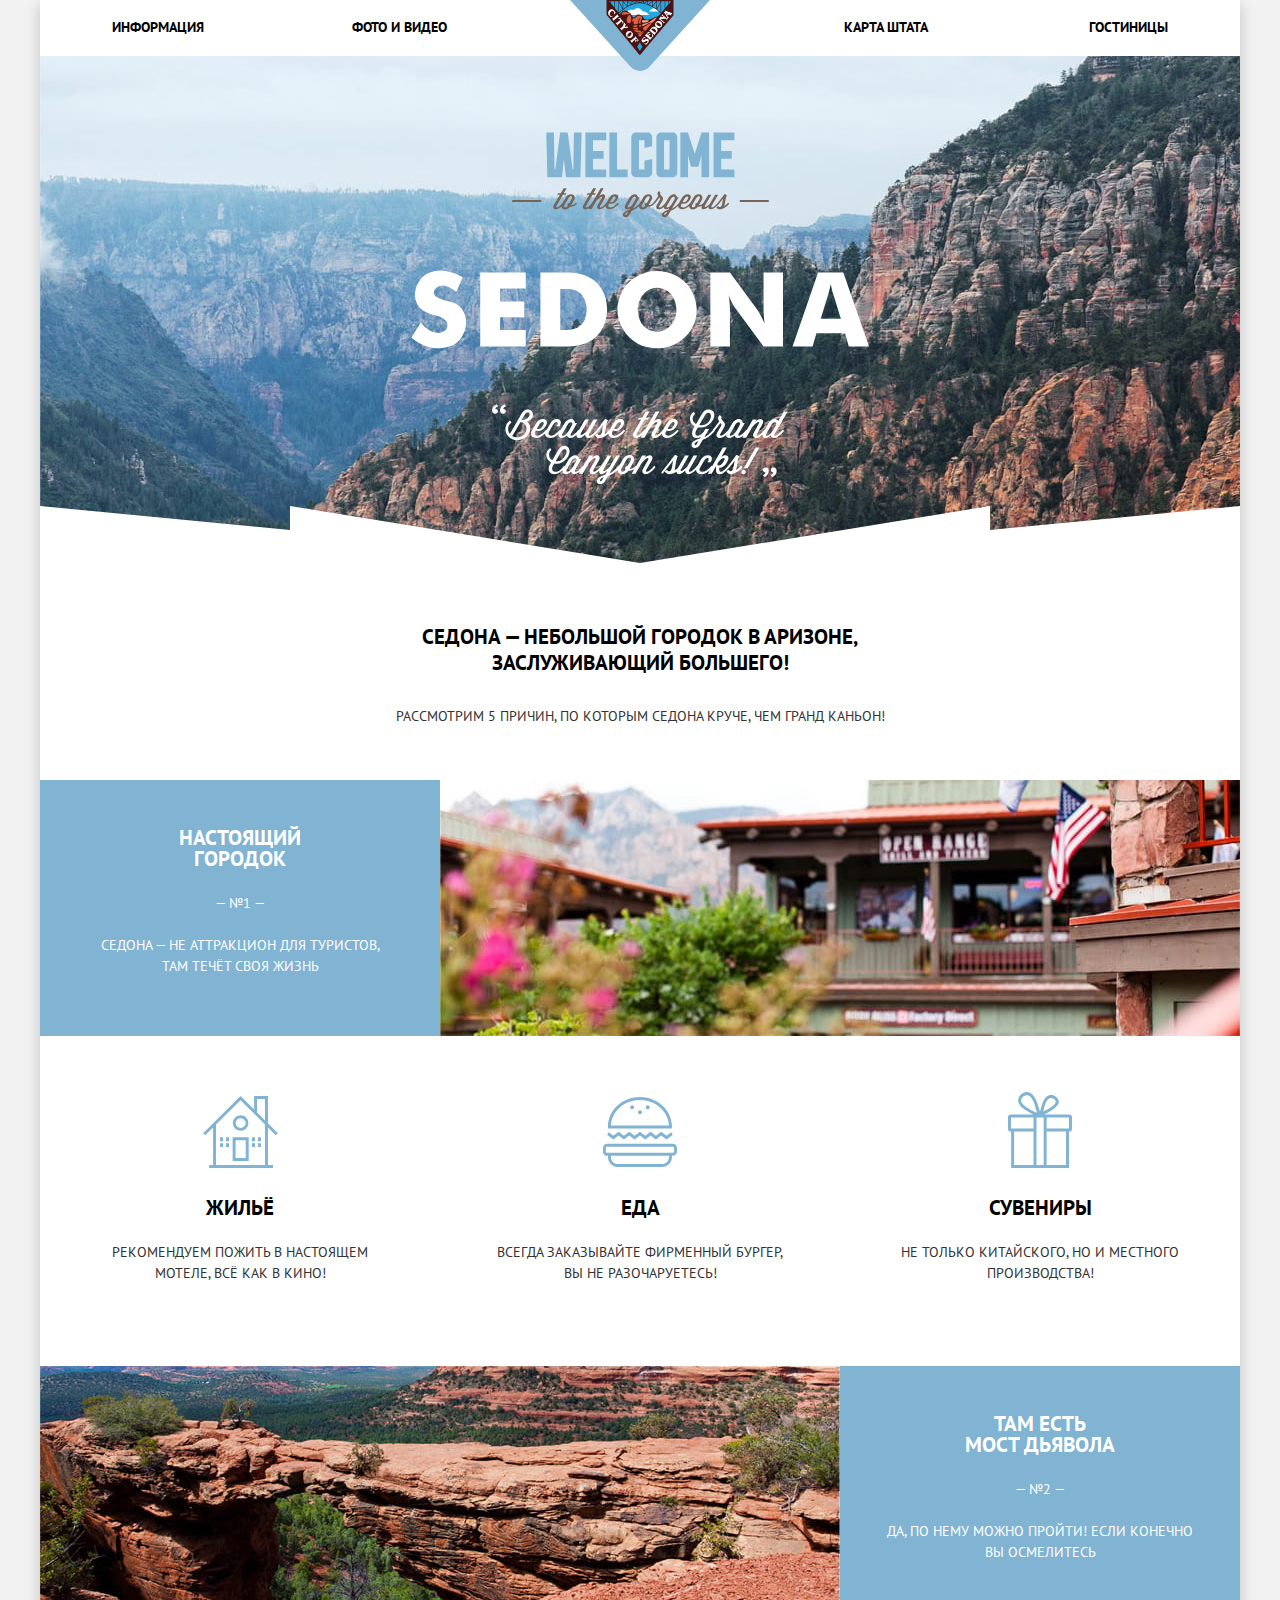
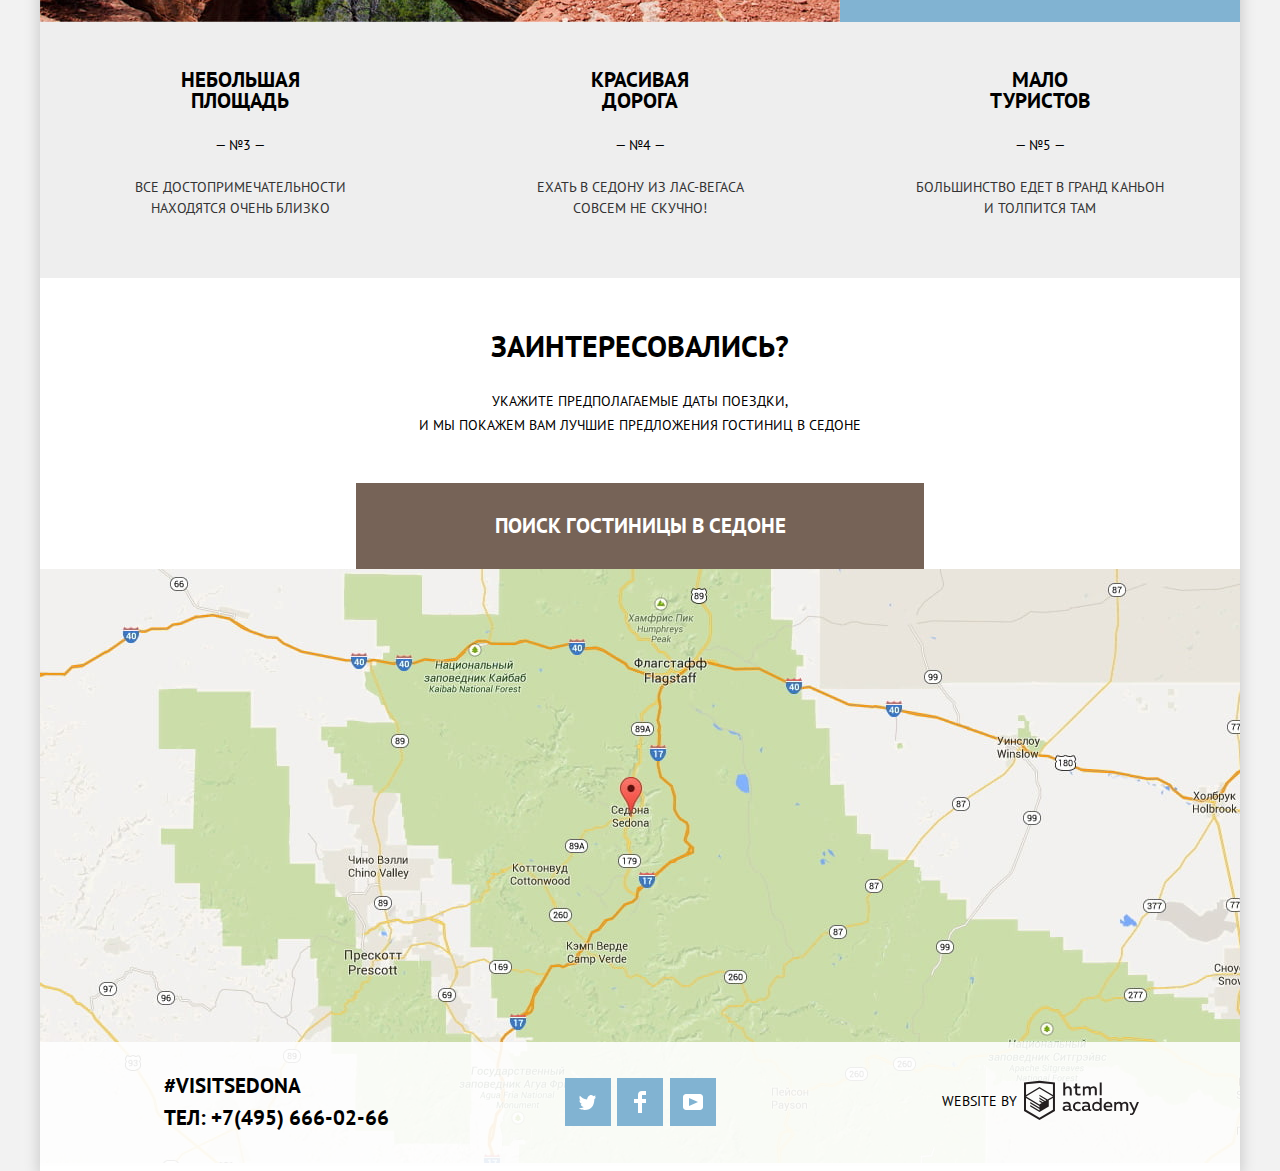
==== commit 33e5c56a: "Личный проект: оживляем интерактивные элементы" ====
--- a/index.html
+++ b/index.html
@@ -166,5 +166,6 @@
         </div>
       </footer>
     </div>
+    <script src="js/script.js"></script>
   </body>
 </html>
--- a/css/style.css
+++ b/css/style.css
@@ -266,6 +266,7 @@
 }
 section.search {
   position: relative;
+  z-index: 3;
   align-items:center;
   margin: 0;
   padding: 0;
@@ -286,12 +287,14 @@
   text-align: center;
 }
 .btn-popup {
+  position: relative;
   display: block;
   width: 568px;
   margin-left: auto;
   margin-right: auto;
   padding-top: 31px;
   padding-bottom: 31px;
+  z-index: 2;
 }
 .btn-popup,
 .btn-submit-booking {
@@ -314,11 +317,22 @@
   background-color: #503e33;
   outline: none;
 }
-  /* .popup-booking {
-  display: none;
-} */
+@keyframes open {
+  0% {transform: translateY(-200px) scaleY(0);}
+  100% {transform: translateY(0) scaleY(1);}
+}
+@keyframes close {
+  0% {transform: translateY(0) scaleY(1);}
+  100% {transform: translateY(-200px) scaleY(0);}
+}
+@keyframes shake {
+  0%, 100% {transform: translateX(0);}
+  10%, 30%, 50%, 70%, 90% {transform: translateX(-10px);}
+  20%, 40%, 60%, 80% {transform: translateX(10px);}
+}
 .popup-booking-wrapper {
   position: absolute;
+  z-index: -1;
   left: 50%;
   display: flex;
   flex-wrap: wrap;
@@ -331,6 +345,18 @@
   text-align: left;
   background-color: #ffffff;
   box-shadow: 0px 7px 15px 0 rgba(0, 1, 1, 0.15);
+  animation: open 0.5s;
+  animation-fill-mode: forwards;
+}
+.popup-hide {
+  display: none;
+}
+.popup-close {
+  animation: close 0.5s;
+  animation-fill-mode: forwards;
+}
+.popup-error {
+  animation: shake 0.7s;
 }
 p.popup-booking {
   position: relative;
@@ -440,7 +466,6 @@
   height: 3px;
   background-color: #a9a9a9;
 }
-
 .plus::before {
   -webkit-transform: rotate(90deg);
          transform: rotate(90deg);
